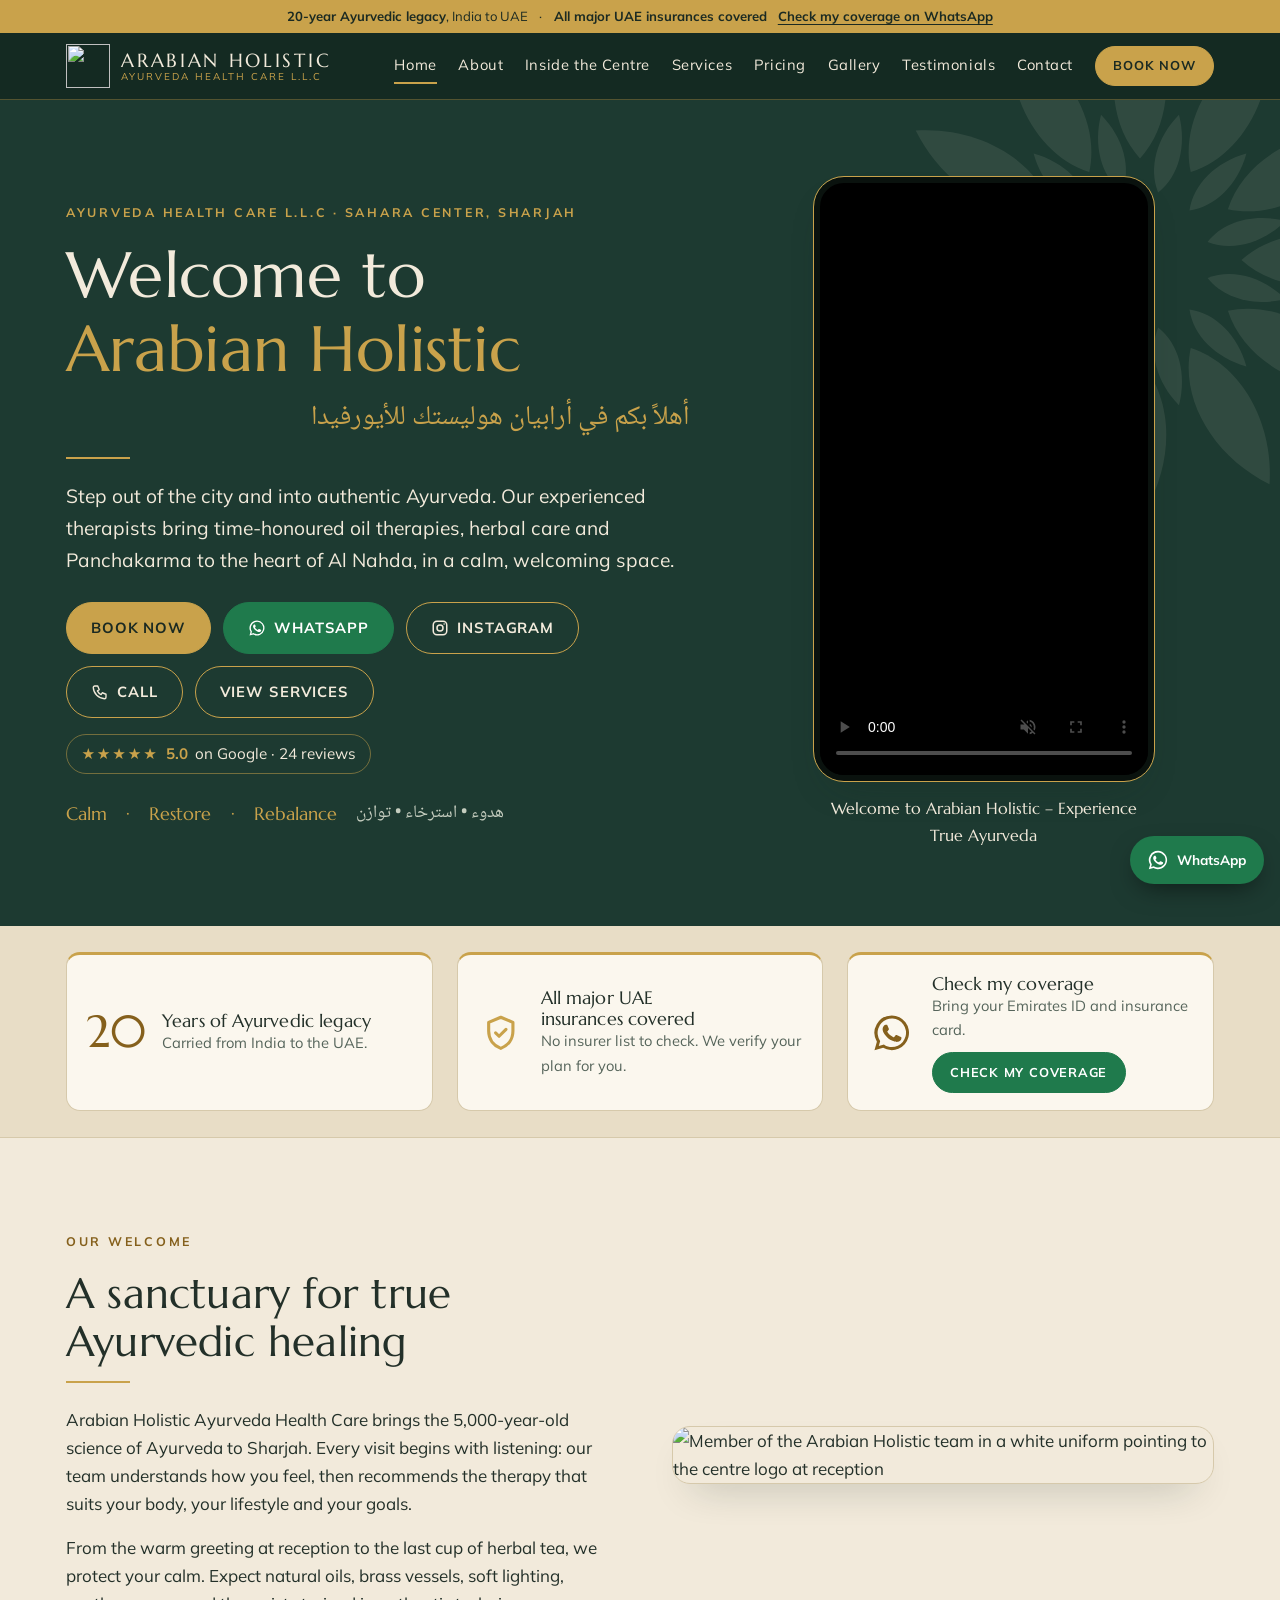
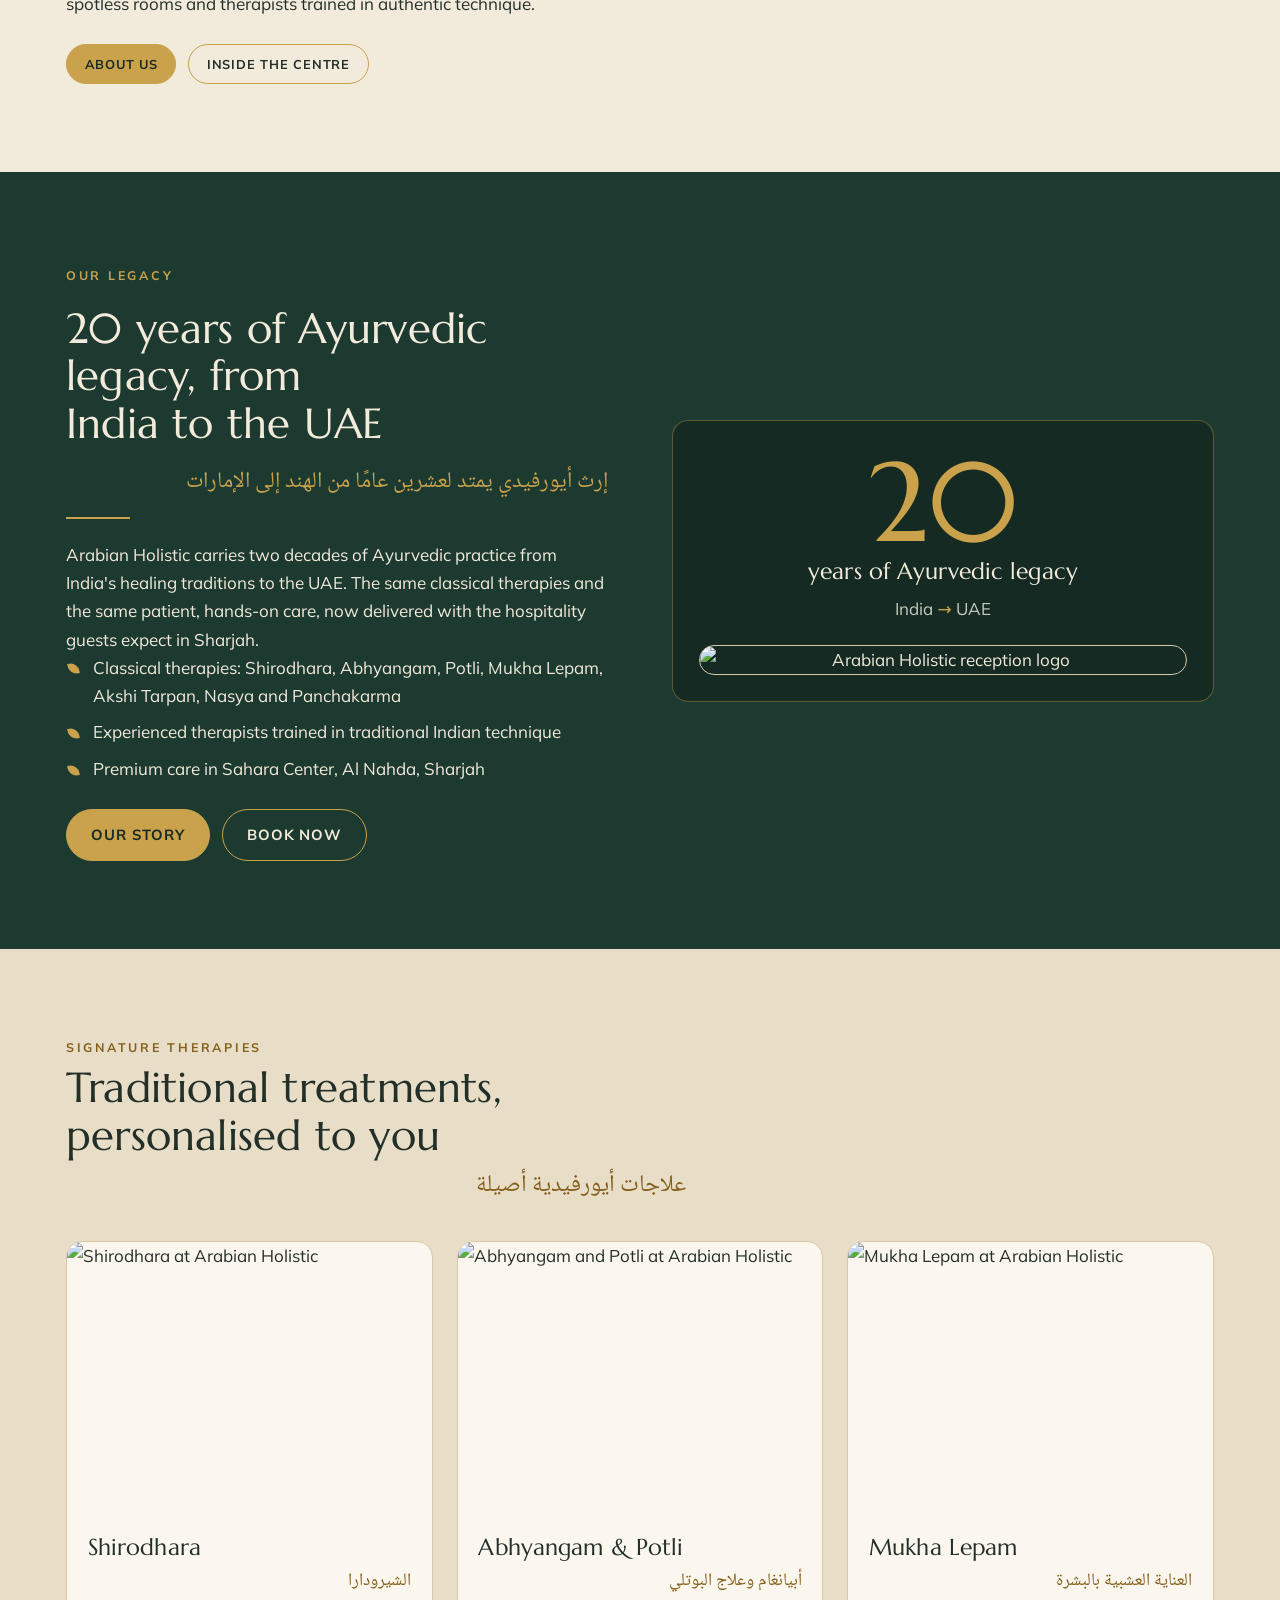
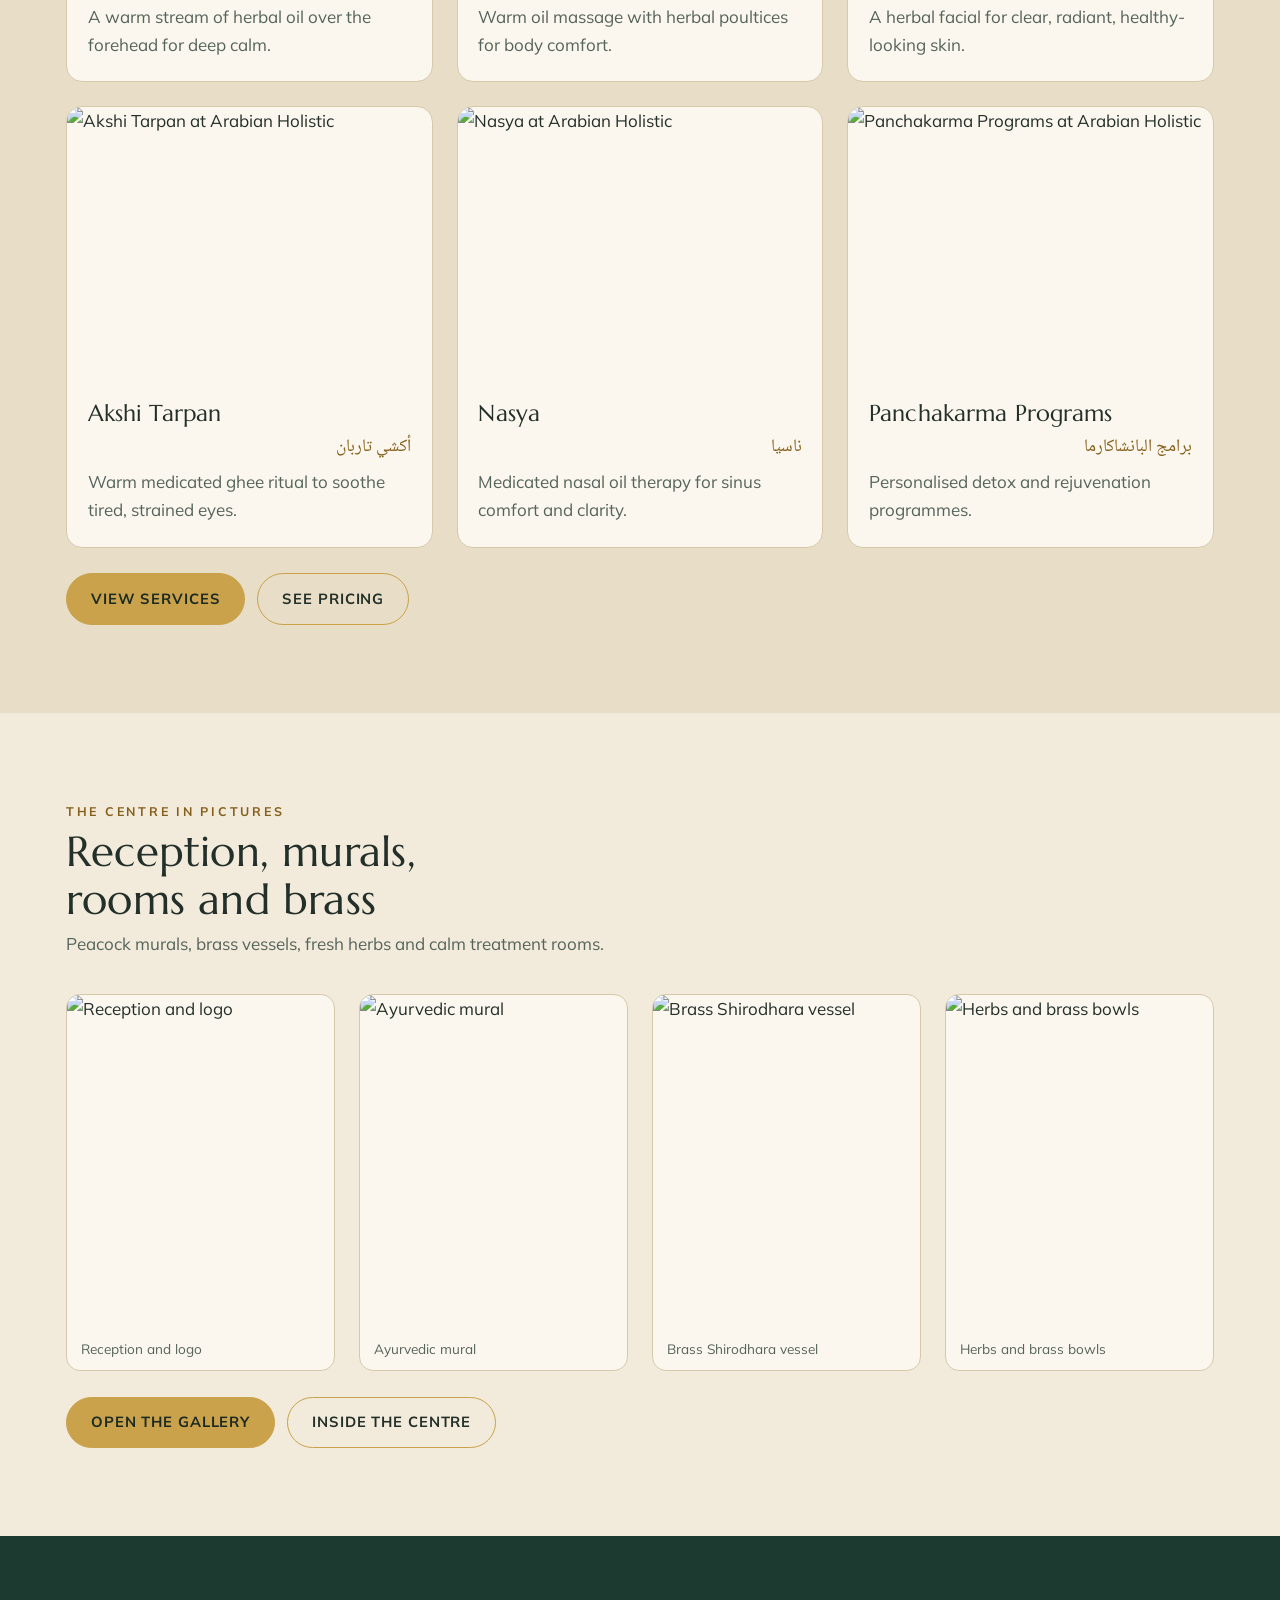
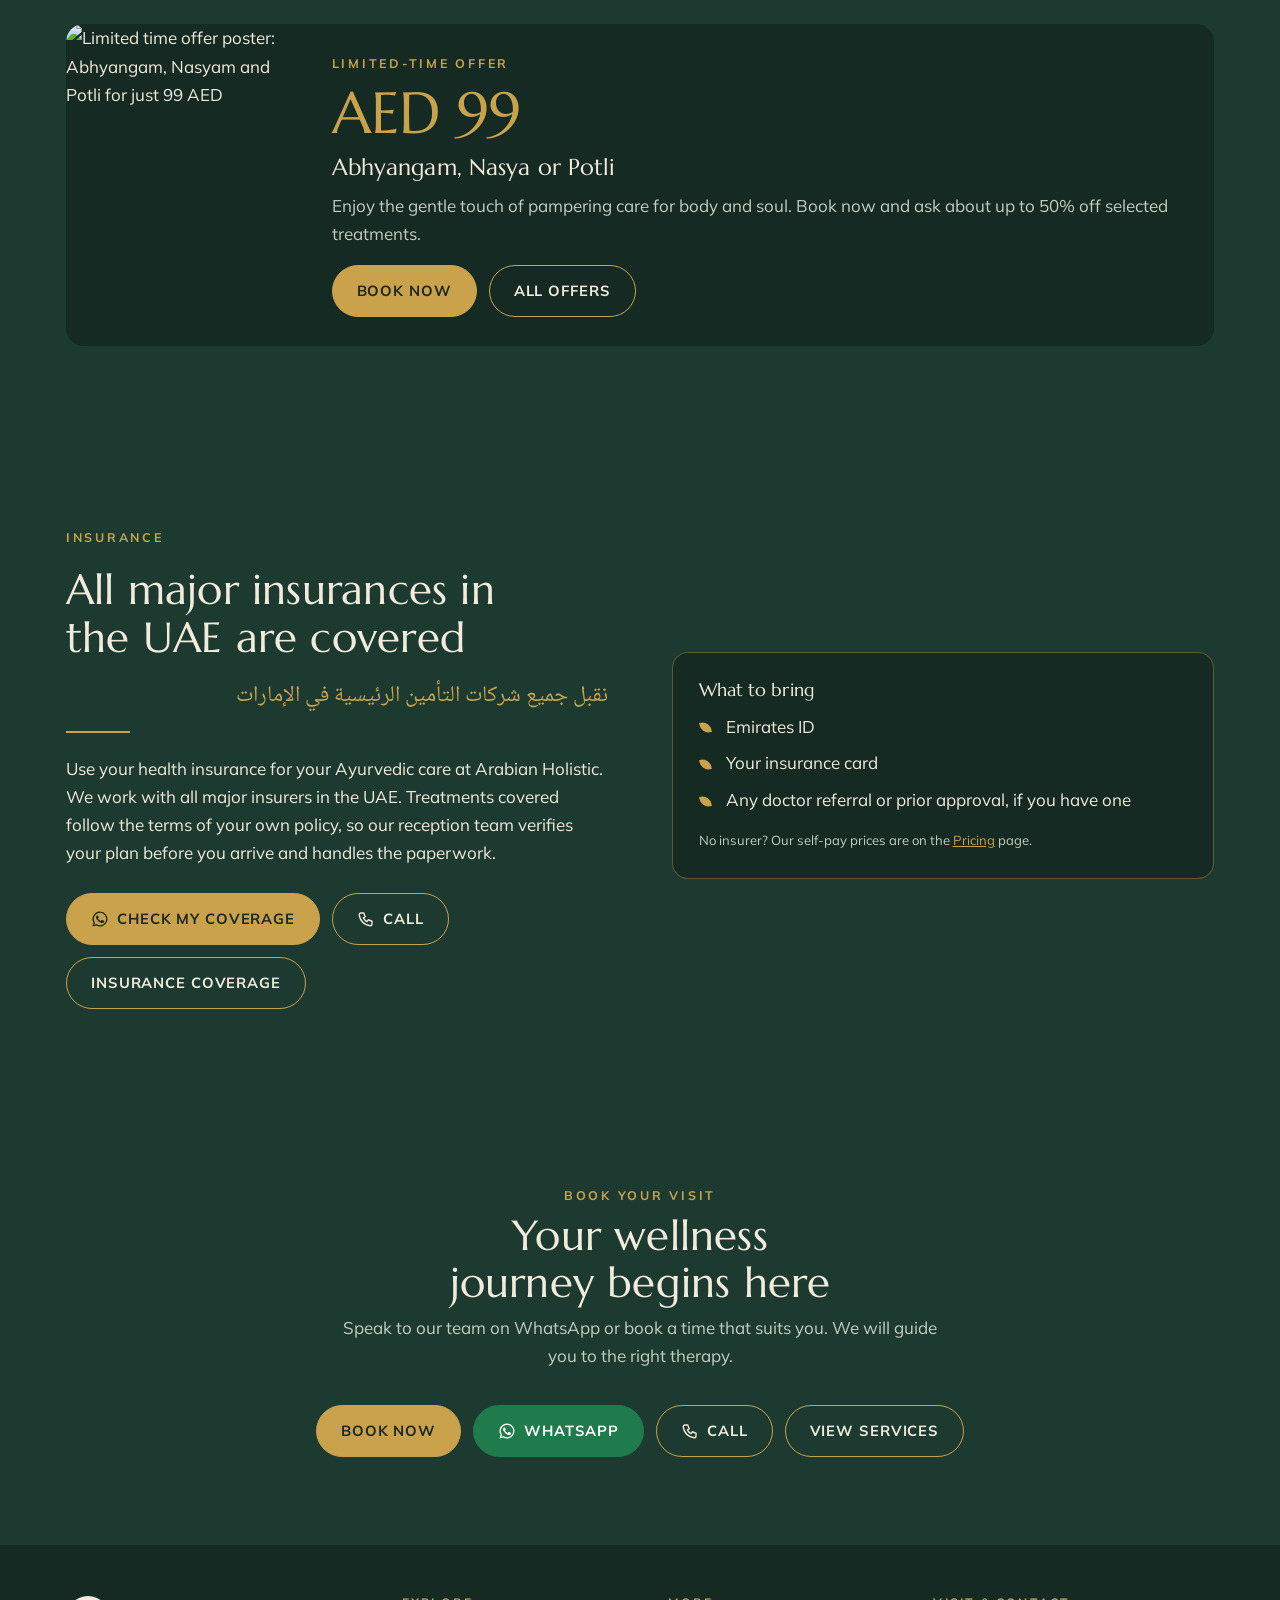
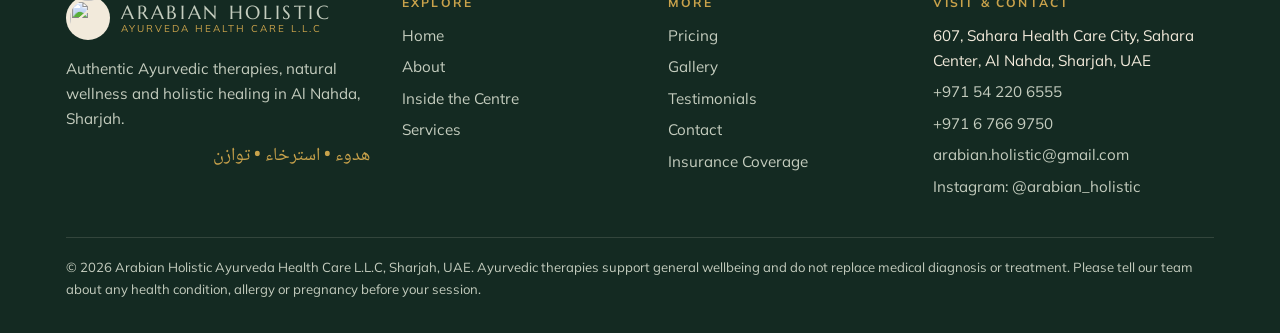
==== index.html @ 62263856 "Add Instagram link" ====
<!doctype html>
<html lang="en">
<head>
<meta charset="utf-8">
<meta name="viewport" content="width=device-width,initial-scale=1,viewport-fit=cover">
<title>Arabian Holistic Ayurveda Health Care | Authentic Ayurveda in Sharjah</title>
<meta name="description" content="Arabian Holistic Ayurveda Health Care L.L.C in Sahara Center, Al Nahda, Sharjah. Shirodhara, Abhyangam, Potli, Mukha Lepam, Akshi Tarpan, Nasya and Panchakarma by experienced Ayurvedic therapists.">
<meta name="claude:viewport-fit-sides" content="cover">
<meta name="theme-color" content="#142A22">
<link rel="preconnect" href="https://fonts.googleapis.com"><link rel="preconnect" href="https://fonts.gstatic.com" crossorigin>
<link rel="stylesheet" href="https://fonts.googleapis.com/css2?family=Marcellus&family=Mulish:wght@400;600;700&family=Noto+Naskh+Arabic:wght@400;600&display=swap">
<style>/* Layout concept: portrait-video-led spa site. Deep peacock-green bands carry the video and the booking calls; sand pages carry the reading. Gold is used for actions and fine rules only. */
:root{
  --bg:#F2EADB; --bg-alt:#E8DDC6; --surface:#FBF7EE; --fg:#233029; --muted:#55645A; --line:#D6C9AB;
  --deep:#1D3A31; --deep-2:#142A22; --on-deep:#F2EADB; --on-deep-muted:#C5CDBF;
  --gold:#C9A24B; --gold-text:#85601C; --on-gold:#1B2A22; --clay:#7A4E32;
  --font-display:'Marcellus',Georgia,'Times New Roman',serif;
  --font-body:'Mulish',system-ui,-apple-system,'Segoe UI',sans-serif;
  --font-ar:'Noto Naskh Arabic','Segoe UI',serif;
  --shadow:0 18px 40px -22px rgba(20,40,32,.45);
}
@media (prefers-color-scheme:dark){:root:not([data-theme="light"]){
  --bg:#111C17; --bg-alt:#17251F; --surface:#1B2C25; --fg:#ECE4D2; --muted:#A9B5AB; --line:#2E4237;
  --deep:#0C1612; --deep-2:#08100D; --on-deep:#F0E8D6; --on-deep-muted:#B4BEB4;
  --gold:#D6B160; --gold-text:#D9B65E; --on-gold:#17231C; --clay:#C79A76; --shadow:0 18px 40px -22px rgba(0,0,0,.8); color-scheme:dark}}
:root[data-theme="dark"]{
  --bg:#111C17; --bg-alt:#17251F; --surface:#1B2C25; --fg:#ECE4D2; --muted:#A9B5AB; --line:#2E4237;
  --deep:#0C1612; --deep-2:#08100D; --on-deep:#F0E8D6; --on-deep-muted:#B4BEB4;
  --gold:#D6B160; --gold-text:#D9B65E; --on-gold:#17231C; --clay:#C79A76; --shadow:0 18px 40px -22px rgba(0,0,0,.8); color-scheme:dark}

*,*::before,*::after{box-sizing:border-box}
html{scroll-behavior:smooth}
body{margin:0;background:var(--bg);color:var(--fg);font-family:var(--font-body);font-size:1.0625rem;line-height:1.65;-webkit-font-smoothing:antialiased}
img,video{max-width:100%;display:block}
a{color:inherit}
h1,h2,h3,h4{font-family:var(--font-display);font-weight:400;line-height:1.15;letter-spacing:.005em;margin:0;text-wrap:balance}
h1{font-size:clamp(2.3rem,6vw,4rem)}
h2{font-size:clamp(1.75rem,3.6vw,2.6rem)}
h3{font-size:1.45rem}
h4{font-size:1.15rem}
p{margin:0}
.ar{font-family:var(--font-ar);direction:rtl;unicode-bidi:isolate}
:focus-visible{outline:3px solid var(--gold);outline-offset:3px;border-radius:4px}
.wrap{max-width:1180px;margin-inline:auto;padding-left:max(16px,env(safe-area-inset-left,0px));padding-right:max(16px,env(safe-area-inset-right,0px))}
.band{padding-block:clamp(3rem,7vw,5.5rem)}
.band.alt{background:var(--bg-alt)}
.band.deep{background:var(--deep);color:var(--on-deep)}
.band.deep .muted{color:var(--on-deep-muted)}
.muted{color:var(--muted)}
.eyebrow{font-size:.78rem;letter-spacing:.22em;text-transform:uppercase;font-weight:700;color:var(--gold-text)}
.deep .eyebrow{color:var(--gold)}
.rule{width:64px;height:2px;background:var(--gold);border:0;margin:1rem 0 1.4rem}
.lead{font-size:1.2rem;max-width:62ch}
.stack>*+*{margin-top:1rem}
.sec-head{display:grid;gap:.4rem;margin-bottom:2.2rem;max-width:62ch}
.sec-head .ar{font-size:1.5rem;color:var(--gold-text)}
.deep .sec-head .ar{color:var(--gold)}

/* header */
body::before{content:"";position:fixed;inset:0 0 auto;height:env(safe-area-inset-top,0px);z-index:60;background:var(--deep-2)}
.site-header{position:sticky;top:env(safe-area-inset-top,0px);z-index:50;background:var(--deep-2);color:var(--on-deep);border-bottom:1px solid rgba(201,162,75,.35)}
.bar{display:flex;align-items:center;justify-content:space-between;gap:1rem;padding-block:.7rem}
.brand{display:flex;align-items:center;gap:.7rem;text-decoration:none;min-width:0}
.brand svg{width:44px;height:44px;flex:none}
.brand .brand-logo{width:44px;height:44px;flex:none;display:block}
.site-footer .brand-logo{background:#F2EADB;border-radius:50%;padding:4px;box-sizing:border-box}
.brand-text{display:grid;line-height:1.15;min-width:0}
.brand-text b{font-family:var(--font-display);font-weight:400;font-size:1.2rem;letter-spacing:.14em;text-transform:uppercase}
.brand-text small{font-size:.62rem;letter-spacing:.2em;text-transform:uppercase;color:var(--gold)}
.nav{display:flex;align-items:center;gap:1.35rem}
.nav a:not(.btn){text-decoration:none;font-size:.92rem;letter-spacing:.04em;padding:.3rem 0;border-bottom:2px solid transparent}
.nav a:not(.btn):hover,.nav a[aria-current="page"]{border-bottom-color:var(--gold)}
.nav-toggle{display:none;background:none;border:1px solid var(--gold);color:var(--on-deep);padding:.5rem .9rem;border-radius:999px;font:inherit;font-size:.85rem;letter-spacing:.08em;text-transform:uppercase;cursor:pointer}
@media (max-width:980px){
  .nav-toggle{display:inline-block}
  .nav{display:none;position:absolute;left:0;right:0;top:100%;background:var(--deep-2);flex-direction:column;align-items:stretch;gap:0;padding:.5rem max(16px,env(safe-area-inset-left,0px)) 1.2rem;border-bottom:1px solid rgba(201,162,75,.35)}
  .nav.open{display:flex}
  .nav a:not(.btn){padding:.85rem 0;border-bottom:1px solid rgba(242,234,219,.12)}
  .nav .btn{margin-top:1rem}
  .brand-text b{font-size:1rem}
}

/* buttons */
.btn{display:inline-flex;align-items:center;justify-content:center;gap:.5rem;padding:.8rem 1.5rem;border-radius:999px;border:1.5px solid var(--gold);font:inherit;font-weight:700;font-size:.92rem;letter-spacing:.06em;text-transform:uppercase;text-decoration:none;cursor:pointer;transition:transform .15s ease,background .15s ease,color .15s ease}
.btn:hover{transform:translateY(-2px)}
.btn svg{width:18px;height:18px;flex:none}
.btn-gold{background:var(--gold);color:var(--on-gold)}
.btn-gold:hover{background:#D9B65E}
.btn-ghost{background:transparent;color:inherit}
.btn-ghost:hover{background:rgba(201,162,75,.16)}
.btn-wa{background:#1F7A4C;border-color:#1F7A4C;color:#fff}
.btn.sm{padding:.55rem 1.1rem;font-size:.8rem}
.btn-row{display:flex;flex-wrap:wrap;gap:.75rem;margin-top:1.6rem}
.fab{position:fixed;right:max(16px,env(safe-area-inset-right,0px));bottom:calc(16px + env(safe-area-inset-bottom,0px));z-index:55;display:flex;align-items:center;gap:.5rem;background:#1F7A4C;color:#fff;text-decoration:none;font-weight:700;font-size:.85rem;padding:.8rem 1.1rem;border-radius:999px;box-shadow:0 10px 26px -8px rgba(0,0,0,.55)}
.fab svg{width:22px;height:22px}
@media (max-width:520px){.fab span{display:none}.fab{padding:.9rem}}

/* hero */
.hero{position:relative;overflow:hidden;padding-block:clamp(2.5rem,6vw,5rem)}
.hero .ring{position:absolute;right:-140px;top:-120px;width:560px;height:560px;opacity:.09;pointer-events:none}
.hero-grid{position:relative;display:grid;grid-template-columns:minmax(0,1.15fr) minmax(0,.85fr);gap:clamp(1.5rem,5vw,4rem);align-items:center}
.hero h1{margin:.9rem 0 0}
.hero h1 em{font-style:normal;color:var(--gold)}
.hero .tri{display:flex;flex-wrap:wrap;gap:.4rem 1.2rem;margin-top:1.6rem;font-family:var(--font-display);font-size:1.15rem;color:var(--gold)}
.hero .tri .ar{font-size:1.1rem;color:var(--on-deep-muted)}
.phone{justify-self:center;width:min(100%,340px)}
.phone-frame{aspect-ratio:9/16;border-radius:30px;overflow:hidden;border:6px solid #0A120E;outline:1.5px solid var(--gold);background:#000;box-shadow:var(--shadow)}
.phone-frame video{width:100%;height:100%;object-fit:cover}
.phone figcaption{margin-top:.9rem;text-align:center;font-family:var(--font-display);font-size:1.02rem;color:var(--on-deep)}
@media (max-width:860px){.hero-grid{grid-template-columns:minmax(0,1fr)}.phone{width:min(100%,300px)}}
.page-hero{background:var(--deep);color:var(--on-deep);padding-block:clamp(2.5rem,6vw,4.2rem);position:relative;overflow:hidden}
.page-hero .ring{position:absolute;right:-120px;top:-150px;width:460px;height:460px;opacity:.09}
.page-hero .wrap{position:relative}
.page-hero p.lead{margin-top:1rem;color:var(--on-deep-muted)}

/* generic grids and cards */
.grid{display:grid;gap:1.5rem}
.g2{grid-template-columns:repeat(2,minmax(0,1fr))}
.g3{grid-template-columns:repeat(3,minmax(0,1fr))}
.g4{grid-template-columns:repeat(4,minmax(0,1fr))}
@media (max-width:980px){.g4{grid-template-columns:repeat(2,minmax(0,1fr))}.g3{grid-template-columns:repeat(2,minmax(0,1fr))}}
@media (max-width:640px){.g2,.g3,.g4{grid-template-columns:minmax(0,1fr)}}
.split{display:grid;grid-template-columns:minmax(0,1fr) minmax(0,1fr);gap:clamp(1.5rem,5vw,4rem);align-items:center}
.split.rev>:first-child{order:2}
@media (max-width:820px){.split{grid-template-columns:minmax(0,1fr)}.split.rev>:first-child{order:0}}
.photo{border-radius:18px;overflow:hidden;box-shadow:var(--shadow);border:1px solid var(--line)}
.photo img{width:100%;height:auto}
.card{background:var(--surface);border:1px solid var(--line);border-radius:16px;padding:1.6rem;min-width:0}
.card h3,.card h4{margin-bottom:.6rem}
.card .ico{width:44px;height:44px;border-radius:50%;background:var(--deep);display:grid;place-items:center;margin-bottom:1rem}
.card .ico svg{width:24px;height:24px}
.svc-card{background:var(--surface);border:1px solid var(--line);border-radius:16px;overflow:hidden;display:flex;flex-direction:column;min-width:0;text-decoration:none}
.svc-card img{width:100%;aspect-ratio:4/3;object-fit:cover}
.svc-card div{padding:1.2rem 1.3rem 1.4rem;display:grid;gap:.4rem}
.svc-card .ar{font-size:1.1rem;color:var(--gold-text)}
.svc-card:hover{border-color:var(--gold)}
.ticks{list-style:none;margin:0;padding:0;display:grid;gap:.55rem}
.ticks li{position:relative;padding-left:1.7rem}
.ticks li::before{content:"";position:absolute;left:.1rem;top:.55em;width:.7rem;height:.7rem;border-radius:0 80% 0 80%;background:var(--gold);transform:rotate(-10deg)}
.pill{display:inline-block;padding:.2rem .8rem;border:1px solid var(--gold);border-radius:999px;font-size:.78rem;font-weight:700;letter-spacing:.06em;color:var(--gold-text)}
.deep .pill{color:var(--gold)}
.cap{font-size:.82rem;color:var(--muted)}

/* ordered journey / script */
.steps{list-style:none;margin:0;padding:0;display:grid;gap:1rem;counter-reset:s}
.steps li{counter-increment:s;display:grid;grid-template-columns:3.2rem minmax(0,1fr);gap:1rem;align-items:start;background:var(--surface);border:1px solid var(--line);border-radius:14px;padding:1.1rem 1.2rem}
.steps li::before{content:counter(s);width:2.6rem;height:2.6rem;border-radius:50%;background:var(--deep);color:var(--gold);display:grid;place-items:center;font-family:var(--font-display);font-size:1.2rem}
.steps h4{margin-bottom:.25rem}
.steps .t{font-size:.76rem;letter-spacing:.14em;text-transform:uppercase;color:var(--gold-text);font-weight:700;display:block;margin-bottom:.15rem}

/* service blocks */
.svc{display:grid;grid-template-columns:minmax(0,300px) minmax(0,1fr);gap:clamp(1.5rem,4vw,3.2rem);align-items:start;padding-block:2.6rem;border-top:1px solid var(--line)}
.svc:first-of-type{border-top:0}
.svc.land{grid-template-columns:minmax(0,420px) minmax(0,1fr)}
.svc-media{display:grid;gap:.8rem}
.vid{border-radius:16px;overflow:hidden;background:#000;border:1px solid var(--line);box-shadow:var(--shadow)}
.vid video,.vid img{width:100%;height:100%;object-fit:cover}
.vid.p{aspect-ratio:9/16}
.vid.l{aspect-ratio:16/9}
.svc-body h2{font-size:clamp(1.7rem,3.2vw,2.3rem)}
.svc-body .ar{font-size:1.35rem;color:var(--gold-text);margin-top:.2rem}
.facts{display:grid;grid-template-columns:repeat(2,minmax(0,1fr));gap:1.2rem 2rem;margin-top:1.4rem}
.facts h4{font-family:var(--font-body);font-size:.76rem;letter-spacing:.18em;text-transform:uppercase;color:var(--gold-text);margin-bottom:.4rem;font-weight:700}
.facts .full{grid-column:1/-1}
@media (max-width:820px){.svc,.svc.land{grid-template-columns:minmax(0,1fr)}.svc-media{max-width:320px}.svc.land .svc-media{max-width:100%}.facts{grid-template-columns:minmax(0,1fr)}}
.mini{display:grid;grid-template-columns:minmax(0,150px) minmax(0,1fr);gap:1.2rem;background:var(--surface);border:1px solid var(--line);border-radius:16px;padding:1rem;align-items:start;min-width:0}
.mini .vid{aspect-ratio:9/16}
.mini h3{font-size:1.3rem}
.mini dl{margin:.7rem 0 0;display:grid;gap:.35rem;font-size:.95rem}
.mini dt{font-weight:700;display:inline}
.mini dd{display:inline;margin:0}
@media (max-width:420px){.mini{grid-template-columns:minmax(0,1fr)}.mini .vid{max-width:200px}}

/* pricing */
.ptable{width:100%;border-collapse:collapse;background:var(--surface);border:1px solid var(--line);border-radius:14px;overflow:hidden}
.tw{overflow-x:auto;border-radius:14px}
.ptable th,.ptable td{padding:.9rem 1.1rem;text-align:left;border-bottom:1px solid var(--line);vertical-align:top}
.ptable th{font-size:.74rem;letter-spacing:.16em;text-transform:uppercase;background:var(--deep);color:var(--on-deep);font-weight:700}
.ptable tr:last-child td{border-bottom:0}
.ptable td.price{white-space:nowrap;font-family:var(--font-display);font-size:1.2rem;font-variant-numeric:tabular-nums}
.ptable td small{display:block;color:var(--muted)}
.offer{display:grid;grid-template-columns:minmax(0,240px) minmax(0,1fr);gap:1.6rem;background:var(--deep);color:var(--on-deep);border-radius:18px;overflow:hidden;align-items:stretch}
.offer img{width:100%;height:100%;object-fit:cover}
.offer .body{padding:1.8rem 1.8rem 1.8rem 0;display:grid;gap:.7rem;align-content:center}
.offer .big{font-family:var(--font-display);font-size:clamp(2.4rem,6vw,3.6rem);color:var(--gold);line-height:1}
@media (max-width:640px){.offer{grid-template-columns:minmax(0,1fr)}.offer .body{padding:0 1.4rem 1.6rem}.offer img{max-height:340px}}
.pkg{background:var(--surface);border:1px solid var(--line);border-radius:16px;padding:1.6rem;display:grid;gap:.8rem;align-content:start;min-width:0;border-top:4px solid var(--gold)}
.pkg .price{font-family:var(--font-display);font-size:1.8rem}
.note{font-size:.88rem;color:var(--muted);border-left:3px solid var(--gold);padding:.2rem 0 .2rem .9rem}
.sample{background:var(--surface);border:1px dashed var(--gold);border-radius:12px;padding:.8rem 1rem;font-size:.9rem;color:var(--muted);margin-bottom:2rem}

/* gallery */
.filters{display:flex;flex-wrap:wrap;gap:.5rem;margin-bottom:1.6rem}
.filters button{font:inherit;font-size:.85rem;padding:.5rem 1rem;border-radius:999px;border:1px solid var(--line);background:var(--surface);color:var(--fg);cursor:pointer}
.filters button[aria-pressed="true"]{background:var(--deep);color:var(--gold);border-color:var(--deep)}
.gal{columns:3 260px;column-gap:1rem}
.tile{break-inside:avoid;margin:0 0 1rem;border-radius:14px;overflow:hidden;background:var(--surface);border:1px solid var(--line);position:relative}
.tile img,.tile video{width:100%;height:auto;cursor:zoom-in}
.tile video{cursor:default}
.tile figcaption{padding:.65rem .9rem;font-size:.85rem;color:var(--muted)}
.tile.ph{border:1.5px dashed var(--gold);background:transparent;min-height:190px;display:grid;place-items:center;text-align:center;padding:1.2rem;color:var(--muted)}
.tile.ph b{display:block;font-family:var(--font-display);font-weight:400;font-size:1.15rem;color:var(--fg);margin-bottom:.25rem}
.tile[hidden]{display:none}
.lb{position:fixed;inset:0;z-index:100;background:rgba(8,16,13,.92);display:none;place-items:center;padding:1.2rem}
.lb.open{display:grid}
.lb img{max-height:88vh;width:auto;max-width:100%;border-radius:10px}
.lb button{position:absolute;top:calc(12px + env(safe-area-inset-top,0px));right:max(12px,env(safe-area-inset-right,0px));font:inherit;background:var(--gold);color:var(--on-gold);border:0;border-radius:999px;padding:.55rem 1.1rem;font-weight:700;cursor:pointer}

/* testimonials */
.stars{display:flex;gap:.15rem;color:var(--gold);margin-bottom:.8rem}
.stars svg{width:18px;height:18px}
.quote{background:var(--surface);border:1px solid var(--line);border-radius:16px;padding:1.5rem;display:grid;align-content:start;min-width:0}
.quote blockquote{margin:0;font-size:1.02rem}
.quote footer{margin-top:1rem;font-size:.9rem;color:var(--muted)}
.quote footer b{color:var(--fg);font-family:var(--font-display);font-weight:400;font-size:1.1rem}

/* contact */
.form{display:grid;gap:1rem}
.form label{display:grid;gap:.35rem;font-size:.85rem;font-weight:700;letter-spacing:.04em}
.form input,.form select,.form textarea{font:inherit;font-weight:400;padding:.8rem 1rem;border-radius:10px;border:1px solid var(--line);background:var(--surface);color:var(--fg);width:100%}
.form .two{display:grid;grid-template-columns:repeat(2,minmax(0,1fr));gap:1rem}
@media (max-width:560px){.form .two{grid-template-columns:minmax(0,1fr)}}
.cinfo{display:grid;grid-template-columns:minmax(0,1fr);gap:1.2rem;min-width:0}
.cinfo p,.cinfo a{overflow-wrap:anywhere}
.cinfo .row{display:grid;grid-template-columns:44px minmax(0,1fr);gap:1rem;align-items:start}
.cinfo .ico{width:44px;height:44px;border-radius:50%;background:var(--deep);display:grid;place-items:center}
.cinfo .ico svg{width:22px;height:22px}
.cinfo h4{font-family:var(--font-body);font-size:.76rem;letter-spacing:.18em;text-transform:uppercase;color:var(--gold-text);font-weight:700}
.cinfo a{text-decoration:none;border-bottom:1px solid var(--gold)}
.hours{width:100%;border-collapse:collapse}
.hours td{padding:.6rem 0;border-bottom:1px solid var(--line)}
.hours td:last-child{text-align:right;font-variant-numeric:tabular-nums}
.map{min-height:260px;border-radius:18px;border:1.5px dashed var(--gold);display:grid;place-items:center;text-align:center;padding:1.5rem;background:var(--surface)}
.map p{max-width:44ch}
.mapembed{aspect-ratio:16/9;border-radius:18px;overflow:hidden;border:1px solid var(--line);margin-bottom:1.2rem}
.mapembed iframe{width:100%;height:100%;border:0;display:block}
@media (max-width:640px){.mapembed{aspect-ratio:4/3}}

/* footer */
.site-footer{background:var(--deep-2);color:var(--on-deep);padding-top:3.2rem;padding-bottom:calc(2rem + env(safe-area-inset-bottom,0px))}
.site-footer .grid{grid-template-columns:1.3fr 1fr 1fr 1.2fr;gap:2rem}
@media (max-width:900px){.site-footer .grid{grid-template-columns:repeat(2,minmax(0,1fr))}}
@media (max-width:560px){.site-footer .grid{grid-template-columns:minmax(0,1fr)}}
.site-footer h4{font-family:var(--font-body);font-size:.76rem;letter-spacing:.18em;text-transform:uppercase;color:var(--gold);font-weight:700;margin-bottom:.8rem}
.site-footer ul{list-style:none;margin:0;padding:0;display:grid;gap:.4rem;font-size:.95rem}
.site-footer a{text-decoration:none;color:var(--on-deep-muted)}
.site-footer a:hover{color:var(--gold)}
.site-footer .legal{margin-top:2.4rem;padding-top:1.2rem;border-top:1px solid rgba(242,234,219,.14);font-size:.82rem;color:var(--on-deep-muted)}
.cta-band{text-align:center}
.cta-band .btn-row{justify-content:center}
.cta-band .sec-head{margin-inline:auto}
@media (prefers-reduced-motion:reduce){html{scroll-behavior:auto}.btn{transition:none}}

.pic{border-radius:14px;overflow:hidden;border:1px solid var(--line);background:var(--surface);min-width:0}
.pic img{width:100%;aspect-ratio:4/5;object-fit:cover}
.pic figcaption{padding:.6rem .85rem;font-size:.85rem;color:var(--muted)}

.topbar{background:var(--gold);color:var(--on-gold);font-size:.82rem;line-height:1.4}
.topbar .wrap{display:flex;flex-wrap:wrap;justify-content:center;align-items:center;gap:.15rem .7rem;padding-block:.45rem;text-align:center}
.topbar a{color:var(--on-gold);font-weight:700;text-decoration:underline;text-underline-offset:3px}
@media (max-width:640px){.topbar .sep{display:none}.topbar{font-size:.78rem}}
.hl{background:var(--bg-alt);border-bottom:1px solid var(--line);padding-block:1.6rem}
.hl-card{display:grid;grid-template-columns:auto minmax(0,1fr);gap:1rem;align-items:center;background:var(--surface);border:1px solid var(--line);border-top:3px solid var(--gold);border-radius:14px;padding:1.1rem 1.2rem;text-decoration:none;min-width:0}
.hl-card .num{font-family:var(--font-display);font-size:2.8rem;line-height:1;color:var(--gold-text);display:grid;place-items:center;min-width:3rem}
.hl-card .num svg{width:2.6rem;height:2.6rem;color:var(--gold-text)}
.hl-card h3{font-size:1.15rem}
.hl-card p{font-size:.92rem;color:var(--muted)}
/* contrast fixes: light cards and dark blocks nested in dark bands */
.page-hero .eyebrow,.offer .eyebrow{color:var(--gold)}
.offer .muted{color:var(--on-deep-muted)}
.band.deep .steps li{background:var(--deep-2);border-color:rgba(201,162,75,.4);color:var(--on-deep)}
.band.deep .steps li p{color:var(--on-deep-muted)}
.band.deep .steps h4{color:var(--on-deep)}
.band.deep .steps li::before{background:var(--gold);color:var(--on-gold)}

/* google rating + doctor */
.gr{margin-top:1rem}
.gr a{display:inline-flex;gap:.45rem;align-items:center;flex-wrap:wrap;color:var(--on-deep);text-decoration:none;border:1px solid rgba(201,162,75,.5);border-radius:999px;padding:.4rem .9rem;font-size:.95rem}
.gr a strong{color:var(--gold)}
.gs{color:var(--gold);letter-spacing:.12em}
.rating-card{display:grid;grid-template-columns:auto minmax(0,1fr);gap:1.2rem;align-items:center;background:var(--surface);border:1px solid var(--line);border-top:3px solid var(--gold);border-radius:14px;padding:1.2rem 1.4rem;text-decoration:none;margin-bottom:1.4rem;max-width:34rem}
.rating-card .rn{font-family:var(--font-display);font-size:3.2rem;line-height:1;color:var(--gold-text)}
.rating-card .gs{color:var(--gold-text)}
.rating-card p{color:var(--muted);font-size:.95rem}

.drcard .drphoto{width:100%;aspect-ratio:1/1;object-fit:cover;object-position:50% 62%;border-radius:12px;margin-bottom:1rem;display:block}
</style>
</head>
<body>
<div class="topbar"><div class="wrap"><span><b>20-year Ayurvedic legacy</b>, India to UAE</span><span class="sep">·</span><span><b>All major UAE insurances covered</b></span><a href="https://wa.me/971542206555?text=Hello%20Arabian%20Holistic%2C%20I%20would%20like%20to%20check%20my%20insurance%20coverage." target="_blank" rel="noopener">Check my coverage on WhatsApp</a></div></div>
<header class="site-header"><div class="bar wrap">
<a class="brand" href="index.html" aria-label="Arabian Holistic Ayurveda Health Care, home"><img class="brand-logo" src="assets/img/logo-light.svg" width="44" height="44" alt="" aria-hidden="true"><span class="brand-text"><b>Arabian Holistic</b><small>Ayurveda Health Care L.L.C</small></span></a>
<button class="nav-toggle" id="navToggle" aria-expanded="false" aria-controls="nav">Menu</button>
<nav class="nav" id="nav" aria-label="Main"><a href="index.html" aria-current="page">Home</a><a href="about.html">About</a><a href="inside.html">Inside the Centre</a><a href="services.html">Services</a><a href="pricing.html">Pricing</a><a href="gallery.html">Gallery</a><a href="testimonials.html">Testimonials</a><a href="contact.html">Contact</a><a class="btn btn-gold sm" href="contact.html#book">Book Now</a></nav>
</div></header>
<main id="top">
<section class="band deep hero"><svg class="ring" viewBox="-160 -160 320 320" fill="currentColor" aria-hidden="true"><path transform="rotate(0.0)" d="M0,-58 C20,-80 20,-118 0,-148 C-20,-118 -20,-80 0,-58Z"/><path transform="rotate(15.0)" d="M0,-40 C9,-52 9,-70 0,-86 C-9,-70 -9,-52 0,-40Z"/><path transform="rotate(30.0)" d="M0,-58 C20,-80 20,-118 0,-148 C-20,-118 -20,-80 0,-58Z"/><path transform="rotate(45.0)" d="M0,-40 C9,-52 9,-70 0,-86 C-9,-70 -9,-52 0,-40Z"/><path transform="rotate(60.0)" d="M0,-58 C20,-80 20,-118 0,-148 C-20,-118 -20,-80 0,-58Z"/><path transform="rotate(75.0)" d="M0,-40 C9,-52 9,-70 0,-86 C-9,-70 -9,-52 0,-40Z"/><path transform="rotate(90.0)" d="M0,-58 C20,-80 20,-118 0,-148 C-20,-118 -20,-80 0,-58Z"/><path transform="rotate(105.0)" d="M0,-40 C9,-52 9,-70 0,-86 C-9,-70 -9,-52 0,-40Z"/><path transform="rotate(120.0)" d="M0,-58 C20,-80 20,-118 0,-148 C-20,-118 -20,-80 0,-58Z"/><path transform="rotate(135.0)" d="M0,-40 C9,-52 9,-70 0,-86 C-9,-70 -9,-52 0,-40Z"/><path transform="rotate(150.0)" d="M0,-58 C20,-80 20,-118 0,-148 C-20,-118 -20,-80 0,-58Z"/><path transform="rotate(165.0)" d="M0,-40 C9,-52 9,-70 0,-86 C-9,-70 -9,-52 0,-40Z"/><path transform="rotate(180.0)" d="M0,-58 C20,-80 20,-118 0,-148 C-20,-118 -20,-80 0,-58Z"/><path transform="rotate(195.0)" d="M0,-40 C9,-52 9,-70 0,-86 C-9,-70 -9,-52 0,-40Z"/><path transform="rotate(210.0)" d="M0,-58 C20,-80 20,-118 0,-148 C-20,-118 -20,-80 0,-58Z"/><path transform="rotate(225.0)" d="M0,-40 C9,-52 9,-70 0,-86 C-9,-70 -9,-52 0,-40Z"/><path transform="rotate(240.0)" d="M0,-58 C20,-80 20,-118 0,-148 C-20,-118 -20,-80 0,-58Z"/><path transform="rotate(255.0)" d="M0,-40 C9,-52 9,-70 0,-86 C-9,-70 -9,-52 0,-40Z"/><path transform="rotate(270.0)" d="M0,-58 C20,-80 20,-118 0,-148 C-20,-118 -20,-80 0,-58Z"/><path transform="rotate(285.0)" d="M0,-40 C9,-52 9,-70 0,-86 C-9,-70 -9,-52 0,-40Z"/><path transform="rotate(300.0)" d="M0,-58 C20,-80 20,-118 0,-148 C-20,-118 -20,-80 0,-58Z"/><path transform="rotate(315.0)" d="M0,-40 C9,-52 9,-70 0,-86 C-9,-70 -9,-52 0,-40Z"/><path transform="rotate(330.0)" d="M0,-58 C20,-80 20,-118 0,-148 C-20,-118 -20,-80 0,-58Z"/><path transform="rotate(345.0)" d="M0,-40 C9,-52 9,-70 0,-86 C-9,-70 -9,-52 0,-40Z"/></svg><div class="wrap hero-grid">
<div><span class="eyebrow">Ayurveda Health Care L.L.C · Sahara Center, Sharjah</span>
<h1>Welcome to <em>Arabian Holistic</em></h1>
<p class="ar" style="font-size:1.7rem;color:var(--gold);margin-top:.6rem">أهلاً بكم في أرابيان هوليستك للأيورفيدا</p>
<hr class="rule"><p class="lead">Step out of the city and into authentic Ayurveda. Our experienced therapists bring time-honoured oil therapies, herbal care and Panchakarma to the heart of Al Nahda, in a calm, welcoming space.</p>
<div class="btn-row"><a class="btn btn-gold" href="contact.html#book">Book Now</a><a class="btn btn-wa" href="https://wa.me/971542206555?text=Hello%20Arabian%20Holistic%2C%20I%20would%20like%20to%20book%20an%20appointment." target="_blank" rel="noopener"><svg viewBox="0 0 24 24" fill="currentColor"><path d="M12 2a10 10 0 0 0-8.6 15.1L2 22l5-1.3A10 10 0 1 0 12 2zm0 18.2c-1.5 0-3-.4-4.2-1.2l-.3-.2-3 .8.8-2.9-.2-.3A8.2 8.2 0 1 1 12 20.200zm4.500-6.100c-.2-.1-1.500-.7-1.700-.8-.2-.1-.4-.1-.6.100l-.8 1c-.1.200-.3.200-.5.100-1.500-.7-2.500-1.300-3.400-2.900-.3-.5.300-.5.800-1.500.1-.2 0-.3 0-.5l-.8-1.800c-.2-.5-.4-.4-.6-.4h-.5c-.2 0-.5.100-.7.300-.7.700-1 1.500-1 2.400.1 1 .5 1.900 1.100 2.700 1.200 1.700 2.700 3 4.600 3.800 1.700.7 2.400.7 3.200.6.600-.1 1.600-.7 1.800-1.300.2-.6.200-1.200.1-1.300-.1-.1-.3-.2-.5-.3z"/></svg>WhatsApp</a><a class="btn btn-ghost" href="https://www.instagram.com/arabian_holistic/" target="_blank" rel="noopener" aria-label="Arabian Holistic on Instagram"><svg viewBox="0 0 24 24" fill="none" stroke="currentColor" stroke-width="2" stroke-linecap="round" stroke-linejoin="round" aria-hidden="true"><rect x="3" y="3" width="18" height="18" rx="5"/><circle cx="12" cy="12" r="4"/><circle cx="17.5" cy="6.5" r="1" fill="currentColor" stroke="none"/></svg>Instagram</a><a class="btn btn-ghost" href="tel:+971542206555"><svg viewBox="0 0 24 24" fill="none" stroke="currentColor" stroke-width="1.8" stroke-linecap="round" stroke-linejoin="round"><path d="M5 4h4l2 5-2.5 1.5a11 11 0 0 0 5 5L15 13l5 2v4a2 2 0 0 1-2 2A16 16 0 0 1 3 6a2 2 0 0 1 2-2z"/></svg>Call</a><a class="btn btn-ghost" href="services.html">View Services</a></div>
<p class="gr"><a href="https://maps.app.goo.gl/MRdnFBs6ooTpp5iZ6" target="_blank" rel="noopener"><span class="gs" aria-hidden="true">★★★★★</span> <strong>5.0</strong> on Google · 24 reviews</a></p>
<p class="tri"><span>Calm</span><span>·</span><span>Restore</span><span>·</span><span>Rebalance</span><span class="ar">هدوء • استرخاء • توازن</span></p></div>
<figure class="phone" style="margin:0"><div class="phone-frame"><video controls playsinline autoplay muted loop preload="metadata" poster="assets/img/poster-welcome.jpg"><source src="assets/video/welcome.mp4" type="video/mp4"></video></div>
<figcaption>Welcome to Arabian Holistic – Experience True Ayurveda</figcaption></figure>
</div></section>

<section class="hl"><div class="wrap grid g3">
<a class="hl-card" href="about.html#legacy"><span class="num">20</span><div><h3>Years of Ayurvedic legacy</h3><p>Carried from India to the UAE.</p></div></a>
<a class="hl-card" href="#insurance-covered"><span class="num"><svg viewBox="0 0 24 24" fill="none" stroke="#C9A24B" stroke-width="1.8" stroke-linecap="round" stroke-linejoin="round"><path d="M12 3 5 6v5c0 5 3 8.500 7 10 4-1.500 7-5 7-10V6z"/><path d="m9 12 2 2 4-4"/></svg></span><div><h3>All major UAE insurances covered</h3><p>No insurer list to check. We verify your plan for you.</p></div></a>
<div class="hl-card"><span class="num"><svg viewBox="0 0 24 24" fill="currentColor"><path d="M12 2a10 10 0 0 0-8.6 15.1L2 22l5-1.3A10 10 0 1 0 12 2zm0 18.2c-1.5 0-3-.4-4.2-1.2l-.3-.2-3 .8.8-2.9-.2-.3A8.2 8.2 0 1 1 12 20.200zm4.500-6.100c-.2-.1-1.500-.7-1.700-.8-.2-.1-.4-.1-.6.100l-.8 1c-.1.200-.3.200-.5.100-1.500-.7-2.500-1.300-3.400-2.900-.3-.5.300-.5.800-1.500.1-.2 0-.3 0-.5l-.8-1.800c-.2-.5-.4-.4-.6-.4h-.5c-.2 0-.5.100-.7.300-.7.700-1 1.500-1 2.400.1 1 .5 1.900 1.100 2.700 1.200 1.700 2.700 3 4.600 3.800 1.700.7 2.400.7 3.200.6.600-.1 1.600-.7 1.800-1.300.2-.6.200-1.200.1-1.300-.1-.1-.3-.2-.5-.3z"/></svg></span><div><h3>Check my coverage</h3><p>Bring your Emirates ID and insurance card.</p><a class="btn btn-wa sm" href="https://wa.me/971542206555?text=Hello%20Arabian%20Holistic%2C%20I%20would%20like%20to%20check%20my%20insurance%20coverage." target="_blank" rel="noopener" style="margin-top:.6rem">Check my coverage</a></div></div>
</div></section>

<section class="band"><div class="wrap split">
<div class="stack"><span class="eyebrow">Our welcome</span><h2>A sanctuary for true Ayurvedic healing</h2><hr class="rule">
<p>Arabian Holistic Ayurveda Health Care brings the 5,000-year-old science of Ayurveda to Sharjah. Every visit begins with listening: our team understands how you feel, then recommends the therapy that suits your body, your lifestyle and your goals.</p>
<p>From the warm greeting at reception to the last cup of herbal tea, we protect your calm. Expect natural oils, brass vessels, soft lighting, spotless rooms and therapists trained in authentic technique.</p>
<div class="btn-row"><a class="btn btn-gold sm" href="about.html">About Us</a><a class="btn btn-ghost sm" href="inside.html">Inside the Centre</a></div></div>
<div class="photo"><img src="assets/img/team-logo-wall.jpg" alt="Member of the Arabian Holistic team in a white uniform pointing to the centre logo at reception" loading="lazy"></div>
</div></section>

<section class="band deep" id="legacy"><div class="wrap split">
<div class="stack"><span class="eyebrow">Our legacy</span><h2>20 years of Ayurvedic legacy, from India to the UAE</h2>
<p class="ar" style="font-size:1.4rem;color:var(--gold)">إرث أيورفيدي يمتد لعشرين عامًا من الهند إلى الإمارات</p><hr class="rule">
<p>Arabian Holistic carries two decades of Ayurvedic practice from India's healing traditions to the UAE. The same classical therapies and the same patient, hands-on care, now delivered with the hospitality guests expect in Sharjah.</p>
<ul class="ticks"><li>Classical therapies: Shirodhara, Abhyangam, Potli, Mukha Lepam, Akshi Tarpan, Nasya and Panchakarma</li><li>Experienced therapists trained in traditional Indian technique</li><li>Premium care in Sahara Center, Al Nahda, Sharjah</li></ul>
<div class="btn-row"><a class="btn btn-gold" href="about.html#legacy">Our story</a><a class="btn btn-ghost" href="contact.html#book">Book Now</a></div></div>
<div class="card" style="background:var(--deep-2);border-color:rgba(201,162,75,.4);text-align:center"><div style="font-family:var(--font-display);font-size:clamp(4rem,12vw,7rem);line-height:1;color:var(--gold)">20</div><h3>years of Ayurvedic legacy</h3><p class="muted" style="margin-top:.5rem">India <span style="color:var(--gold)">→</span> UAE</p><div class="photo" style="margin-top:1.4rem"><img src="assets/img/crop-reception-logo.jpg" alt="Arabian Holistic reception logo" loading="lazy"></div></div>
</div></section>

<section class="band alt"><div class="wrap">
<div class="sec-head"><span class="eyebrow">Signature therapies</span><h2>Traditional treatments, personalised to you</h2><p class="ar">علاجات أيورفيدية أصيلة</p></div>
<div class="grid g3"><a class="svc-card" href="services.html#shirodhara"><img src="assets/img/poster-shirodhara.jpg" alt="Shirodhara at Arabian Holistic" loading="lazy"><div><h3>Shirodhara</h3><span class="ar">الشيرودارا</span><p class="muted">A warm stream of herbal oil over the forehead for deep calm.</p></div></a><a class="svc-card" href="services.html#abhyangam"><img src="assets/img/poster-abhyangam-potli.jpg" alt="Abhyangam and Potli at Arabian Holistic" loading="lazy"><div><h3>Abhyangam &amp; Potli</h3><span class="ar">أبيانغام وعلاج البوتلي</span><p class="muted">Warm oil massage with herbal poultices for body comfort.</p></div></a><a class="svc-card" href="services.html#mukha-lepam"><img src="assets/img/promo-mukha-lepam.jpg" alt="Mukha Lepam at Arabian Holistic" loading="lazy"><div><h3>Mukha Lepam</h3><span class="ar">العناية العشبية بالبشرة</span><p class="muted">A herbal facial for clear, radiant, healthy-looking skin.</p></div></a><a class="svc-card" href="services.html#akshi-tarpan"><img src="assets/img/promo-akshi-tarpan.jpg" alt="Akshi Tarpan at Arabian Holistic" loading="lazy"><div><h3>Akshi Tarpan</h3><span class="ar">أكشي تاربان</span><p class="muted">Warm medicated ghee ritual to soothe tired, strained eyes.</p></div></a><a class="svc-card" href="services.html#nasya"><img src="assets/img/poster-nasya.jpg" alt="Nasya at Arabian Holistic" loading="lazy"><div><h3>Nasya</h3><span class="ar">ناسيا</span><p class="muted">Medicated nasal oil therapy for sinus comfort and clarity.</p></div></a><a class="svc-card" href="services.html#panchakarma"><img src="assets/img/poster-swedanam.jpg" alt="Panchakarma Programs at Arabian Holistic" loading="lazy"><div><h3>Panchakarma Programs</h3><span class="ar">برامج البانشاكارما</span><p class="muted">Personalised detox and rejuvenation programmes.</p></div></a></div>
<div class="btn-row"><a class="btn btn-gold" href="services.html">View Services</a><a class="btn btn-ghost" href="pricing.html" style="color:var(--fg)">See Pricing</a></div>
</div></section>

<section class="band"><div class="wrap"><div class="sec-head"><span class="eyebrow">The centre in pictures</span><h2>Reception, murals, rooms and brass</h2><p class="muted">Peacock murals, brass vessels, fresh herbs and calm treatment rooms.</p></div>
<div class="grid g4"><figure class="pic" style="margin:0"><img src="assets/img/crop-reception-logo.jpg" alt="Reception and logo" loading="lazy"><figcaption>Reception and logo</figcaption></figure><figure class="pic" style="margin:0"><img src="assets/img/crop-mural.jpg" alt="Ayurvedic mural" loading="lazy"><figcaption>Ayurvedic mural</figcaption></figure><figure class="pic" style="margin:0"><img src="assets/img/crop-brass-vessel.jpg" alt="Brass Shirodhara vessel" loading="lazy"><figcaption>Brass Shirodhara vessel</figcaption></figure><figure class="pic" style="margin:0"><img src="assets/img/crop-herbal-bowls.jpg" alt="Herbs and brass bowls" loading="lazy"><figcaption>Herbs and brass bowls</figcaption></figure></div>
<div class="btn-row"><a class="btn btn-gold" href="gallery.html">Open the Gallery</a><a class="btn btn-ghost" href="inside.html" style="color:var(--fg)">Inside the Centre</a></div></div></section>

<section class="band deep"><div class="wrap"><div class="offer" style="background:var(--deep-2)">
<img src="assets/img/promo-99-offer.jpg" alt="Limited time offer poster: Abhyangam, Nasyam and Potli for just 99 AED" loading="lazy">
<div class="body"><span class="eyebrow">Limited-time offer</span><div class="big">AED 99</div><h3>Abhyangam, Nasya or Potli</h3><p class="muted">Enjoy the gentle touch of pampering care for body and soul. Book now and ask about up to 50% off selected treatments.</p>
<div class="btn-row" style="margin-top:.4rem"><a class="btn btn-gold" href="contact.html#book">Book Now</a><a class="btn btn-ghost" href="pricing.html">All offers</a></div></div></div></div></section>

<section class="band deep" id="insurance-covered"><div class="wrap split">
<div class="stack"><span class="eyebrow">Insurance</span><h2>All major insurances in the UAE are covered</h2>
<p class="ar" style="font-size:1.4rem;color:var(--gold)">نقبل جميع شركات التأمين الرئيسية في الإمارات</p><hr class="rule">
<p>Use your health insurance for your Ayurvedic care at Arabian Holistic. We work with all major insurers in the UAE. Treatments covered follow the terms of your own policy, so our reception team verifies your plan before you arrive and handles the paperwork.</p>
<div class="btn-row"><a class="btn btn-gold" href="https://wa.me/971542206555?text=Hello%20Arabian%20Holistic%2C%20I%20would%20like%20to%20check%20my%20insurance%20coverage." target="_blank" rel="noopener"><svg viewBox="0 0 24 24" fill="currentColor"><path d="M12 2a10 10 0 0 0-8.6 15.1L2 22l5-1.3A10 10 0 1 0 12 2zm0 18.2c-1.5 0-3-.4-4.2-1.2l-.3-.2-3 .8.8-2.9-.2-.3A8.2 8.2 0 1 1 12 20.200zm4.500-6.100c-.2-.1-1.500-.7-1.700-.8-.2-.1-.4-.1-.6.100l-.8 1c-.1.200-.3.200-.5.100-1.500-.7-2.500-1.300-3.400-2.900-.3-.5.300-.5.800-1.500.1-.2 0-.3 0-.5l-.8-1.800c-.2-.5-.4-.4-.6-.4h-.5c-.2 0-.5.100-.7.300-.7.700-1 1.500-1 2.400.1 1 .5 1.900 1.100 2.700 1.200 1.700 2.700 3 4.600 3.800 1.700.7 2.400.7 3.200.6.600-.1 1.600-.7 1.800-1.300.2-.6.200-1.200.1-1.300-.1-.1-.3-.2-.5-.3z"/></svg>Check my coverage</a><a class="btn btn-ghost" href="tel:+97167669750"><svg viewBox="0 0 24 24" fill="none" stroke="currentColor" stroke-width="1.8" stroke-linecap="round" stroke-linejoin="round"><path d="M5 4h4l2 5-2.5 1.5a11 11 0 0 0 5 5L15 13l5 2v4a2 2 0 0 1-2 2A16 16 0 0 1 3 6a2 2 0 0 1 2-2z"/></svg>Call</a><a class="btn btn-ghost" href="pricing.html#insurance">Insurance Coverage</a></div></div>
<div class="card" style="background:var(--deep-2);border-color:rgba(201,162,75,.4)"><h4>What to bring</h4><ul class="ticks" style="margin-top:.8rem"><li>Emirates ID</li><li>Your insurance card</li><li>Any doctor referral or prior approval, if you have one</li></ul><p class="cap" style="margin-top:1rem;color:var(--on-deep-muted)">No insurer? Our self-pay prices are on the <a href="pricing.html" style="color:var(--gold)">Pricing</a> page.</p></div>
</div></section>
<section class="band deep cta-band"><div class="wrap"><div class="sec-head"><span class="eyebrow">Book your visit</span><h2>Your wellness journey begins here</h2><p class="muted">Speak to our team on WhatsApp or book a time that suits you. We will guide you to the right therapy.</p></div>
<div class="btn-row"><a class="btn btn-gold" href="contact.html#book">Book Now</a><a class="btn btn-wa" href="https://wa.me/971542206555?text=Hello%20Arabian%20Holistic%2C%20I%20would%20like%20to%20book%20an%20appointment." target="_blank" rel="noopener"><svg viewBox="0 0 24 24" fill="currentColor"><path d="M12 2a10 10 0 0 0-8.6 15.1L2 22l5-1.3A10 10 0 1 0 12 2zm0 18.2c-1.5 0-3-.4-4.2-1.2l-.3-.2-3 .8.8-2.9-.2-.3A8.2 8.2 0 1 1 12 20.200zm4.500-6.100c-.2-.1-1.500-.7-1.700-.8-.2-.1-.4-.1-.6.100l-.8 1c-.1.200-.3.200-.5.100-1.500-.7-2.500-1.300-3.400-2.900-.3-.5.300-.5.800-1.500.1-.2 0-.3 0-.5l-.8-1.800c-.2-.5-.4-.4-.6-.4h-.5c-.2 0-.5.100-.7.300-.7.700-1 1.500-1 2.400.1 1 .5 1.900 1.100 2.700 1.200 1.700 2.700 3 4.600 3.800 1.700.7 2.400.7 3.200.6.600-.1 1.600-.7 1.800-1.300.2-.6.200-1.200.1-1.300-.1-.1-.3-.2-.5-.3z"/></svg>WhatsApp</a><a class="btn btn-ghost" href="tel:+971542206555"><svg viewBox="0 0 24 24" fill="none" stroke="currentColor" stroke-width="1.8" stroke-linecap="round" stroke-linejoin="round"><path d="M5 4h4l2 5-2.5 1.5a11 11 0 0 0 5 5L15 13l5 2v4a2 2 0 0 1-2 2A16 16 0 0 1 3 6a2 2 0 0 1 2-2z"/></svg>Call</a><a class="btn btn-ghost" href="services.html">View Services</a></div></div></section>
</main>
<footer class="site-footer"><div class="wrap">
<div class="grid">
<div><a class="brand" href="index.html"><img class="brand-logo" src="assets/img/logo.svg" width="44" height="44" alt="" aria-hidden="true"><span class="brand-text"><b>Arabian Holistic</b><small>Ayurveda Health Care L.L.C</small></span></a>
<p style="margin-top:1rem;color:var(--on-deep-muted);font-size:.95rem">Authentic Ayurvedic therapies, natural wellness and holistic healing in Al Nahda, Sharjah.</p>
<p class="ar" style="margin-top:.6rem;color:var(--gold);font-size:1.15rem">هدوء • استرخاء • توازن</p></div>
<div><h4>Explore</h4><ul><li><a href="index.html">Home</a></li><li><a href="about.html">About</a></li><li><a href="inside.html">Inside the Centre</a></li><li><a href="services.html">Services</a></li></ul></div>
<div><h4>More</h4><ul><li><a href="pricing.html">Pricing</a></li><li><a href="gallery.html">Gallery</a></li><li><a href="testimonials.html">Testimonials</a></li><li><a href="contact.html">Contact</a></li><li><a href="pricing.html#insurance">Insurance Coverage</a></li></ul></div>
<div><h4>Visit &amp; Contact</h4><ul>
<li>607, Sahara Health Care City, Sahara Center, Al Nahda, Sharjah, UAE</li>
<li><a href="tel:+971542206555">+971 54 220 6555</a></li>
<li><a href="tel:+97167669750">+971 6 766 9750</a></li>
<li><a href="mailto:arabian.holistic@gmail.com">arabian.holistic@gmail.com</a></li>
<li><a href="https://www.instagram.com/arabian_holistic/" target="_blank" rel="noopener">Instagram: @arabian_holistic</a></li></ul></div>
</div>
<p class="legal">&copy; <span id="yr">2026</span> Arabian Holistic Ayurveda Health Care L.L.C, Sharjah, UAE. Ayurvedic therapies support general wellbeing and do not replace medical diagnosis or treatment. Please tell our team about any health condition, allergy or pregnancy before your session.</p>
</div></footer>
<a class="fab" href="https://wa.me/971542206555?text=Hello%20Arabian%20Holistic%2C%20I%20would%20like%20to%20book%20an%20appointment." target="_blank" rel="noopener" aria-label="Book on WhatsApp"><svg viewBox="0 0 24 24" fill="currentColor"><path d="M12 2a10 10 0 0 0-8.6 15.1L2 22l5-1.3A10 10 0 1 0 12 2zm0 18.2c-1.5 0-3-.4-4.2-1.2l-.3-.2-3 .8.8-2.9-.2-.3A8.2 8.2 0 1 1 12 20.200zm4.500-6.100c-.2-.1-1.500-.7-1.700-.8-.2-.1-.4-.1-.6.100l-.8 1c-.1.200-.3.200-.5.100-1.500-.7-2.500-1.300-3.400-2.900-.3-.5.300-.5.800-1.500.1-.2 0-.3 0-.5l-.8-1.800c-.2-.5-.4-.4-.6-.4h-.5c-.2 0-.5.100-.7.300-.7.700-1 1.500-1 2.400.1 1 .5 1.900 1.100 2.700 1.200 1.700 2.700 3 4.600 3.800 1.700.7 2.400.7 3.200.6.600-.1 1.600-.7 1.800-1.300.2-.6.200-1.200.1-1.300-.1-.1-.3-.2-.5-.3z"/></svg><span>WhatsApp</span></a>
<script type="application/ld+json">{
 "@context": "https://schema.org",
 "@type": "HealthAndBeautyBusiness",
 "name": "Arabian Holistic Ayurveda Health Care L.L.C",
 "description": "Authentic Ayurvedic therapies in Sharjah: Shirodhara, Abhyangam, Potli, Mukha Lepam, Akshi Tarpan, Nasya and Panchakarma.",
 "telephone": [
  "+971542206555",
  "+97167669750"
 ],
 "email": "arabian.holistic@gmail.com",
 "address": {
  "@type": "PostalAddress",
  "streetAddress": "607, Sahara Health Care City, Sahara Center, Al Nahda",
  "addressLocality": "Sharjah",
  "addressCountry": "AE"
 },
 "areaServed": [
  "Sharjah",
  "Dubai",
  "Ajman",
  "UAE"
 ],
 "openingHoursSpecification": {
  "@type": "OpeningHoursSpecification",
  "dayOfWeek": [
   "Monday",
   "Tuesday",
   "Wednesday",
   "Thursday",
   "Friday",
   "Saturday",
   "Sunday"
  ],
  "opens": "09:00",
  "closes": "21:00"
 }
}</script>
<script>
(function(){
  var t=document.getElementById('navToggle'),n=document.getElementById('nav');
  if(t&&n){t.addEventListener('click',function(){var o=n.classList.toggle('open');t.setAttribute('aria-expanded',o);});}
  var y=document.getElementById('yr');if(y)y.textContent=new Date().getFullYear();
  /* gallery filters + lightbox */
  var fb=document.querySelectorAll('.filters button');
  fb.forEach(function(b){b.addEventListener('click',function(){
    fb.forEach(function(x){x.setAttribute('aria-pressed',x===b)});
    var c=b.dataset.cat;document.querySelectorAll('.tile').forEach(function(el){
      el.hidden=!(c==='all'||el.dataset.cat.split(' ').indexOf(c)>-1);});});});
  var lb=document.getElementById('lb');
  if(lb){var li=lb.querySelector('img');
    document.querySelectorAll('.tile img').forEach(function(im){im.addEventListener('click',function(){li.src=im.src;li.alt=im.alt;lb.classList.add('open');});});
    lb.addEventListener('click',function(){lb.classList.remove('open');});
    document.addEventListener('keydown',function(e){if(e.key==='Escape')lb.classList.remove('open');});}
  /* booking form -> WhatsApp message */
  var f=document.getElementById('bookForm');
  if(f){f.addEventListener('submit',function(e){e.preventDefault();
    var d=new FormData(f);
    var m='Hello Arabian Holistic, I would like to book an appointment.%0A'+
      'Name: '+encodeURIComponent(d.get('name')||'')+'%0A'+
      'Phone: '+encodeURIComponent(d.get('phone')||'')+'%0A'+
      'Treatment: '+encodeURIComponent(d.get('service')||'')+'%0A'+
      'Preferred date: '+encodeURIComponent(d.get('date')||'')+'%0A'+
      'Preferred time: '+encodeURIComponent(d.get('time')||'')+'%0A'+
      'Insurance: '+encodeURIComponent(d.get('ins')||'')+'%0A'+
      'Notes: '+encodeURIComponent(d.get('notes')||'');
    var a=document.getElementById('waSend');a.href='https://wa.me/971542206555?text='+m;
    document.getElementById('formDone').hidden=false;a.focus();});}
})();
</script>
</body>
</html>
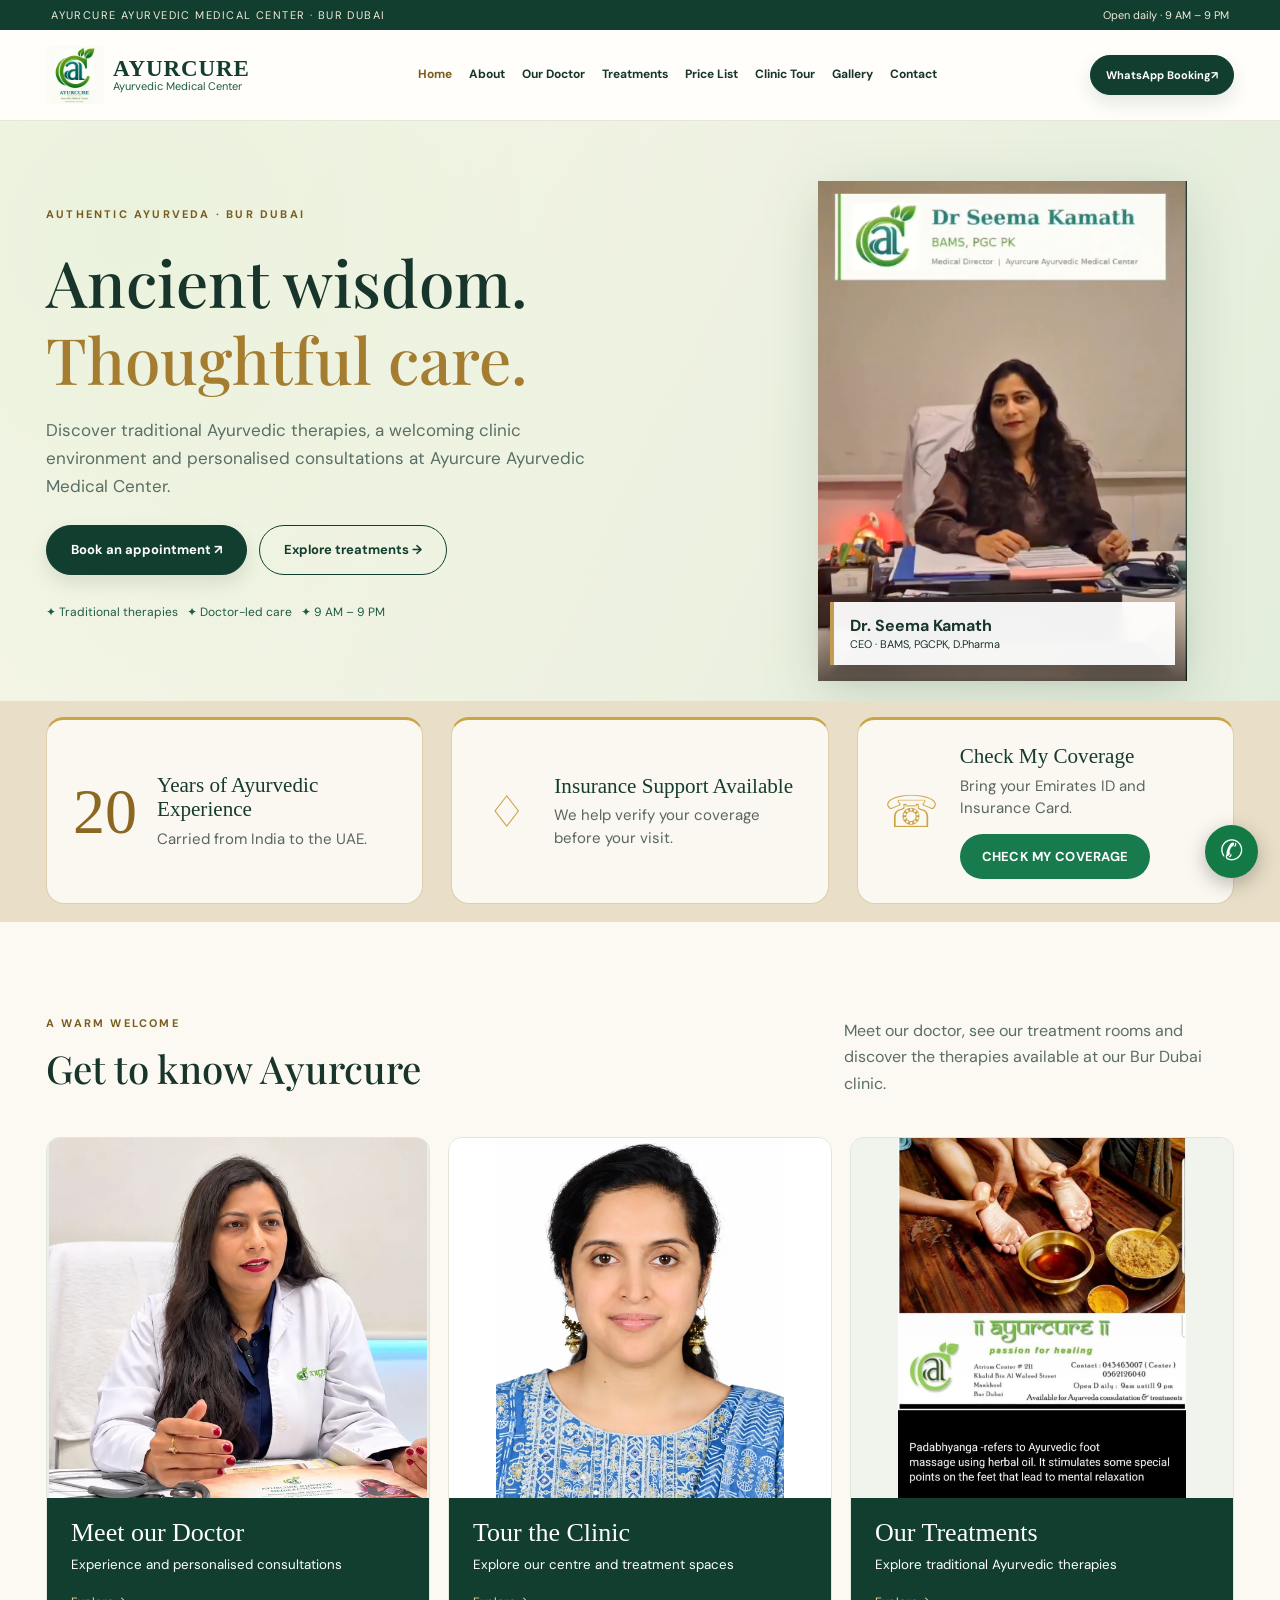
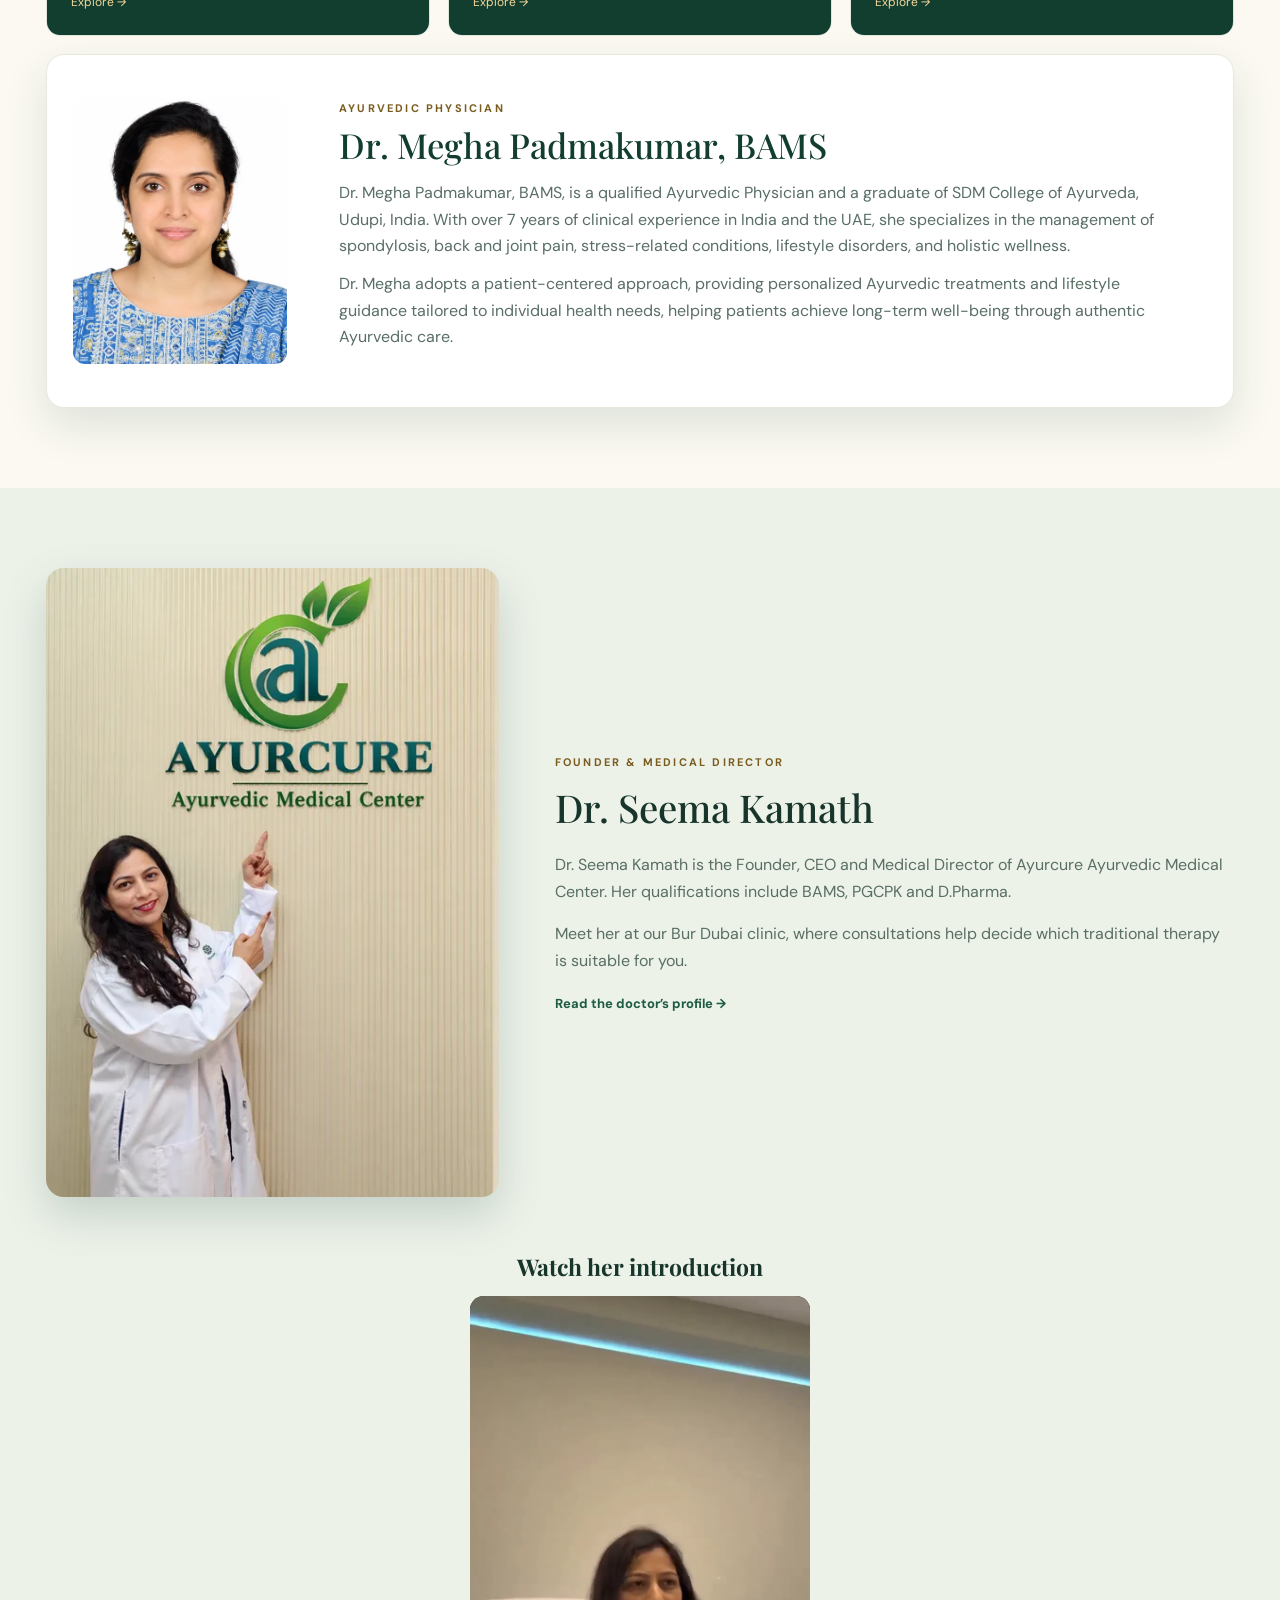
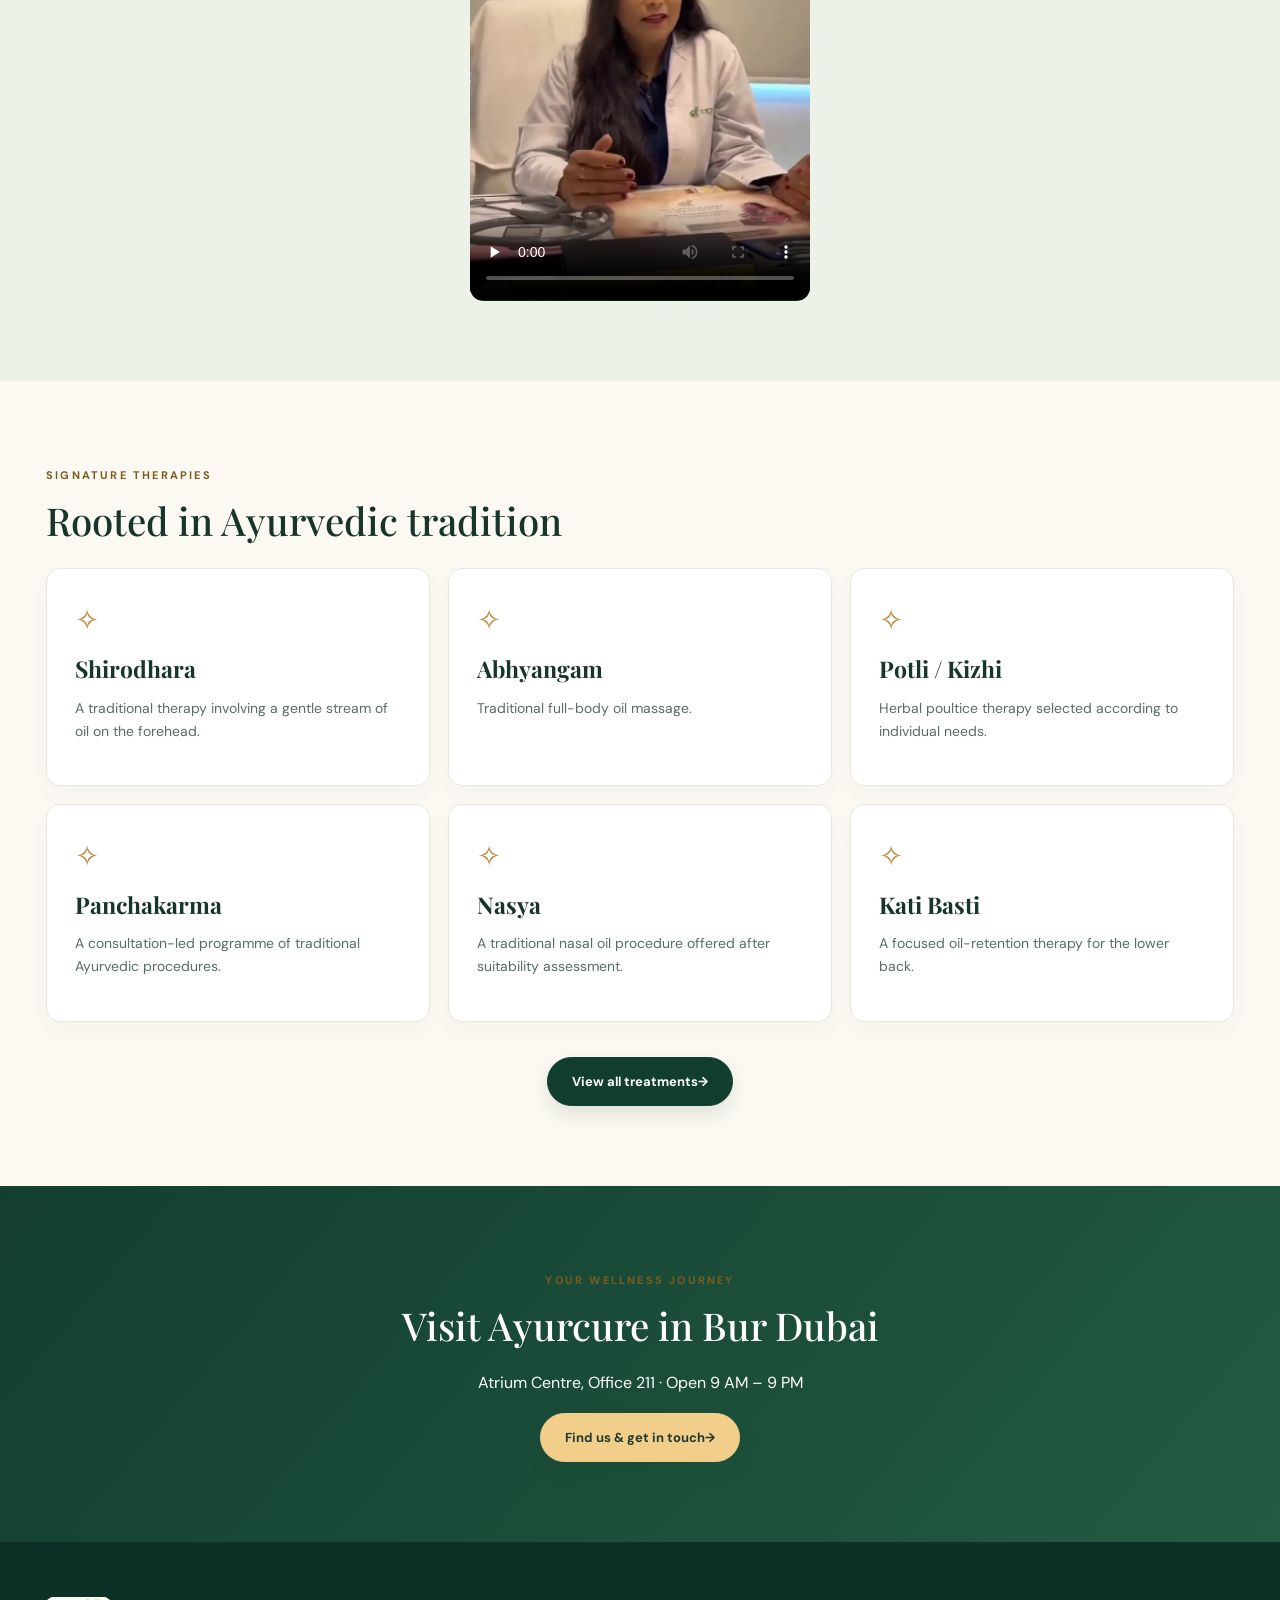
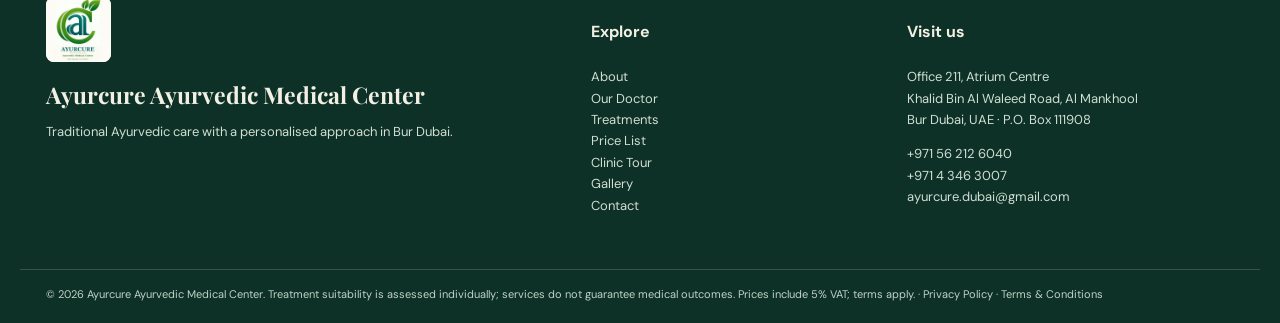
==== commit da83a0c6: "Restore original AyurCure pages" ====
--- a/index.html
+++ b/index.html
@@ -1,444 +1,2 @@
-<!doctype html>
-<html lang="en">
-<head>
-<meta charset="utf-8">
-<meta name="viewport" content="width=device-width,initial-scale=1,viewport-fit=cover">
-<title>Arabian Holistic Ayurveda Health Care | Authentic Ayurveda in Sharjah</title>
-<meta name="description" content="Arabian Holistic Ayurveda Health Care L.L.C in Sahara Center, Al Nahda, Sharjah. Shirodhara, Abhyangam, Potli, Mukha Lepam, Akshi Tarpan, Nasya and Panchakarma by experienced Ayurvedic therapists.">
-<meta name="claude:viewport-fit-sides" content="cover">
-<meta name="theme-color" content="#142A22">
-<link rel="preconnect" href="https://fonts.googleapis.com"><link rel="preconnect" href="https://fonts.gstatic.com" crossorigin>
-<link rel="stylesheet" href="https://fonts.googleapis.com/css2?family=Marcellus&family=Mulish:wght@400;600;700&family=Noto+Naskh+Arabic:wght@400;600&display=swap">
-<style>/* Layout concept: portrait-video-led spa site. Deep peacock-green bands carry the video and the booking calls; sand pages carry the reading. Gold is used for actions and fine rules only. */
-:root{
-  --bg:#F2EADB; --bg-alt:#E8DDC6; --surface:#FBF7EE; --fg:#233029; --muted:#55645A; --line:#D6C9AB;
-  --deep:#1D3A31; --deep-2:#142A22; --on-deep:#F2EADB; --on-deep-muted:#C5CDBF;
-  --gold:#C9A24B; --gold-text:#85601C; --on-gold:#1B2A22; --clay:#7A4E32;
-  --font-display:'Marcellus',Georgia,'Times New Roman',serif;
-  --font-body:'Mulish',system-ui,-apple-system,'Segoe UI',sans-serif;
-  --font-ar:'Noto Naskh Arabic','Segoe UI',serif;
-  --shadow:0 18px 40px -22px rgba(20,40,32,.45);
-}
-@media (prefers-color-scheme:dark){:root:not([data-theme="light"]){
-  --bg:#111C17; --bg-alt:#17251F; --surface:#1B2C25; --fg:#ECE4D2; --muted:#A9B5AB; --line:#2E4237;
-  --deep:#0C1612; --deep-2:#08100D; --on-deep:#F0E8D6; --on-deep-muted:#B4BEB4;
-  --gold:#D6B160; --gold-text:#D9B65E; --on-gold:#17231C; --clay:#C79A76; --shadow:0 18px 40px -22px rgba(0,0,0,.8); color-scheme:dark}}
-:root[data-theme="dark"]{
-  --bg:#111C17; --bg-alt:#17251F; --surface:#1B2C25; --fg:#ECE4D2; --muted:#A9B5AB; --line:#2E4237;
-  --deep:#0C1612; --deep-2:#08100D; --on-deep:#F0E8D6; --on-deep-muted:#B4BEB4;
-  --gold:#D6B160; --gold-text:#D9B65E; --on-gold:#17231C; --clay:#C79A76; --shadow:0 18px 40px -22px rgba(0,0,0,.8); color-scheme:dark}
-
-*,*::before,*::after{box-sizing:border-box}
-html{scroll-behavior:smooth}
-body{margin:0;background:var(--bg);color:var(--fg);font-family:var(--font-body);font-size:1.0625rem;line-height:1.65;-webkit-font-smoothing:antialiased}
-img,video{max-width:100%;display:block}
-a{color:inherit}
-h1,h2,h3,h4{font-family:var(--font-display);font-weight:400;line-height:1.15;letter-spacing:.005em;margin:0;text-wrap:balance}
-h1{font-size:clamp(2.3rem,6vw,4rem)}
-h2{font-size:clamp(1.75rem,3.6vw,2.6rem)}
-h3{font-size:1.45rem}
-h4{font-size:1.15rem}
-p{margin:0}
-.ar{font-family:var(--font-ar);direction:rtl;unicode-bidi:isolate}
-:focus-visible{outline:3px solid var(--gold);outline-offset:3px;border-radius:4px}
-.wrap{max-width:1180px;margin-inline:auto;padding-left:max(16px,env(safe-area-inset-left,0px));padding-right:max(16px,env(safe-area-inset-right,0px))}
-.band{padding-block:clamp(3rem,7vw,5.5rem)}
-.band.alt{background:var(--bg-alt)}
-.band.deep{background:var(--deep);color:var(--on-deep)}
-.band.deep .muted{color:var(--on-deep-muted)}
-.muted{color:var(--muted)}
-.eyebrow{font-size:.78rem;letter-spacing:.22em;text-transform:uppercase;font-weight:700;color:var(--gold-text)}
-.deep .eyebrow{color:var(--gold)}
-.rule{width:64px;height:2px;background:var(--gold);border:0;margin:1rem 0 1.4rem}
-.lead{font-size:1.2rem;max-width:62ch}
-.stack>*+*{margin-top:1rem}
-.sec-head{display:grid;gap:.4rem;margin-bottom:2.2rem;max-width:62ch}
-.sec-head .ar{font-size:1.5rem;color:var(--gold-text)}
-.deep .sec-head .ar{color:var(--gold)}
-
-/* header */
-body::before{content:"";position:fixed;inset:0 0 auto;height:env(safe-area-inset-top,0px);z-index:60;background:var(--deep-2)}
-.site-header{position:sticky;top:env(safe-area-inset-top,0px);z-index:50;background:var(--deep-2);color:var(--on-deep);border-bottom:1px solid rgba(201,162,75,.35)}
-.bar{display:flex;align-items:center;justify-content:space-between;gap:1rem;padding-block:.7rem}
-.brand{display:flex;align-items:center;gap:.7rem;text-decoration:none;min-width:0}
-.brand svg{width:44px;height:44px;flex:none}
-.brand .brand-logo{width:44px;height:44px;flex:none;display:block}
-.site-footer .brand-logo{background:#F2EADB;border-radius:50%;padding:4px;box-sizing:border-box}
-.brand-text{display:grid;line-height:1.15;min-width:0}
-.brand-text b{font-family:var(--font-display);font-weight:400;font-size:1.2rem;letter-spacing:.14em;text-transform:uppercase}
-.brand-text small{font-size:.62rem;letter-spacing:.2em;text-transform:uppercase;color:var(--gold)}
-.nav{display:flex;align-items:center;gap:1.35rem}
-.nav a:not(.btn){text-decoration:none;font-size:.92rem;letter-spacing:.04em;padding:.3rem 0;border-bottom:2px solid transparent}
-.nav a:not(.btn):hover,.nav a[aria-current="page"]{border-bottom-color:var(--gold)}
-.nav-toggle{display:none;background:none;border:1px solid var(--gold);color:var(--on-deep);padding:.5rem .9rem;border-radius:999px;font:inherit;font-size:.85rem;letter-spacing:.08em;text-transform:uppercase;cursor:pointer}
-@media (max-width:980px){
-  .nav-toggle{display:inline-block}
-  .nav{display:none;position:absolute;left:0;right:0;top:100%;background:var(--deep-2);flex-direction:column;align-items:stretch;gap:0;padding:.5rem max(16px,env(safe-area-inset-left,0px)) 1.2rem;border-bottom:1px solid rgba(201,162,75,.35)}
-  .nav.open{display:flex}
-  .nav a:not(.btn){padding:.85rem 0;border-bottom:1px solid rgba(242,234,219,.12)}
-  .nav .btn{margin-top:1rem}
-  .brand-text b{font-size:1rem}
-}
-
-/* buttons */
-.btn{display:inline-flex;align-items:center;justify-content:center;gap:.5rem;padding:.8rem 1.5rem;border-radius:999px;border:1.5px solid var(--gold);font:inherit;font-weight:700;font-size:.92rem;letter-spacing:.06em;text-transform:uppercase;text-decoration:none;cursor:pointer;transition:transform .15s ease,background .15s ease,color .15s ease}
-.btn:hover{transform:translateY(-2px)}
-.btn svg{width:18px;height:18px;flex:none}
-.btn-gold{background:var(--gold);color:var(--on-gold)}
-.btn-gold:hover{background:#D9B65E}
-.btn-ghost{background:transparent;color:inherit}
-.btn-ghost:hover{background:rgba(201,162,75,.16)}
-.btn-wa{background:#1F7A4C;border-color:#1F7A4C;color:#fff}
-.btn.sm{padding:.55rem 1.1rem;font-size:.8rem}
-.btn-row{display:flex;flex-wrap:wrap;gap:.75rem;margin-top:1.6rem}
-.fab{position:fixed;right:max(16px,env(safe-area-inset-right,0px));bottom:calc(16px + env(safe-area-inset-bottom,0px));z-index:55;display:flex;align-items:center;gap:.5rem;background:#1F7A4C;color:#fff;text-decoration:none;font-weight:700;font-size:.85rem;padding:.8rem 1.1rem;border-radius:999px;box-shadow:0 10px 26px -8px rgba(0,0,0,.55)}
-.fab svg{width:22px;height:22px}
-@media (max-width:520px){.fab span{display:none}.fab{padding:.9rem}}
-
-/* hero */
-.hero{position:relative;overflow:hidden;padding-block:clamp(2.5rem,6vw,5rem)}
-.hero .ring{position:absolute;right:-140px;top:-120px;width:560px;height:560px;opacity:.09;pointer-events:none}
-.hero-grid{position:relative;display:grid;grid-template-columns:minmax(0,1.15fr) minmax(0,.85fr);gap:clamp(1.5rem,5vw,4rem);align-items:center}
-.hero h1{margin:.9rem 0 0}
-.hero h1 em{font-style:normal;color:var(--gold)}
-.hero .tri{display:flex;flex-wrap:wrap;gap:.4rem 1.2rem;margin-top:1.6rem;font-family:var(--font-display);font-size:1.15rem;color:var(--gold)}
-.hero .tri .ar{font-size:1.1rem;color:var(--on-deep-muted)}
-.phone{justify-self:center;width:min(100%,340px)}
-.phone-frame{aspect-ratio:9/16;border-radius:30px;overflow:hidden;border:6px solid #0A120E;outline:1.5px solid var(--gold);background:#000;box-shadow:var(--shadow)}
-.phone-frame video{width:100%;height:100%;object-fit:cover}
-.phone figcaption{margin-top:.9rem;text-align:center;font-family:var(--font-display);font-size:1.02rem;color:var(--on-deep)}
-@media (max-width:860px){.hero-grid{grid-template-columns:minmax(0,1fr)}.phone{width:min(100%,300px)}}
-.page-hero{background:var(--deep);color:var(--on-deep);padding-block:clamp(2.5rem,6vw,4.2rem);position:relative;overflow:hidden}
-.page-hero .ring{position:absolute;right:-120px;top:-150px;width:460px;height:460px;opacity:.09}
-.page-hero .wrap{position:relative}
-.page-hero p.lead{margin-top:1rem;color:var(--on-deep-muted)}
-
-/* generic grids and cards */
-.grid{display:grid;gap:1.5rem}
-.g2{grid-template-columns:repeat(2,minmax(0,1fr))}
-.g3{grid-template-columns:repeat(3,minmax(0,1fr))}
-.g4{grid-template-columns:repeat(4,minmax(0,1fr))}
-@media (max-width:980px){.g4{grid-template-columns:repeat(2,minmax(0,1fr))}.g3{grid-template-columns:repeat(2,minmax(0,1fr))}}
-@media (max-width:640px){.g2,.g3,.g4{grid-template-columns:minmax(0,1fr)}}
-.split{display:grid;grid-template-columns:minmax(0,1fr) minmax(0,1fr);gap:clamp(1.5rem,5vw,4rem);align-items:center}
-.split.rev>:first-child{order:2}
-@media (max-width:820px){.split{grid-template-columns:minmax(0,1fr)}.split.rev>:first-child{order:0}}
-.photo{border-radius:18px;overflow:hidden;box-shadow:var(--shadow);border:1px solid var(--line)}
-.photo img{width:100%;height:auto}
-.card{background:var(--surface);border:1px solid var(--line);border-radius:16px;padding:1.6rem;min-width:0}
-.card h3,.card h4{margin-bottom:.6rem}
-.card .ico{width:44px;height:44px;border-radius:50%;background:var(--deep);display:grid;place-items:center;margin-bottom:1rem}
-.card .ico svg{width:24px;height:24px}
-.svc-card{background:var(--surface);border:1px solid var(--line);border-radius:16px;overflow:hidden;display:flex;flex-direction:column;min-width:0;text-decoration:none}
-.svc-card img{width:100%;aspect-ratio:4/3;object-fit:cover}
-.svc-card div{padding:1.2rem 1.3rem 1.4rem;display:grid;gap:.4rem}
-.svc-card .ar{font-size:1.1rem;color:var(--gold-text)}
-.svc-card:hover{border-color:var(--gold)}
-.ticks{list-style:none;margin:0;padding:0;display:grid;gap:.55rem}
-.ticks li{position:relative;padding-left:1.7rem}
-.ticks li::before{content:"";position:absolute;left:.1rem;top:.55em;width:.7rem;height:.7rem;border-radius:0 80% 0 80%;background:var(--gold);transform:rotate(-10deg)}
-.pill{display:inline-block;padding:.2rem .8rem;border:1px solid var(--gold);border-radius:999px;font-size:.78rem;font-weight:700;letter-spacing:.06em;color:var(--gold-text)}
-.deep .pill{color:var(--gold)}
-.cap{font-size:.82rem;color:var(--muted)}
-
-/* ordered journey / script */
-.steps{list-style:none;margin:0;padding:0;display:grid;gap:1rem;counter-reset:s}
-.steps li{counter-increment:s;display:grid;grid-template-columns:3.2rem minmax(0,1fr);gap:1rem;align-items:start;background:var(--surface);border:1px solid var(--line);border-radius:14px;padding:1.1rem 1.2rem}
-.steps li::before{content:counter(s);width:2.6rem;height:2.6rem;border-radius:50%;background:var(--deep);color:var(--gold);display:grid;place-items:center;font-family:var(--font-display);font-size:1.2rem}
-.steps h4{margin-bottom:.25rem}
-.steps .t{font-size:.76rem;letter-spacing:.14em;text-transform:uppercase;color:var(--gold-text);font-weight:700;display:block;margin-bottom:.15rem}
-
-/* service blocks */
-.svc{display:grid;grid-template-columns:minmax(0,300px) minmax(0,1fr);gap:clamp(1.5rem,4vw,3.2rem);align-items:start;padding-block:2.6rem;border-top:1px solid var(--line)}
-.svc:first-of-type{border-top:0}
-.svc.land{grid-template-columns:minmax(0,420px) minmax(0,1fr)}
-.svc-media{display:grid;gap:.8rem}
-.vid{border-radius:16px;overflow:hidden;background:#000;border:1px solid var(--line);box-shadow:var(--shadow)}
-.vid video,.vid img{width:100%;height:100%;object-fit:cover}
-.vid.p{aspect-ratio:9/16}
-.vid.l{aspect-ratio:16/9}
-.svc-body h2{font-size:clamp(1.7rem,3.2vw,2.3rem)}
-.svc-body .ar{font-size:1.35rem;color:var(--gold-text);margin-top:.2rem}
-.facts{display:grid;grid-template-columns:repeat(2,minmax(0,1fr));gap:1.2rem 2rem;margin-top:1.4rem}
-.facts h4{font-family:var(--font-body);font-size:.76rem;letter-spacing:.18em;text-transform:uppercase;color:var(--gold-text);margin-bottom:.4rem;font-weight:700}
-.facts .full{grid-column:1/-1}
-@media (max-width:820px){.svc,.svc.land{grid-template-columns:minmax(0,1fr)}.svc-media{max-width:320px}.svc.land .svc-media{max-width:100%}.facts{grid-template-columns:minmax(0,1fr)}}
-.mini{display:grid;grid-template-columns:minmax(0,150px) minmax(0,1fr);gap:1.2rem;background:var(--surface);border:1px solid var(--line);border-radius:16px;padding:1rem;align-items:start;min-width:0}
-.mini .vid{aspect-ratio:9/16}
-.mini h3{font-size:1.3rem}
-.mini dl{margin:.7rem 0 0;display:grid;gap:.35rem;font-size:.95rem}
-.mini dt{font-weight:700;display:inline}
-.mini dd{display:inline;margin:0}
-@media (max-width:420px){.mini{grid-template-columns:minmax(0,1fr)}.mini .vid{max-width:200px}}
-
-/* pricing */
-.ptable{width:100%;border-collapse:collapse;background:var(--surface);border:1px solid var(--line);border-radius:14px;overflow:hidden}
-.tw{overflow-x:auto;border-radius:14px}
-.ptable th,.ptable td{padding:.9rem 1.1rem;text-align:left;border-bottom:1px solid var(--line);vertical-align:top}
-.ptable th{font-size:.74rem;letter-spacing:.16em;text-transform:uppercase;background:var(--deep);color:var(--on-deep);font-weight:700}
-.ptable tr:last-child td{border-bottom:0}
-.ptable td.price{white-space:nowrap;font-family:var(--font-display);font-size:1.2rem;font-variant-numeric:tabular-nums}
-.ptable td small{display:block;color:var(--muted)}
-.offer{display:grid;grid-template-columns:minmax(0,240px) minmax(0,1fr);gap:1.6rem;background:var(--deep);color:var(--on-deep);border-radius:18px;overflow:hidden;align-items:stretch}
-.offer img{width:100%;height:100%;object-fit:cover}
-.offer .body{padding:1.8rem 1.8rem 1.8rem 0;display:grid;gap:.7rem;align-content:center}
-.offer .big{font-family:var(--font-display);font-size:clamp(2.4rem,6vw,3.6rem);color:var(--gold);line-height:1}
-@media (max-width:640px){.offer{grid-template-columns:minmax(0,1fr)}.offer .body{padding:0 1.4rem 1.6rem}.offer img{max-height:340px}}
-.pkg{background:var(--surface);border:1px solid var(--line);border-radius:16px;padding:1.6rem;display:grid;gap:.8rem;align-content:start;min-width:0;border-top:4px solid var(--gold)}
-.pkg .price{font-family:var(--font-display);font-size:1.8rem}
-.note{font-size:.88rem;color:var(--muted);border-left:3px solid var(--gold);padding:.2rem 0 .2rem .9rem}
-.sample{background:var(--surface);border:1px dashed var(--gold);border-radius:12px;padding:.8rem 1rem;font-size:.9rem;color:var(--muted);margin-bottom:2rem}
-
-/* gallery */
-.filters{display:flex;flex-wrap:wrap;gap:.5rem;margin-bottom:1.6rem}
-.filters button{font:inherit;font-size:.85rem;padding:.5rem 1rem;border-radius:999px;border:1px solid var(--line);background:var(--surface);color:var(--fg);cursor:pointer}
-.filters button[aria-pressed="true"]{background:var(--deep);color:var(--gold);border-color:var(--deep)}
-.gal{columns:3 260px;column-gap:1rem}
-.tile{break-inside:avoid;margin:0 0 1rem;border-radius:14px;overflow:hidden;background:var(--surface);border:1px solid var(--line);position:relative}
-.tile img,.tile video{width:100%;height:auto;cursor:zoom-in}
-.tile video{cursor:default}
-.tile figcaption{padding:.65rem .9rem;font-size:.85rem;color:var(--muted)}
-.tile.ph{border:1.5px dashed var(--gold);background:transparent;min-height:190px;display:grid;place-items:center;text-align:center;padding:1.2rem;color:var(--muted)}
-.tile.ph b{display:block;font-family:var(--font-display);font-weight:400;font-size:1.15rem;color:var(--fg);margin-bottom:.25rem}
-.tile[hidden]{display:none}
-.lb{position:fixed;inset:0;z-index:100;background:rgba(8,16,13,.92);display:none;place-items:center;padding:1.2rem}
-.lb.open{display:grid}
-.lb img{max-height:88vh;width:auto;max-width:100%;border-radius:10px}
-.lb button{position:absolute;top:calc(12px + env(safe-area-inset-top,0px));right:max(12px,env(safe-area-inset-right,0px));font:inherit;background:var(--gold);color:var(--on-gold);border:0;border-radius:999px;padding:.55rem 1.1rem;font-weight:700;cursor:pointer}
-
-/* testimonials */
-.stars{display:flex;gap:.15rem;color:var(--gold);margin-bottom:.8rem}
-.stars svg{width:18px;height:18px}
-.quote{background:var(--surface);border:1px solid var(--line);border-radius:16px;padding:1.5rem;display:grid;align-content:start;min-width:0}
-.quote blockquote{margin:0;font-size:1.02rem}
-.quote footer{margin-top:1rem;font-size:.9rem;color:var(--muted)}
-.quote footer b{color:var(--fg);font-family:var(--font-display);font-weight:400;font-size:1.1rem}
-
-/* contact */
-.form{display:grid;gap:1rem}
-.form label{display:grid;gap:.35rem;font-size:.85rem;font-weight:700;letter-spacing:.04em}
-.form input,.form select,.form textarea{font:inherit;font-weight:400;padding:.8rem 1rem;border-radius:10px;border:1px solid var(--line);background:var(--surface);color:var(--fg);width:100%}
-.form .two{display:grid;grid-template-columns:repeat(2,minmax(0,1fr));gap:1rem}
-@media (max-width:560px){.form .two{grid-template-columns:minmax(0,1fr)}}
-.cinfo{display:grid;grid-template-columns:minmax(0,1fr);gap:1.2rem;min-width:0}
-.cinfo p,.cinfo a{overflow-wrap:anywhere}
-.cinfo .row{display:grid;grid-template-columns:44px minmax(0,1fr);gap:1rem;align-items:start}
-.cinfo .ico{width:44px;height:44px;border-radius:50%;background:var(--deep);display:grid;place-items:center}
-.cinfo .ico svg{width:22px;height:22px}
-.cinfo h4{font-family:var(--font-body);font-size:.76rem;letter-spacing:.18em;text-transform:uppercase;color:var(--gold-text);font-weight:700}
-.cinfo a{text-decoration:none;border-bottom:1px solid var(--gold)}
-.hours{width:100%;border-collapse:collapse}
-.hours td{padding:.6rem 0;border-bottom:1px solid var(--line)}
-.hours td:last-child{text-align:right;font-variant-numeric:tabular-nums}
-.map{min-height:260px;border-radius:18px;border:1.5px dashed var(--gold);display:grid;place-items:center;text-align:center;padding:1.5rem;background:var(--surface)}
-.map p{max-width:44ch}
-.mapembed{aspect-ratio:16/9;border-radius:18px;overflow:hidden;border:1px solid var(--line);margin-bottom:1.2rem}
-.mapembed iframe{width:100%;height:100%;border:0;display:block}
-@media (max-width:640px){.mapembed{aspect-ratio:4/3}}
-
-/* footer */
-.site-footer{background:var(--deep-2);color:var(--on-deep);padding-top:3.2rem;padding-bottom:calc(2rem + env(safe-area-inset-bottom,0px))}
-.site-footer .grid{grid-template-columns:1.3fr 1fr 1fr 1.2fr;gap:2rem}
-@media (max-width:900px){.site-footer .grid{grid-template-columns:repeat(2,minmax(0,1fr))}}
-@media (max-width:560px){.site-footer .grid{grid-template-columns:minmax(0,1fr)}}
-.site-footer h4{font-family:var(--font-body);font-size:.76rem;letter-spacing:.18em;text-transform:uppercase;color:var(--gold);font-weight:700;margin-bottom:.8rem}
-.site-footer ul{list-style:none;margin:0;padding:0;display:grid;gap:.4rem;font-size:.95rem}
-.site-footer a{text-decoration:none;color:var(--on-deep-muted)}
-.site-footer a:hover{color:var(--gold)}
-.site-footer .legal{margin-top:2.4rem;padding-top:1.2rem;border-top:1px solid rgba(242,234,219,.14);font-size:.82rem;color:var(--on-deep-muted)}
-.cta-band{text-align:center}
-.cta-band .btn-row{justify-content:center}
-.cta-band .sec-head{margin-inline:auto}
-@media (prefers-reduced-motion:reduce){html{scroll-behavior:auto}.btn{transition:none}}
-
-.pic{border-radius:14px;overflow:hidden;border:1px solid var(--line);background:var(--surface);min-width:0}
-.pic img{width:100%;aspect-ratio:4/5;object-fit:cover}
-.pic figcaption{padding:.6rem .85rem;font-size:.85rem;color:var(--muted)}
-
-.topbar{background:var(--gold);color:var(--on-gold);font-size:.82rem;line-height:1.4}
-.topbar .wrap{display:flex;flex-wrap:wrap;justify-content:center;align-items:center;gap:.15rem .7rem;padding-block:.45rem;text-align:center}
-.topbar a{color:var(--on-gold);font-weight:700;text-decoration:underline;text-underline-offset:3px}
-@media (max-width:640px){.topbar .sep{display:none}.topbar{font-size:.78rem}}
-.hl{background:var(--bg-alt);border-bottom:1px solid var(--line);padding-block:1.6rem}
-.hl-card{display:grid;grid-template-columns:auto minmax(0,1fr);gap:1rem;align-items:center;background:var(--surface);border:1px solid var(--line);border-top:3px solid var(--gold);border-radius:14px;padding:1.1rem 1.2rem;text-decoration:none;min-width:0}
-.hl-card .num{font-family:var(--font-display);font-size:2.8rem;line-height:1;color:var(--gold-text);display:grid;place-items:center;min-width:3rem}
-.hl-card .num svg{width:2.6rem;height:2.6rem;color:var(--gold-text)}
-.hl-card h3{font-size:1.15rem}
-.hl-card p{font-size:.92rem;color:var(--muted)}
-/* contrast fixes: light cards and dark blocks nested in dark bands */
-.page-hero .eyebrow,.offer .eyebrow{color:var(--gold)}
-.offer .muted{color:var(--on-deep-muted)}
-.band.deep .steps li{background:var(--deep-2);border-color:rgba(201,162,75,.4);color:var(--on-deep)}
-.band.deep .steps li p{color:var(--on-deep-muted)}
-.band.deep .steps h4{color:var(--on-deep)}
-.band.deep .steps li::before{background:var(--gold);color:var(--on-gold)}
-
-/* google rating + doctor */
-.gr{margin-top:1rem}
-.gr a{display:inline-flex;gap:.45rem;align-items:center;flex-wrap:wrap;color:var(--on-deep);text-decoration:none;border:1px solid rgba(201,162,75,.5);border-radius:999px;padding:.4rem .9rem;font-size:.95rem}
-.gr a strong{color:var(--gold)}
-.gs{color:var(--gold);letter-spacing:.12em}
-.rating-card{display:grid;grid-template-columns:auto minmax(0,1fr);gap:1.2rem;align-items:center;background:var(--surface);border:1px solid var(--line);border-top:3px solid var(--gold);border-radius:14px;padding:1.2rem 1.4rem;text-decoration:none;margin-bottom:1.4rem;max-width:34rem}
-.rating-card .rn{font-family:var(--font-display);font-size:3.2rem;line-height:1;color:var(--gold-text)}
-.rating-card .gs{color:var(--gold-text)}
-.rating-card p{color:var(--muted);font-size:.95rem}
-
-.drcard .drphoto{width:100%;aspect-ratio:1/1;object-fit:cover;object-position:50% 62%;border-radius:12px;margin-bottom:1rem;display:block}
-</style>
-</head>
-<body>
-<div class="topbar"><div class="wrap"><span><b>20-year Ayurvedic legacy</b>, India to UAE</span><span class="sep">·</span><span><b>All major UAE insurances covered</b></span><a href="https://wa.me/971542206555?text=Hello%20Arabian%20Holistic%2C%20I%20would%20like%20to%20check%20my%20insurance%20coverage." target="_blank" rel="noopener">Check my coverage on WhatsApp</a></div></div>
-<header class="site-header"><div class="bar wrap">
-<a class="brand" href="index.html" aria-label="Arabian Holistic Ayurveda Health Care, home"><img class="brand-logo" src="assets/img/logo-light.svg" width="44" height="44" alt="" aria-hidden="true"><span class="brand-text"><b>Arabian Holistic</b><small>Ayurveda Health Care L.L.C</small></span></a>
-<button class="nav-toggle" id="navToggle" aria-expanded="false" aria-controls="nav">Menu</button>
-<nav class="nav" id="nav" aria-label="Main"><a href="index.html" aria-current="page">Home</a><a href="about.html">About</a><a href="inside.html">Inside the Centre</a><a href="services.html">Services</a><a href="pricing.html">Pricing</a><a href="gallery.html">Gallery</a><a href="testimonials.html">Testimonials</a><a href="contact.html">Contact</a><a class="btn btn-gold sm" href="contact.html#book">Book Now</a></nav>
-</div></header>
-<main id="top">
-<section class="band deep hero"><svg class="ring" viewBox="-160 -160 320 320" fill="currentColor" aria-hidden="true"><path transform="rotate(0.0)" d="M0,-58 C20,-80 20,-118 0,-148 C-20,-118 -20,-80 0,-58Z"/><path transform="rotate(15.0)" d="M0,-40 C9,-52 9,-70 0,-86 C-9,-70 -9,-52 0,-40Z"/><path transform="rotate(30.0)" d="M0,-58 C20,-80 20,-118 0,-148 C-20,-118 -20,-80 0,-58Z"/><path transform="rotate(45.0)" d="M0,-40 C9,-52 9,-70 0,-86 C-9,-70 -9,-52 0,-40Z"/><path transform="rotate(60.0)" d="M0,-58 C20,-80 20,-118 0,-148 C-20,-118 -20,-80 0,-58Z"/><path transform="rotate(75.0)" d="M0,-40 C9,-52 9,-70 0,-86 C-9,-70 -9,-52 0,-40Z"/><path transform="rotate(90.0)" d="M0,-58 C20,-80 20,-118 0,-148 C-20,-118 -20,-80 0,-58Z"/><path transform="rotate(105.0)" d="M0,-40 C9,-52 9,-70 0,-86 C-9,-70 -9,-52 0,-40Z"/><path transform="rotate(120.0)" d="M0,-58 C20,-80 20,-118 0,-148 C-20,-118 -20,-80 0,-58Z"/><path transform="rotate(135.0)" d="M0,-40 C9,-52 9,-70 0,-86 C-9,-70 -9,-52 0,-40Z"/><path transform="rotate(150.0)" d="M0,-58 C20,-80 20,-118 0,-148 C-20,-118 -20,-80 0,-58Z"/><path transform="rotate(165.0)" d="M0,-40 C9,-52 9,-70 0,-86 C-9,-70 -9,-52 0,-40Z"/><path transform="rotate(180.0)" d="M0,-58 C20,-80 20,-118 0,-148 C-20,-118 -20,-80 0,-58Z"/><path transform="rotate(195.0)" d="M0,-40 C9,-52 9,-70 0,-86 C-9,-70 -9,-52 0,-40Z"/><path transform="rotate(210.0)" d="M0,-58 C20,-80 20,-118 0,-148 C-20,-118 -20,-80 0,-58Z"/><path transform="rotate(225.0)" d="M0,-40 C9,-52 9,-70 0,-86 C-9,-70 -9,-52 0,-40Z"/><path transform="rotate(240.0)" d="M0,-58 C20,-80 20,-118 0,-148 C-20,-118 -20,-80 0,-58Z"/><path transform="rotate(255.0)" d="M0,-40 C9,-52 9,-70 0,-86 C-9,-70 -9,-52 0,-40Z"/><path transform="rotate(270.0)" d="M0,-58 C20,-80 20,-118 0,-148 C-20,-118 -20,-80 0,-58Z"/><path transform="rotate(285.0)" d="M0,-40 C9,-52 9,-70 0,-86 C-9,-70 -9,-52 0,-40Z"/><path transform="rotate(300.0)" d="M0,-58 C20,-80 20,-118 0,-148 C-20,-118 -20,-80 0,-58Z"/><path transform="rotate(315.0)" d="M0,-40 C9,-52 9,-70 0,-86 C-9,-70 -9,-52 0,-40Z"/><path transform="rotate(330.0)" d="M0,-58 C20,-80 20,-118 0,-148 C-20,-118 -20,-80 0,-58Z"/><path transform="rotate(345.0)" d="M0,-40 C9,-52 9,-70 0,-86 C-9,-70 -9,-52 0,-40Z"/></svg><div class="wrap hero-grid">
-<div><span class="eyebrow">Ayurveda Health Care L.L.C · Sahara Center, Sharjah</span>
-<h1>Welcome to <em>Arabian Holistic</em></h1>
-<p class="ar" style="font-size:1.7rem;color:var(--gold);margin-top:.6rem">أهلاً بكم في أرابيان هوليستك للأيورفيدا</p>
-<hr class="rule"><p class="lead">Step out of the city and into authentic Ayurveda. Our experienced therapists bring time-honoured oil therapies, herbal care and Panchakarma to the heart of Al Nahda, in a calm, welcoming space.</p>
-<div class="btn-row"><a class="btn btn-gold" href="contact.html#book">Book Now</a><a class="btn btn-wa" href="https://wa.me/971542206555?text=Hello%20Arabian%20Holistic%2C%20I%20would%20like%20to%20book%20an%20appointment." target="_blank" rel="noopener"><svg viewBox="0 0 24 24" fill="currentColor"><path d="M12 2a10 10 0 0 0-8.6 15.1L2 22l5-1.3A10 10 0 1 0 12 2zm0 18.2c-1.5 0-3-.4-4.2-1.2l-.3-.2-3 .8.8-2.9-.2-.3A8.2 8.2 0 1 1 12 20.200zm4.500-6.100c-.2-.1-1.500-.7-1.700-.8-.2-.1-.4-.1-.6.100l-.8 1c-.1.200-.3.200-.5.100-1.500-.7-2.500-1.300-3.400-2.900-.3-.5.300-.5.800-1.500.1-.2 0-.3 0-.5l-.8-1.800c-.2-.5-.4-.4-.6-.4h-.5c-.2 0-.5.100-.7.300-.7.700-1 1.500-1 2.400.1 1 .5 1.900 1.100 2.700 1.200 1.700 2.700 3 4.600 3.800 1.700.7 2.400.7 3.200.6.600-.1 1.600-.7 1.800-1.300.2-.6.200-1.200.1-1.300-.1-.1-.3-.2-.5-.3z"/></svg>WhatsApp</a><a class="btn btn-ghost" href="https://www.instagram.com/arabian_holistic/" target="_blank" rel="noopener" aria-label="Arabian Holistic on Instagram"><svg viewBox="0 0 24 24" fill="none" stroke="currentColor" stroke-width="2" stroke-linecap="round" stroke-linejoin="round" aria-hidden="true"><rect x="3" y="3" width="18" height="18" rx="5"/><circle cx="12" cy="12" r="4"/><circle cx="17.5" cy="6.5" r="1" fill="currentColor" stroke="none"/></svg>Instagram</a><a class="btn btn-ghost" href="tel:+971542206555"><svg viewBox="0 0 24 24" fill="none" stroke="currentColor" stroke-width="1.8" stroke-linecap="round" stroke-linejoin="round"><path d="M5 4h4l2 5-2.5 1.5a11 11 0 0 0 5 5L15 13l5 2v4a2 2 0 0 1-2 2A16 16 0 0 1 3 6a2 2 0 0 1 2-2z"/></svg>Call</a><a class="btn btn-ghost" href="services.html">View Services</a></div>
-<p class="gr"><a href="https://maps.app.goo.gl/MRdnFBs6ooTpp5iZ6" target="_blank" rel="noopener"><span class="gs" aria-hidden="true">★★★★★</span> <strong>5.0</strong> on Google · 24 reviews</a></p>
-<p class="tri"><span>Calm</span><span>·</span><span>Restore</span><span>·</span><span>Rebalance</span><span class="ar">هدوء • استرخاء • توازن</span></p></div>
-<figure class="phone" style="margin:0"><div class="phone-frame"><video controls playsinline autoplay muted loop preload="metadata" poster="assets/img/poster-welcome.jpg"><source src="assets/video/welcome.mp4" type="video/mp4"></video></div>
-<figcaption>Welcome to Arabian Holistic – Experience True Ayurveda</figcaption></figure>
-</div></section>
-
-<section class="hl"><div class="wrap grid g3">
-<a class="hl-card" href="about.html#legacy"><span class="num">20</span><div><h3>Years of Ayurvedic legacy</h3><p>Carried from India to the UAE.</p></div></a>
-<a class="hl-card" href="#insurance-covered"><span class="num"><svg viewBox="0 0 24 24" fill="none" stroke="#C9A24B" stroke-width="1.8" stroke-linecap="round" stroke-linejoin="round"><path d="M12 3 5 6v5c0 5 3 8.500 7 10 4-1.500 7-5 7-10V6z"/><path d="m9 12 2 2 4-4"/></svg></span><div><h3>All major UAE insurances covered</h3><p>No insurer list to check. We verify your plan for you.</p></div></a>
-<div class="hl-card"><span class="num"><svg viewBox="0 0 24 24" fill="currentColor"><path d="M12 2a10 10 0 0 0-8.6 15.1L2 22l5-1.3A10 10 0 1 0 12 2zm0 18.2c-1.5 0-3-.4-4.2-1.2l-.3-.2-3 .8.8-2.9-.2-.3A8.2 8.2 0 1 1 12 20.200zm4.500-6.100c-.2-.1-1.500-.7-1.700-.8-.2-.1-.4-.1-.6.100l-.8 1c-.1.200-.3.200-.5.100-1.500-.7-2.500-1.300-3.400-2.900-.3-.5.300-.5.800-1.500.1-.2 0-.3 0-.5l-.8-1.800c-.2-.5-.4-.4-.6-.4h-.5c-.2 0-.5.100-.7.300-.7.700-1 1.500-1 2.400.1 1 .5 1.900 1.100 2.700 1.200 1.700 2.700 3 4.600 3.800 1.700.7 2.400.7 3.200.6.600-.1 1.600-.7 1.800-1.300.2-.6.200-1.200.1-1.300-.1-.1-.3-.2-.5-.3z"/></svg></span><div><h3>Check my coverage</h3><p>Bring your Emirates ID and insurance card.</p><a class="btn btn-wa sm" href="https://wa.me/971542206555?text=Hello%20Arabian%20Holistic%2C%20I%20would%20like%20to%20check%20my%20insurance%20coverage." target="_blank" rel="noopener" style="margin-top:.6rem">Check my coverage</a></div></div>
-</div></section>
-
-<section class="band"><div class="wrap split">
-<div class="stack"><span class="eyebrow">Our welcome</span><h2>A sanctuary for true Ayurvedic healing</h2><hr class="rule">
-<p>Arabian Holistic Ayurveda Health Care brings the 5,000-year-old science of Ayurveda to Sharjah. Every visit begins with listening: our team understands how you feel, then recommends the therapy that suits your body, your lifestyle and your goals.</p>
-<p>From the warm greeting at reception to the last cup of herbal tea, we protect your calm. Expect natural oils, brass vessels, soft lighting, spotless rooms and therapists trained in authentic technique.</p>
-<div class="btn-row"><a class="btn btn-gold sm" href="about.html">About Us</a><a class="btn btn-ghost sm" href="inside.html">Inside the Centre</a></div></div>
-<div class="photo"><img src="assets/img/team-logo-wall.jpg" alt="Member of the Arabian Holistic team in a white uniform pointing to the centre logo at reception" loading="lazy"></div>
-</div></section>
-
-<section class="band deep" id="legacy"><div class="wrap split">
-<div class="stack"><span class="eyebrow">Our legacy</span><h2>20 years of Ayurvedic legacy, from India to the UAE</h2>
-<p class="ar" style="font-size:1.4rem;color:var(--gold)">إرث أيورفيدي يمتد لعشرين عامًا من الهند إلى الإمارات</p><hr class="rule">
-<p>Arabian Holistic carries two decades of Ayurvedic practice from India's healing traditions to the UAE. The same classical therapies and the same patient, hands-on care, now delivered with the hospitality guests expect in Sharjah.</p>
-<ul class="ticks"><li>Classical therapies: Shirodhara, Abhyangam, Potli, Mukha Lepam, Akshi Tarpan, Nasya and Panchakarma</li><li>Experienced therapists trained in traditional Indian technique</li><li>Premium care in Sahara Center, Al Nahda, Sharjah</li></ul>
-<div class="btn-row"><a class="btn btn-gold" href="about.html#legacy">Our story</a><a class="btn btn-ghost" href="contact.html#book">Book Now</a></div></div>
-<div class="card" style="background:var(--deep-2);border-color:rgba(201,162,75,.4);text-align:center"><div style="font-family:var(--font-display);font-size:clamp(4rem,12vw,7rem);line-height:1;color:var(--gold)">20</div><h3>years of Ayurvedic legacy</h3><p class="muted" style="margin-top:.5rem">India <span style="color:var(--gold)">→</span> UAE</p><div class="photo" style="margin-top:1.4rem"><img src="assets/img/crop-reception-logo.jpg" alt="Arabian Holistic reception logo" loading="lazy"></div></div>
-</div></section>
-
-<section class="band alt"><div class="wrap">
-<div class="sec-head"><span class="eyebrow">Signature therapies</span><h2>Traditional treatments, personalised to you</h2><p class="ar">علاجات أيورفيدية أصيلة</p></div>
-<div class="grid g3"><a class="svc-card" href="services.html#shirodhara"><img src="assets/img/poster-shirodhara.jpg" alt="Shirodhara at Arabian Holistic" loading="lazy"><div><h3>Shirodhara</h3><span class="ar">الشيرودارا</span><p class="muted">A warm stream of herbal oil over the forehead for deep calm.</p></div></a><a class="svc-card" href="services.html#abhyangam"><img src="assets/img/poster-abhyangam-potli.jpg" alt="Abhyangam and Potli at Arabian Holistic" loading="lazy"><div><h3>Abhyangam &amp; Potli</h3><span class="ar">أبيانغام وعلاج البوتلي</span><p class="muted">Warm oil massage with herbal poultices for body comfort.</p></div></a><a class="svc-card" href="services.html#mukha-lepam"><img src="assets/img/promo-mukha-lepam.jpg" alt="Mukha Lepam at Arabian Holistic" loading="lazy"><div><h3>Mukha Lepam</h3><span class="ar">العناية العشبية بالبشرة</span><p class="muted">A herbal facial for clear, radiant, healthy-looking skin.</p></div></a><a class="svc-card" href="services.html#akshi-tarpan"><img src="assets/img/promo-akshi-tarpan.jpg" alt="Akshi Tarpan at Arabian Holistic" loading="lazy"><div><h3>Akshi Tarpan</h3><span class="ar">أكشي تاربان</span><p class="muted">Warm medicated ghee ritual to soothe tired, strained eyes.</p></div></a><a class="svc-card" href="services.html#nasya"><img src="assets/img/poster-nasya.jpg" alt="Nasya at Arabian Holistic" loading="lazy"><div><h3>Nasya</h3><span class="ar">ناسيا</span><p class="muted">Medicated nasal oil therapy for sinus comfort and clarity.</p></div></a><a class="svc-card" href="services.html#panchakarma"><img src="assets/img/poster-swedanam.jpg" alt="Panchakarma Programs at Arabian Holistic" loading="lazy"><div><h3>Panchakarma Programs</h3><span class="ar">برامج البانشاكارما</span><p class="muted">Personalised detox and rejuvenation programmes.</p></div></a></div>
-<div class="btn-row"><a class="btn btn-gold" href="services.html">View Services</a><a class="btn btn-ghost" href="pricing.html" style="color:var(--fg)">See Pricing</a></div>
-</div></section>
-
-<section class="band"><div class="wrap"><div class="sec-head"><span class="eyebrow">The centre in pictures</span><h2>Reception, murals, rooms and brass</h2><p class="muted">Peacock murals, brass vessels, fresh herbs and calm treatment rooms.</p></div>
-<div class="grid g4"><figure class="pic" style="margin:0"><img src="assets/img/crop-reception-logo.jpg" alt="Reception and logo" loading="lazy"><figcaption>Reception and logo</figcaption></figure><figure class="pic" style="margin:0"><img src="assets/img/crop-mural.jpg" alt="Ayurvedic mural" loading="lazy"><figcaption>Ayurvedic mural</figcaption></figure><figure class="pic" style="margin:0"><img src="assets/img/crop-brass-vessel.jpg" alt="Brass Shirodhara vessel" loading="lazy"><figcaption>Brass Shirodhara vessel</figcaption></figure><figure class="pic" style="margin:0"><img src="assets/img/crop-herbal-bowls.jpg" alt="Herbs and brass bowls" loading="lazy"><figcaption>Herbs and brass bowls</figcaption></figure></div>
-<div class="btn-row"><a class="btn btn-gold" href="gallery.html">Open the Gallery</a><a class="btn btn-ghost" href="inside.html" style="color:var(--fg)">Inside the Centre</a></div></div></section>
-
-<section class="band deep"><div class="wrap"><div class="offer" style="background:var(--deep-2)">
-<img src="assets/img/promo-99-offer.jpg" alt="Limited time offer poster: Abhyangam, Nasyam and Potli for just 99 AED" loading="lazy">
-<div class="body"><span class="eyebrow">Limited-time offer</span><div class="big">AED 99</div><h3>Abhyangam, Nasya or Potli</h3><p class="muted">Enjoy the gentle touch of pampering care for body and soul. Book now and ask about up to 50% off selected treatments.</p>
-<div class="btn-row" style="margin-top:.4rem"><a class="btn btn-gold" href="contact.html#book">Book Now</a><a class="btn btn-ghost" href="pricing.html">All offers</a></div></div></div></div></section>
-
-<section class="band deep" id="insurance-covered"><div class="wrap split">
-<div class="stack"><span class="eyebrow">Insurance</span><h2>All major insurances in the UAE are covered</h2>
-<p class="ar" style="font-size:1.4rem;color:var(--gold)">نقبل جميع شركات التأمين الرئيسية في الإمارات</p><hr class="rule">
-<p>Use your health insurance for your Ayurvedic care at Arabian Holistic. We work with all major insurers in the UAE. Treatments covered follow the terms of your own policy, so our reception team verifies your plan before you arrive and handles the paperwork.</p>
-<div class="btn-row"><a class="btn btn-gold" href="https://wa.me/971542206555?text=Hello%20Arabian%20Holistic%2C%20I%20would%20like%20to%20check%20my%20insurance%20coverage." target="_blank" rel="noopener"><svg viewBox="0 0 24 24" fill="currentColor"><path d="M12 2a10 10 0 0 0-8.6 15.1L2 22l5-1.3A10 10 0 1 0 12 2zm0 18.2c-1.5 0-3-.4-4.2-1.2l-.3-.2-3 .8.8-2.9-.2-.3A8.2 8.2 0 1 1 12 20.200zm4.500-6.100c-.2-.1-1.500-.7-1.700-.8-.2-.1-.4-.1-.6.100l-.8 1c-.1.200-.3.200-.5.100-1.500-.7-2.500-1.300-3.400-2.900-.3-.5.300-.5.800-1.500.1-.2 0-.3 0-.5l-.8-1.800c-.2-.5-.4-.4-.6-.4h-.5c-.2 0-.5.100-.7.300-.7.700-1 1.500-1 2.400.1 1 .5 1.900 1.100 2.700 1.200 1.700 2.700 3 4.600 3.800 1.700.7 2.400.7 3.200.6.600-.1 1.600-.7 1.800-1.300.2-.6.200-1.200.1-1.300-.1-.1-.3-.2-.5-.3z"/></svg>Check my coverage</a><a class="btn btn-ghost" href="tel:+97167669750"><svg viewBox="0 0 24 24" fill="none" stroke="currentColor" stroke-width="1.8" stroke-linecap="round" stroke-linejoin="round"><path d="M5 4h4l2 5-2.5 1.5a11 11 0 0 0 5 5L15 13l5 2v4a2 2 0 0 1-2 2A16 16 0 0 1 3 6a2 2 0 0 1 2-2z"/></svg>Call</a><a class="btn btn-ghost" href="pricing.html#insurance">Insurance Coverage</a></div></div>
-<div class="card" style="background:var(--deep-2);border-color:rgba(201,162,75,.4)"><h4>What to bring</h4><ul class="ticks" style="margin-top:.8rem"><li>Emirates ID</li><li>Your insurance card</li><li>Any doctor referral or prior approval, if you have one</li></ul><p class="cap" style="margin-top:1rem;color:var(--on-deep-muted)">No insurer? Our self-pay prices are on the <a href="pricing.html" style="color:var(--gold)">Pricing</a> page.</p></div>
-</div></section>
-<section class="band deep cta-band"><div class="wrap"><div class="sec-head"><span class="eyebrow">Book your visit</span><h2>Your wellness journey begins here</h2><p class="muted">Speak to our team on WhatsApp or book a time that suits you. We will guide you to the right therapy.</p></div>
-<div class="btn-row"><a class="btn btn-gold" href="contact.html#book">Book Now</a><a class="btn btn-wa" href="https://wa.me/971542206555?text=Hello%20Arabian%20Holistic%2C%20I%20would%20like%20to%20book%20an%20appointment." target="_blank" rel="noopener"><svg viewBox="0 0 24 24" fill="currentColor"><path d="M12 2a10 10 0 0 0-8.6 15.1L2 22l5-1.3A10 10 0 1 0 12 2zm0 18.2c-1.5 0-3-.4-4.2-1.2l-.3-.2-3 .8.8-2.9-.2-.3A8.2 8.2 0 1 1 12 20.200zm4.500-6.100c-.2-.1-1.500-.7-1.700-.8-.2-.1-.4-.1-.6.100l-.8 1c-.1.200-.3.200-.5.100-1.500-.7-2.500-1.300-3.400-2.900-.3-.5.300-.5.800-1.500.1-.2 0-.3 0-.5l-.8-1.800c-.2-.5-.4-.4-.6-.4h-.5c-.2 0-.5.100-.7.300-.7.700-1 1.500-1 2.400.1 1 .5 1.900 1.100 2.700 1.200 1.700 2.700 3 4.600 3.800 1.700.7 2.400.7 3.200.6.600-.1 1.600-.7 1.800-1.300.2-.6.200-1.200.1-1.300-.1-.1-.3-.2-.5-.3z"/></svg>WhatsApp</a><a class="btn btn-ghost" href="tel:+971542206555"><svg viewBox="0 0 24 24" fill="none" stroke="currentColor" stroke-width="1.8" stroke-linecap="round" stroke-linejoin="round"><path d="M5 4h4l2 5-2.5 1.5a11 11 0 0 0 5 5L15 13l5 2v4a2 2 0 0 1-2 2A16 16 0 0 1 3 6a2 2 0 0 1 2-2z"/></svg>Call</a><a class="btn btn-ghost" href="services.html">View Services</a></div></div></section>
-</main>
-<footer class="site-footer"><div class="wrap">
-<div class="grid">
-<div><a class="brand" href="index.html"><img class="brand-logo" src="assets/img/logo.svg" width="44" height="44" alt="" aria-hidden="true"><span class="brand-text"><b>Arabian Holistic</b><small>Ayurveda Health Care L.L.C</small></span></a>
-<p style="margin-top:1rem;color:var(--on-deep-muted);font-size:.95rem">Authentic Ayurvedic therapies, natural wellness and holistic healing in Al Nahda, Sharjah.</p>
-<p class="ar" style="margin-top:.6rem;color:var(--gold);font-size:1.15rem">هدوء • استرخاء • توازن</p></div>
-<div><h4>Explore</h4><ul><li><a href="index.html">Home</a></li><li><a href="about.html">About</a></li><li><a href="inside.html">Inside the Centre</a></li><li><a href="services.html">Services</a></li></ul></div>
-<div><h4>More</h4><ul><li><a href="pricing.html">Pricing</a></li><li><a href="gallery.html">Gallery</a></li><li><a href="testimonials.html">Testimonials</a></li><li><a href="contact.html">Contact</a></li><li><a href="pricing.html#insurance">Insurance Coverage</a></li></ul></div>
-<div><h4>Visit &amp; Contact</h4><ul>
-<li>607, Sahara Health Care City, Sahara Center, Al Nahda, Sharjah, UAE</li>
-<li><a href="tel:+971542206555">+971 54 220 6555</a></li>
-<li><a href="tel:+97167669750">+971 6 766 9750</a></li>
-<li><a href="mailto:arabian.holistic@gmail.com">arabian.holistic@gmail.com</a></li>
-<li><a href="https://www.instagram.com/arabian_holistic/" target="_blank" rel="noopener">Instagram: @arabian_holistic</a></li></ul></div>
-</div>
-<p class="legal">&copy; <span id="yr">2026</span> Arabian Holistic Ayurveda Health Care L.L.C, Sharjah, UAE. Ayurvedic therapies support general wellbeing and do not replace medical diagnosis or treatment. Please tell our team about any health condition, allergy or pregnancy before your session.</p>
-</div></footer>
-<a class="fab" href="https://wa.me/971542206555?text=Hello%20Arabian%20Holistic%2C%20I%20would%20like%20to%20book%20an%20appointment." target="_blank" rel="noopener" aria-label="Book on WhatsApp"><svg viewBox="0 0 24 24" fill="currentColor"><path d="M12 2a10 10 0 0 0-8.6 15.1L2 22l5-1.3A10 10 0 1 0 12 2zm0 18.2c-1.5 0-3-.4-4.2-1.2l-.3-.2-3 .8.8-2.9-.2-.3A8.2 8.2 0 1 1 12 20.200zm4.500-6.100c-.2-.1-1.500-.7-1.700-.8-.2-.1-.4-.1-.6.100l-.8 1c-.1.200-.3.200-.5.100-1.500-.7-2.500-1.300-3.400-2.900-.3-.5.300-.5.800-1.500.1-.2 0-.3 0-.5l-.8-1.800c-.2-.5-.4-.4-.6-.4h-.5c-.2 0-.5.100-.7.300-.7.700-1 1.500-1 2.400.1 1 .5 1.900 1.100 2.700 1.200 1.700 2.700 3 4.600 3.800 1.700.7 2.400.7 3.200.6.600-.1 1.600-.7 1.800-1.300.2-.6.200-1.200.1-1.300-.1-.1-.3-.2-.5-.3z"/></svg><span>WhatsApp</span></a>
-<script type="application/ld+json">{
- "@context": "https://schema.org",
- "@type": "HealthAndBeautyBusiness",
- "name": "Arabian Holistic Ayurveda Health Care L.L.C",
- "description": "Authentic Ayurvedic therapies in Sharjah: Shirodhara, Abhyangam, Potli, Mukha Lepam, Akshi Tarpan, Nasya and Panchakarma.",
- "telephone": [
-  "+971542206555",
-  "+97167669750"
- ],
- "email": "arabian.holistic@gmail.com",
- "address": {
-  "@type": "PostalAddress",
-  "streetAddress": "607, Sahara Health Care City, Sahara Center, Al Nahda",
-  "addressLocality": "Sharjah",
-  "addressCountry": "AE"
- },
- "areaServed": [
-  "Sharjah",
-  "Dubai",
-  "Ajman",
-  "UAE"
- ],
- "openingHoursSpecification": {
-  "@type": "OpeningHoursSpecification",
-  "dayOfWeek": [
-   "Monday",
-   "Tuesday",
-   "Wednesday",
-   "Thursday",
-   "Friday",
-   "Saturday",
-   "Sunday"
-  ],
-  "opens": "09:00",
-  "closes": "21:00"
- }
-}</script>
-<script>
-(function(){
-  var t=document.getElementById('navToggle'),n=document.getElementById('nav');
-  if(t&&n){t.addEventListener('click',function(){var o=n.classList.toggle('open');t.setAttribute('aria-expanded',o);});}
-  var y=document.getElementById('yr');if(y)y.textContent=new Date().getFullYear();
-  /* gallery filters + lightbox */
-  var fb=document.querySelectorAll('.filters button');
-  fb.forEach(function(b){b.addEventListener('click',function(){
-    fb.forEach(function(x){x.setAttribute('aria-pressed',x===b)});
-    var c=b.dataset.cat;document.querySelectorAll('.tile').forEach(function(el){
-      el.hidden=!(c==='all'||el.dataset.cat.split(' ').indexOf(c)>-1);});});});
-  var lb=document.getElementById('lb');
-  if(lb){var li=lb.querySelector('img');
-    document.querySelectorAll('.tile img').forEach(function(im){im.addEventListener('click',function(){li.src=im.src;li.alt=im.alt;lb.classList.add('open');});});
-    lb.addEventListener('click',function(){lb.classList.remove('open');});
-    document.addEventListener('keydown',function(e){if(e.key==='Escape')lb.classList.remove('open');});}
-  /* booking form -> WhatsApp message */
-  var f=document.getElementById('bookForm');
-  if(f){f.addEventListener('submit',function(e){e.preventDefault();
-    var d=new FormData(f);
-    var m='Hello Arabian Holistic, I would like to book an appointment.%0A'+
-      'Name: '+encodeURIComponent(d.get('name')||'')+'%0A'+
-      'Phone: '+encodeURIComponent(d.get('phone')||'')+'%0A'+
-      'Treatment: '+encodeURIComponent(d.get('service')||'')+'%0A'+
-      'Preferred date: '+encodeURIComponent(d.get('date')||'')+'%0A'+
-      'Preferred time: '+encodeURIComponent(d.get('time')||'')+'%0A'+
-      'Insurance: '+encodeURIComponent(d.get('ins')||'')+'%0A'+
-      'Notes: '+encodeURIComponent(d.get('notes')||'');
-    var a=document.getElementById('waSend');a.href='https://wa.me/971542206555?text='+m;
-    document.getElementById('formDone').hidden=false;a.focus();});}
-})();
-</script>
-</body>
-</html>
+<!DOCTYPE html>
+<html lang="en"><head><meta charset="utf-8"><meta name="viewport" content="width=device-width,initial-scale=1"><title>Ayurvedic Clinic in Bur Dubai | Ayurcure</title><meta name="description" content="Doctor-led Ayurvedic treatments in Bur Dubai: Shirodhara, Abhyangam, Panchakarma and more. Open daily 9 AM–9 PM. Book on WhatsApp."><link rel="canonical" href="https://www.myayurcure.net/"><meta name="robots" content="index,follow,max-image-preview:large"><meta name="theme-color" content="#123e30"><meta property="og:type" content="website"><meta property="og:site_name" content="Ayurcure Ayurvedic Medical Center"><meta property="og:title" content="Ayurvedic Clinic in Bur Dubai | Ayurcure"><meta property="og:description" content="Doctor-led Ayurvedic treatments in Bur Dubai: Shirodhara, Abhyangam, Panchakarma and more. Open daily 9 AM–9 PM. Book on WhatsApp."><meta property="og:url" content="https://www.myayurcure.net/"><meta property="og:image" content="https://www.myayurcure.net/branding/og-image.jpg"><meta property="og:image:width" content="1200"><meta property="og:image:height" content="630"><meta property="og:locale" content="en_AE"><meta name="twitter:card" content="summary_large_image"><meta name="twitter:title" content="Ayurvedic Clinic in Bur Dubai | Ayurcure"><meta name="twitter:description" content="Doctor-led Ayurvedic treatments in Bur Dubai: Shirodhara, Abhyangam, Panchakarma and more. Open daily 9 AM–9 PM. Book on WhatsApp."><meta name="twitter:image" content="https://www.myayurcure.net/branding/og-image.jpg"><link rel="icon" href="/favicon.ico" sizes="any"><link rel="icon" href="/favicon-32.png" type="image/png" sizes="32x32"><link rel="apple-touch-icon" href="/apple-touch-icon.png"><link rel="preconnect" href="https://fonts.googleapis.com"><link rel="preconnect" href="https://fonts.gstatic.com" crossorigin><link rel="stylesheet" href="https://fonts.googleapis.com/css2?family=DM+Sans:wght@400;600;700&family=Playfair+Display:wght@500;600;700&display=swap"><link rel="preload" as="image" href="branding/dr-seema-ceo.png" fetchpriority="high"><script type="application/ld+json">{"@context": "https://schema.org", "@type": "MedicalClinic", "name": "Ayurcure Ayurvedic Medical Center", "url": "https://www.myayurcure.net/", "image": "https://www.myayurcure.net/branding/og-image.jpg", "telephone": "+971562126040", "email": "ayurcure.dubai@gmail.com", "medicalSpecialty": "Ayurveda", "priceRange": "AED 99 - AED 2,800+", "address": {"@type": "PostalAddress", "streetAddress": "Office 211, Atrium Centre, Khalid Bin Al Waleed Road, Al Mankhool", "addressLocality": "Bur Dubai", "addressRegion": "Dubai", "addressCountry": "AE"}, "hasMap": "https://www.google.com/maps/search/?api=1&query=Atrium+Centre+Khalid+Bin+Al+Waleed+Road+Mankhool+Dubai", "openingHoursSpecification": [{"@type": "OpeningHoursSpecification", "dayOfWeek": ["Monday", "Tuesday", "Wednesday", "Thursday", "Friday", "Saturday", "Sunday"], "opens": "09:00", "closes": "21:00"}], "founder": {"@type": "Person", "name": "Dr. Seema Kamath"}}</script><link rel="stylesheet" href="style.css"></head><body><a class="skip" href="#main">Skip to content</a><div class="topline">AYURCURE AYURVEDIC MEDICAL CENTER · BUR DUBAI <span>Open daily · 9 AM – 9 PM</span></div><header><div class="shell header"><a class="identity" href="index.html"><img alt="Ayurcure emblem" src="branding/logo.jpg" width="58" height="63"/><span><strong>AYURCURE</strong><small>Ayurvedic Medical Center</small></span></a><button class="hamburger" id="menu" type="button" aria-label="Toggle menu" aria-expanded="false" aria-controls="nav">☰</button><nav id="nav" aria-label="Main"><a class="active" aria-current="page" href="index.html">Home</a><a href="about.html">About</a><a href="doctors.html">Our Doctor</a><a href="treatments.html">Treatments</a><a href="pricing.html">Price List</a><a href="clinic-tour.html">Clinic Tour</a><a href="gallery.html">Gallery</a><a href="contact.html">Contact</a></nav><a class="btn small desktop" href="https://wa.me/971562126040?text=Hello%20Ayurcure%2C%20I%20would%20like%20to%20enquire%20about%20an%20appointment." rel="noopener" target="_blank">WhatsApp Booking <span aria-hidden="true">↗</span></a></div></header><main id="main"><section class="hero"><div class="shell hero-grid"><div class="herotext"><span class="eyebrow">AUTHENTIC AYURVEDA · BUR DUBAI</span><h1>Ancient wisdom.<br/><i>Thoughtful care.</i></h1><p>Discover traditional Ayurvedic therapies, a welcoming clinic environment and personalised consultations at Ayurcure Ayurvedic Medical Center.</p><div class="actions"><a class="btn" href="https://wa.me/971562126040?text=Hello%20Ayurcure%2C%20I%20would%20like%20to%20enquire%20about%20an%20appointment." rel="noopener" target="_blank">Book an appointment ↗</a><a class="btn ghost" href="treatments.html">Explore treatments →</a></div><div class="minifeatures">✦ Traditional therapies   ✦ Doctor-led care   ✦ 9 AM – 9 PM</div></div><div class="heroimage"><div class="doctor-photo-frame"><img alt="Dr. Seema Kamath" src="branding/dr-seema-ceo.png"/><div class="doctorlabel"><strong>Dr. Seema Kamath</strong><span>CEO · BAMS, PGCPK, D.Pharma</span></div></div></div></div></section><section class="legacy-insurance-banner" aria-label="Experience and insurance information"><div class="shell legacy-insurance-grid"><div class="legacy-info-card"><span class="legacy-number">20</span><div><p class="legacy-title">Years of Ayurvedic Experience</p><p>Carried from India to the UAE.</p></div></div><div class="legacy-info-card"><span class="legacy-symbol" aria-hidden="true">♢</span><div><p class="legacy-title">Insurance Support Available</p><p>We help verify your coverage before your visit.</p></div></div><div class="legacy-info-card"><span class="legacy-symbol" aria-hidden="true">☏</span><div><p class="legacy-title">Check My Coverage</p><p>Bring your Emirates ID and Insurance Card.</p><a class="legacy-coverage-btn" href="https://wa.me/971562126040?text=Hello%20Ayurcure%2C%20I%20would%20like%20to%20check%20my%20insurance%20coverage%20for%20Ayurvedic%20treatments.%20Please%20advise%20what%20information%20is%20required." target="_blank" rel="noopener noreferrer">CHECK MY COVERAGE</a></div></div></div></section><section class="shell section"><div class="sectiontop"><div><span class="eyebrow">A WARM WELCOME</span><h2>Get to know Ayurcure</h2></div><p>Meet our doctor, see our treatment rooms and discover the therapies available at our Bur Dubai clinic.</p></div><div class="cards"><a class="tile" href="doctors.html"><img class="seemaimg" alt="Dr. Seema Kamath, Founder and Medical Director of Ayurcure, speaking with patients" loading="lazy" decoding="async" width="640" height="608" src="photos/dr-seema-tile-640.webp" srcset="photos/dr-seema-tile-640.webp 640w, photos/dr-seema-tile-960.webp 960w" sizes="(max-width:540px) 92vw, (max-width:850px) 46vw, 400px"/><span class="tilecontent"><strong>Meet our Doctor</strong><small>Experience and personalised consultations</small><em>Explore <span aria-hidden="true">→</span></em></span></a><a class="tile" href="clinic-tour.html"><img class="faceimg" alt="Tour the Clinic: Dr. Megha Padmakumar, Ayurvedic Physician at Ayurcure" loading="lazy" decoding="async" width="480" height="600" src="photos/dr-megha-480.webp" srcset="photos/dr-megha-480.webp 480w, photos/dr-megha-768.webp 768w" sizes="(max-width:540px) 92vw, (max-width:850px) 46vw, 400px"/><span class="tilecontent"><strong>Tour the Clinic</strong><small>Explore our centre and treatment spaces</small><em>Explore <span aria-hidden="true">→</span></em></span></a><a class="tile" href="treatments.html"><img alt="Ayurvedic herbal treatment at Ayurcure" loading="lazy" src="photos/photo-12.webp"/><span class="tilecontent"><strong>Our Treatments</strong><small>Explore traditional Ayurvedic therapies</small><em>Explore <span aria-hidden="true">→</span></em></span></a></div><article class="profile" aria-labelledby="megha-name"><figure class="profilephoto"><img src="photos/dr-megha-768.webp" srcset="photos/dr-megha-480.webp 480w, photos/dr-megha-768.webp 768w" sizes="(max-width:850px) 92vw, 380px" width="768" height="960" loading="lazy" decoding="async" alt="Portrait of Dr. Megha Padmakumar, Ayurvedic Physician at Ayurcure"></figure><div class="profiletext"><span class="eyebrow">AYURVEDIC PHYSICIAN</span><h3 id="megha-name">Dr. Megha Padmakumar, BAMS</h3><p>Dr. Megha Padmakumar, BAMS, is a qualified Ayurvedic Physician and a graduate of SDM College of Ayurveda, Udupi, India. With over 7 years of clinical experience in India and the UAE, she specializes in the management of spondylosis, back and joint pain, stress-related conditions, lifestyle disorders, and holistic wellness.</p><p>Dr. Megha adopts a patient-centered approach, providing personalized Ayurvedic treatments and lifestyle guidance tailored to individual health needs, helping patients achieve long-term well-being through authentic Ayurvedic care.</p></div></article></section><section class="section soft"><div class="shell meet"><figure class="meetphoto"><img src="photos/dr-seema-clinic-1024.webp" srcset="photos/dr-seema-clinic-480.webp 480w, photos/dr-seema-clinic-768.webp 768w, photos/dr-seema-clinic-1024.webp 1024w" sizes="(max-width:850px) 92vw, 450px" width="1024" height="1422" loading="lazy" decoding="async" alt="Dr. Seema at Ayurcure Ayurvedic Medical Center beneath the Ayurcure clinic logo"></figure><div class="meettext"><span class="eyebrow">FOUNDER &amp; MEDICAL DIRECTOR</span><h2>Dr. Seema Kamath</h2><p>Dr. Seema Kamath is the Founder, CEO and Medical Director of Ayurcure Ayurvedic Medical Center. Her qualifications include BAMS, PGCPK and D.Pharma.</p><p>Meet her at our Bur Dubai clinic, where consultations help decide which traditional therapy is suitable for you.</p><a class="textlink" href="doctors.html">Read the doctor’s profile <span aria-hidden="true">→</span></a></div><div class="meetvideo"><h3>Watch her introduction</h3><div class="vwrap"><video controls playsinline preload="none" poster="posters/doctor-intro.webp" width="720" height="1280" aria-label="Introduction by Dr. Seema Kamath"><source src="doctor-intro.mp4" type="video/mp4">Your browser does not support video playback.</video></div></div></div></section><section class="shell section"><span class="eyebrow">SIGNATURE THERAPIES</span><h2>Rooted in Ayurvedic tradition</h2><div class="treatmentgrid"><a class="treatcard" href="treatments.html"><span aria-hidden="true">✧</span><h3>Shirodhara</h3><p>A traditional therapy involving a gentle stream of oil on the forehead.</p></a><a class="treatcard" href="treatments.html"><span aria-hidden="true">✧</span><h3>Abhyangam</h3><p>Traditional full-body oil massage.</p></a><a class="treatcard" href="treatments.html"><span aria-hidden="true">✧</span><h3>Potli / Kizhi</h3><p>Herbal poultice therapy selected according to individual needs.</p></a><a class="treatcard" href="treatments.html"><span aria-hidden="true">✧</span><h3>Panchakarma</h3><p>A consultation-led programme of traditional Ayurvedic procedures.</p></a><a class="treatcard" href="treatments.html"><span aria-hidden="true">✧</span><h3>Nasya</h3><p>A traditional nasal oil procedure offered after suitability assessment.</p></a><a class="treatcard" href="treatments.html"><span aria-hidden="true">✧</span><h3>Kati Basti</h3><p>A focused oil-retention therapy for the lower back.</p></a></div><div class="center"><a class="btn" href="treatments.html">View all treatments <span aria-hidden="true">→</span></a></div></section><section class="section cta"><div class="shell"><span class="eyebrow">YOUR WELLNESS JOURNEY</span><h2>Visit Ayurcure in Bur Dubai</h2><p>Atrium Centre, Office 211 · Open 9 AM – 9 PM</p><a class="btn gold" href="contact.html">Find us &amp; get in touch <span aria-hidden="true">→</span></a></div></section></main><footer><div class="shell footergrid"><div><img class="footlogo" src="branding/logo.jpg" alt="Ayurcure emblem" width="65" height="65" loading="lazy"><h3>Ayurcure Ayurvedic Medical Center</h3><p>Traditional Ayurvedic care with a personalised approach in Bur Dubai.</p></div><div><h4>Explore</h4><p><a href="about.html">About</a><br><a href="doctors.html">Our Doctor</a><br><a href="treatments.html">Treatments</a><br><a href="pricing.html">Price List</a><br><a href="clinic-tour.html">Clinic Tour</a><br><a href="gallery.html">Gallery</a><br><a href="contact.html">Contact</a></p></div><div><h4>Visit us</h4><p>Office 211, Atrium Centre<br>Khalid Bin Al Waleed Road, Al Mankhool<br>Bur Dubai, UAE · P.O. Box 111908</p><p><a href="tel:+971562126040">+971 56 212 6040</a><br><a href="tel:+97143463007">+971 4 346 3007</a><br><a href="mailto:ayurcure.dubai@gmail.com">ayurcure.dubai@gmail.com</a></p></div></div><div class="shell fine">© 2026 Ayurcure Ayurvedic Medical Center. Treatment suitability is assessed individually; services do not guarantee medical outcomes. Prices include 5% VAT; terms apply. · <a href="privacy.html">Privacy Policy</a> · <a href="terms.html">Terms &amp; Conditions</a></div></footer><a aria-label="Enquire on WhatsApp" class="floatwa" href="https://wa.me/971562126040?text=Hello%20Ayurcure%2C%20I%20would%20like%20to%20enquire%20about%20an%20appointment." rel="noopener" target="_blank"><span aria-hidden="true">✆</span></a><div class="mbar" role="group" aria-label="Quick contact"><a href="tel:+971562126040">Call</a><a href="https://wa.me/971562126040?text=Hello%20Ayurcure%2C%20I%20would%20like%20to%20enquire%20about%20an%20appointment." target="_blank" rel="noopener">WhatsApp</a><a href="https://www.google.com/maps/search/?api=1&amp;query=Atrium+Centre+Khalid+Bin+Al+Waleed+Road+Mankhool+Dubai" target="_blank" rel="noopener">Directions</a></div><script src="site.js" defer></script></body></html>
--- a/style.css
+++ b/style.css
@@ -0,0 +1,116 @@
+:root{--deep:#123e30;--green:#1d5b43;--sage:#e8efe6;--cream:#fbf9f2;--gold:#c39b54;--ink:#18352c;--muted:#596e64}*{box-sizing:border-box}body{margin:0;background:var(--cream);color:var(--ink);font-family:'DM Sans',Arial,sans-serif;line-height:1.65}a{color:inherit;text-decoration:none}img{max-width:100%}.shell{max-width:1240px;margin:auto;padding-left:26px;padding-right:26px}.topline{background:var(--deep);color:#f1ebd8;padding:6px 4%;font-size:11px;letter-spacing:.13em;display:flex;justify-content:space-between}.topline span{letter-spacing:0}header{position:sticky;top:0;z-index:20;background:#fffefaf5;border-bottom:1px solid #e8e6d9;backdrop-filter:blur(10px)}.header{display:flex;align-items:center;gap:20px;min-height:90px}.identity{display:flex;align-items:center;gap:9px;min-width:218px;line-height:1.05}.identity img{width:58px;height:63px;object-fit:contain}.identity strong{font-family:Georgia,serif;font-size:23px;color:var(--deep);letter-spacing:.04em}.identity small{display:block;font-size:11px;color:var(--green)}nav{display:flex;align-items:center;gap:17px;margin:auto}nav a{font-size:12px;font-weight:700;white-space:nowrap}nav a:hover,nav a.active{color:#7a5c1e}.btn{display:inline-flex;align-items:center;justify-content:center;padding:13px 24px;border-radius:40px;background:var(--deep);color:white;font-weight:700;font-size:13px;box-shadow:0 8px 18px #163f2c1f;border:1px solid var(--deep);transition:transform .2s,background .2s}.btn:hover{transform:translateY(-2px);background:#226048}.btn.small{padding:10px 15px;font-size:11px;white-space:nowrap}.btn.ghost{background:transparent;color:var(--deep);box-shadow:none}.btn.gold{background:#f1cf8b;border-color:#f1cf8b;color:#203b2c}.hamburger{display:none;background:transparent;border:0;font-size:28px;color:var(--deep)}h1,h2,h3{font-family:'Playfair Display',Georgia,serif;line-height:1.2}h1{font-size:clamp(43px,5vw,74px);font-weight:500;margin:18px 0}h2{font-size:clamp(30px,3vw,44px);font-weight:500;margin:10px 0 22px}h3{font-size:23px;margin:10px 0}p{color:var(--muted)}.eyebrow{font-size:11px;font-weight:700;letter-spacing:.2em;color:#7a5c1e}.hero{background:radial-gradient(circle at 10% 20%,#eaf2dd 0%,transparent 48%),linear-gradient(115deg,#faf7e9,#e3eddb);overflow:hidden}.hero-grid{display:grid;grid-template-columns:1.2fr .8fr;gap:30px;align-items:center;min-height:580px}.herotext{padding:70px 0}.herotext h1 i{font-style:normal;color:#a47d31}.herotext>p{max-width:560px;font-size:17px}.actions{display:flex;gap:12px;flex-wrap:wrap;margin:25px 0}.minifeatures{font-size:12px;color:var(--green);margin-top:28px}.heroimage{height:540px;position:relative;display:flex;align-items:flex-end;justify-content:center}.heroimage>img{max-height:500px;width:100%;object-fit:contain;object-position:bottom;filter:drop-shadow(0 14px 28px #123e3026)}.doctorlabel{position:absolute;bottom:22px;left:4%;background:#fffffff0;border-left:4px solid var(--gold);padding:13px 20px;box-shadow:0 6px 25px #0002}.doctorlabel strong,.doctorlabel span{display:block}.doctorlabel span{font-size:11px}.section{padding-top:80px;padding-bottom:80px}.sectiontop{display:flex;justify-content:space-between;align-items:end;gap:30px;margin-bottom:24px}.sectiontop p{max-width:390px}.cards{display:grid;grid-template-columns:repeat(3,1fr);gap:18px}.tile{height:340px;position:relative;overflow:hidden;border-radius:14px;background:var(--deep)}.tile img{width:100%;height:100%;object-fit:cover;transition:transform .3s}.tile:hover img{transform:scale(1.04)}.tile:after{content:'';position:absolute;inset:0;background:linear-gradient(transparent 25%,#06271df2)}.tilecontent{position:absolute;z-index:1;bottom:22px;left:24px;right:24px;color:white}.tilecontent strong{font:26px Georgia,serif;display:block}.tilecontent small{display:block;margin:6px 0 12px}.tilecontent em{color:#f4d899;font-size:12px;font-style:normal}.soft{background:#edf2e9}.split{display:grid;grid-template-columns:1fr 1fr;gap:65px;align-items:center}.rounded{border-radius:18px;width:100%;max-height:480px;object-fit:cover}.videoframe video,.widevideo video{display:block;width:100%;max-height:560px;background:#0b221c;border-radius:14px}.widevideo{max-width:900px;margin:28px auto}.treatmentgrid{display:grid;grid-template-columns:repeat(3,1fr);gap:18px;margin-top:25px}.treatcard{background:#fff;border:1px solid #e6e8dc;border-radius:14px;padding:28px;box-shadow:0 8px 22px #173f2a08}.treatcard>span:not(.eyebrow){font-size:29px;color:#ba8c3b}.treatcard p{font-size:14px}.center{text-align:center;margin-top:35px}.textlink{font-weight:700;color:var(--green);font-size:13px}.cta{text-align:center;background:linear-gradient(130deg,#133e30,#235b42);color:white}.cta h2,.cta p{color:white}.pagehero{background:linear-gradient(110deg,#e9f0e4,#fcf8eb);padding:70px 0}.pagehero h1{font-size:clamp(38px,4vw,58px);margin:8px 0}.pagehero p{max-width:650px}.doctorportrait{width:100%;max-height:600px;object-fit:contain;object-position:center;background:#f1efe7;border-radius:18px}.doctorsection{grid-template-columns:.8fr 1.2fr}.notice{padding:20px 24px;background:#fff8e6;border-left:4px solid var(--gold);margin:25px 0;color:#665632}.pricebox{background:white;border:1px solid #e8e8dc;border-radius:12px;overflow:hidden;margin:20px 0 50px}.pricerow{display:flex;justify-content:space-between;gap:18px;padding:14px 24px;border-bottom:1px solid #edf0e8}.pricerow:last-child{border:0}.pricerow strong{white-space:nowrap;color:var(--green)}.gallerygrid{display:grid;grid-template-columns:repeat(3,1fr);gap:16px}.gallerygrid img,.gallerygrid video{width:100%;height:250px;object-fit:cover;border-radius:10px;background:#0b261e}.gallerygrid figure{margin:0}.gallerygrid figcaption{font-size:12px;color:var(--muted)}.tabs{display:flex;gap:8px;margin-bottom:25px}.tab{border:1px solid #b4c4b8;background:white;border-radius:30px;padding:10px 23px;cursor:pointer}.tab.active{background:var(--deep);color:white}.mediaitem[hidden]{display:none}footer{background:#0d3126;color:#f2f0e5;padding:55px 0 20px}.footergrid{display:grid;grid-template-columns:1.5fr .8fr 1fr;gap:55px}.footergrid p,.footergrid a{color:#d1ded4;font-size:13px}.footlogo{height:65px;width:65px;object-fit:contain;background:white;border-radius:8px}.fine{font-size:11px;border-top:1px solid #ffffff2a;margin-top:40px;padding-top:15px;color:#c1d2c8}.floatwa{position:fixed;right:22px;bottom:22px;background:#137a45;color:white;border-radius:50%;width:53px;height:53px;display:grid;place-items:center;font-size:28px;box-shadow:0 6px 20px #0004;z-index:21}@media(max-width:1120px){nav{gap:9px}nav a{font-size:11px}.desktop{display:none}}@media(max-width:850px){.topline span{display:none}.header{min-height:75px;justify-content:space-between}.hamburger{display:block}nav{display:none;position:absolute;top:75px;left:0;right:0;background:white;flex-direction:column;padding:15px;box-shadow:0 14px 20px #0002}nav.open{display:flex}nav a{font-size:15px;padding:7px}.hero-grid,.split,.doctorsection{grid-template-columns:1fr}.hero-grid{gap:0}.herotext{padding:50px 0 0}.heroimage{height:430px}.heroimage>img{max-height:410px}.section{padding-top:55px;padding-bottom:55px}.cards,.treatmentgrid,.gallerygrid{grid-template-columns:repeat(2,1fr)}.sectiontop{display:block}.footergrid{grid-template-columns:1fr 1fr}}@media(max-width:540px){.shell{padding-left:18px;padding-right:18px}.topline{font-size:9px}.identity strong{font-size:19px}.identity img{width:48px;height:55px}.heroimage{height:380px}.heroimage>img{max-height:360px}.cards,.treatmentgrid,.gallerygrid,.footergrid{grid-template-columns:1fr}.gallerygrid img,.gallerygrid video{height:auto;max-height:390px}.tile{height:300px}.actions .btn{width:100%}.doctorlabel{left:0;right:0}.pricerow{padding:12px}.pricerow span{font-size:13px}.pricerow strong{font-size:13px}}
+/* Full-media visibility update — preserve entire original photo/video frame. */
+.gallerygrid{align-items:start}
+.gallerygrid figure{background:#f1f3ed;border:1px solid #e1e6da;border-radius:12px;overflow:hidden;padding:10px}
+.gallerygrid img,.gallerygrid video{display:block;width:100%;height:auto;max-height:none;aspect-ratio:auto;object-fit:contain;object-position:center;border-radius:7px;background:#13271f}
+.gallerygrid video{max-height:75vh}
+.tile{height:auto;min-height:340px;display:flex;flex-direction:column;background:#f1f3ed;border:1px solid #e1e6da}
+.tile img{height:auto;max-height:360px;object-fit:contain;transform:none!important;display:block;background:#f1f3ed}
+.tile:after{display:none}
+.tilecontent{position:static;background:#123e30;padding:20px 24px;flex:1;left:auto;right:auto;bottom:auto}
+.rounded{max-height:none;object-fit:contain}
+.videoframe video,.widevideo video{width:100%;height:auto;max-height:none;object-fit:contain;background:#0b221c}
+.doctorportrait,.heroimage>img{object-fit:contain}
+@media(max-width:540px){.gallerygrid img,.gallerygrid video{height:auto;max-height:none}.tile{min-height:0}.tile img{max-height:none}}
+
+/* Full-frame homepage clinic video, no cropping or quality reduction */
+.featured-tour-video{max-width:880px;margin:25px auto 0;text-align:center}
+.featured-tour-video video{display:block;width:100%;max-height:680px;object-fit:contain;background:#102b21;border-radius:18px;box-shadow:0 14px 40px rgba(0,0,0,.12)}
+.tour-caption{font-size:.9rem;color:#466454;margin-top:12px}
+
+/* Correction 1: keep doctor identification fully inside the image */
+.heroimage{position:relative}
+.heroimage .doctorlabel{left:clamp(12px,3%,28px);right:auto;bottom:clamp(12px,3%,28px);max-width:calc(100% - 24px);box-sizing:border-box;z-index:2}
+.heroimage .doctorlabel strong,.heroimage .doctorlabel span{overflow-wrap:anywhere}
+@media(max-width:540px){.heroimage .doctorlabel{left:12px;right:12px;width:auto;padding:10px 13px}}
+/* Correction 3: Sharjah-inspired contact and booking layout */
+.bookinghero{background:#1b3b30;color:#f6ecdc;padding:60px 0 70px;position:relative;overflow:hidden}
+.bookinghero:after{content:'❧';position:absolute;right:4%;top:-60px;font-size:280px;color:#ffffff0c;pointer-events:none}
+.bookinghero h1{font-size:clamp(46px,6vw,82px);margin:14px 0 20px;font-weight:500;color:#f6ecdc}
+.bookinghero p{color:#e9e0c9;font-size:19px}.bookinghero .eyebrow{color:#d9aa49;letter-spacing:.2em}
+.bookinghero .arabic{color:#d9aa49;font-size:24px;text-align:right}
+.bookingarea{background:#f3eada;padding:90px 0}.bookingcolumns{display:grid;grid-template-columns:1fr 1fr;gap:68px;align-items:start}
+.bookingdetails{display:grid;gap:32px}.detailrow{display:grid;grid-template-columns:48px 1fr;gap:16px;align-items:start}
+.detailicon{display:grid;place-items:center;width:43px;height:43px;border-radius:50%;background:#1b3b30;color:#d9aa49;font-size:21px}
+.detailrow .eyebrow{color:#7a5200;letter-spacing:.16em;font-weight:700}.detailrow p{margin:5px 0;line-height:1.75}.detailrow a{color:#173a30;text-decoration:underline;text-underline-offset:4px}
+.bookingbuttons{display:flex;flex-wrap:wrap;gap:15px;margin-top:30px}.bookingbuttons .btn{border-radius:50px}.bookingform{background:#fffaf1;border:1px solid #d9c7a3;border-radius:20px;padding:32px}
+.bookingform h2{font-size:clamp(27px,3vw,39px);margin:0 0 10px}.bookingform p{margin:0 0 26px;color:#55706b}.bookingform label{display:block;font-weight:600;margin:17px 0 9px}
+.bookingform input,.bookingform select,.bookingform textarea{display:block;width:100%;box-sizing:border-box;padding:16px 17px;background:#fffaf1;border:1px solid #dac9a8;border-radius:13px;color:#17352d;font:inherit;min-height:55px}
+.bookingform textarea{min-height:130px;resize:vertical}.bookingform .formpair{display:grid;grid-template-columns:1fr 1fr;gap:18px}.bookingform button{width:100%;border:0;border-radius:50px;background:#cda647;color:#152e26;font:inherit;font-weight:700;letter-spacing:.04em;padding:18px;cursor:pointer;margin-top:23px}.bookingform button:hover{background:#b99538}
+@media(max-width:820px){.bookingcolumns{grid-template-columns:1fr;gap:40px}.bookingarea{padding:45px 0}.bookinghero{padding:45px 0}}
+@media(max-width:480px){.bookingform{padding:20px}.bookingform .formpair{grid-template-columns:1fr}.bookinghero .arabic{text-align:left}}
+
+/* Doctor caption is anchored to the visible photograph, not the wider hero grid cell. */
+.heroimage .doctor-photo-frame{position:relative;display:inline-block;width:max-content;max-width:100%;max-height:100%;line-height:0;flex:0 1 auto}
+.heroimage .doctor-photo-frame>img{display:block;width:auto;height:auto;max-width:100%;max-height:500px;object-fit:contain;filter:drop-shadow(0 14px 28px #123e3026)}
+.heroimage .doctor-photo-frame .doctorlabel{position:absolute;left:12px;right:12px;bottom:16px;width:auto;max-width:none;box-sizing:border-box;line-height:1.45;padding:12px 16px;z-index:2}
+@media(max-width:850px){.heroimage .doctor-photo-frame>img{max-height:410px}}
+@media(max-width:540px){.heroimage .doctor-photo-frame>img{max-height:360px}.heroimage .doctor-photo-frame .doctorlabel{left:10px;right:10px;bottom:12px;padding:9px 12px}}
+
+/* Ayurcure three-card legacy and insurance banner */
+.legacy-insurance-banner{background:#e9dfc8;padding:16px 0 18px}
+.legacy-insurance-grid{display:grid;grid-template-columns:repeat(3,minmax(0,1fr));gap:28px}
+.legacy-info-card{display:flex;align-items:center;gap:20px;min-width:0;min-height:160px;padding:24px 26px;background:#fbf8f1;border:1px solid #dfcfae;border-top:3px solid #cba448;border-radius:18px;box-sizing:border-box}
+.legacy-info-card h2{font-family:Georgia,serif;font-size:clamp(19px,1.65vw,25px);line-height:1.16;font-weight:400;margin:0 0 6px;color:#163c30}
+.legacy-info-card p{font-size:15px;line-height:1.5;margin:0;color:#58665e}
+.legacy-number{font-family:Georgia,serif;font-size:64px;line-height:1;color:#8b6722;flex-shrink:0}
+.legacy-symbol{font-size:44px;line-height:1;color:#cba448;flex-shrink:0;min-width:56px;text-align:center}
+.legacy-coverage-btn{display:inline-flex;margin-top:14px;padding:12px 22px;border-radius:32px;background:#187b4d;color:#fff;font-size:13px;font-weight:700;letter-spacing:.02em;align-items:center;justify-content:center;text-align:center}
+.legacy-coverage-btn:hover{background:#105b39}
+@media(max-width:1050px){.legacy-insurance-grid{gap:12px}.legacy-info-card{padding:20px 15px;gap:12px}.legacy-number{font-size:48px}.legacy-symbol{font-size:34px;min-width:38px}}
+@media(max-width:760px){.legacy-insurance-grid{grid-template-columns:1fr;gap:12px}.legacy-info-card{min-height:125px;padding:22px}.legacy-info-card h2{font-size:23px}.legacy-number{font-size:60px}.legacy-symbol{font-size:42px;min-width:60px}}
+
+.tile img.faceimg{object-position:50% 14%;background:#fff}
+.tile img.seemaimg{object-position:50% 30%;background:#e9efe7}
+.profile{display:grid;grid-template-columns:240px minmax(0,1fr);align-items:center;background:#fff;border:1px solid #e6e8dc;border-radius:18px;overflow:hidden;box-shadow:0 18px 44px #123e301f;margin-top:18px}
+.profilephoto{margin:0;background:#fff;padding:26px 0 26px 26px}
+.profilephoto img{display:block;width:100%;height:auto;aspect-ratio:4/5;object-fit:cover;object-position:50% 18%;border-radius:12px}
+.profiletext{padding:44px 52px;display:flex;flex-direction:column;justify-content:center;min-width:0}
+.profiletext h3{font-size:clamp(26px,2.7vw,36px);font-weight:500;margin:8px 0 14px;color:var(--deep)}
+.profiletext p{margin:0 0 12px;font-size:16px}
+@media(max-width:850px){.profile{grid-template-columns:1fr}.profilephoto{max-width:240px;width:100%;margin:0 auto;padding:26px 0 0}.profiletext{padding:20px 26px 30px}}
+@media(max-width:540px){.profile{border-radius:16px}.profilephoto{max-width:210px}.profiletext{padding:18px 20px 26px}}
+
+/* ===== Launch update: accessibility, video, mobile bar, gallery, legal ===== */
+.skip{position:absolute;left:-9999px;top:0;background:#123e30;color:#fff;padding:12px 18px;z-index:60;border-radius:0 0 8px 0;font-weight:700}
+.skip:focus{left:0}
+:focus-visible{outline:3px solid #c39b54;outline-offset:3px}
+.btn:focus-visible,.tab:focus-visible,.bookingform button:focus-visible{outline-color:#123e30;box-shadow:0 0 0 5px #fff}
+.legacy-info-card .legacy-title{font-family:Georgia,serif;font-size:clamp(19px,1.65vw,25px);line-height:1.16;font-weight:400;margin:0 0 6px;color:#163c30}
+@media(max-width:760px){.legacy-info-card .legacy-title{font-size:23px}}
+/* vertical (9:16) and square videos */
+.vwrap{max-width:340px;width:100%;margin:0 auto}
+.vwrap.sq{max-width:480px}
+.aboutfeature .textlink{display:inline-block;margin-top:6px}
+.vwrap video,.videoframe .vwrap video,.widevideo .vwrap video{display:block;width:100%;height:auto;aspect-ratio:9/16;max-height:80vh;max-height:80svh;object-fit:contain;background:#0b221c;border-radius:14px}
+.vwrap.sq video{aspect-ratio:1/1;max-height:none}
+.vnote,.offerterms{font-size:13px;color:var(--muted);max-width:640px;margin:14px auto 0}
+.offerterms{margin:6px 0 40px;max-width:none}
+.vwrap+.vnote{text-align:center}
+.gallerygrid video{object-fit:contain}
+.gallerygrid video.ar-9-16{aspect-ratio:9/16}.gallerygrid video.ar-4-5{aspect-ratio:4/5}.gallerygrid video.ar-1-1{aspect-ratio:1/1}.gallerygrid video.ar-16-9{aspect-ratio:16/9}
+.gsection{margin-bottom:46px}
+@media(max-width:540px){.gsection[data-type="videos"] .gallerygrid{grid-template-columns:repeat(2,1fr);gap:10px}.gsection[data-type="videos"] .gallerygrid figure{padding:6px}.gsection[data-type="videos"] .gallerygrid figcaption{font-size:12px;line-height:1.35;margin-top:6px}}.gsection[hidden]{display:none}
+.gsection h2{font-size:clamp(24px,2.4vw,32px);margin:0 0 16px}
+.tab[aria-pressed="true"]{background:var(--deep);color:#fff}
+#loadmore{margin-top:6px;scroll-margin-bottom:90px;scroll-margin-top:100px}
+/* meet the doctor (home) */
+.meet{display:grid;grid-template-columns:minmax(0,.8fr) minmax(0,1.2fr);gap:56px;align-items:center}
+.meetphoto{margin:0}.meetphoto img{display:block;width:100%;height:auto;border-radius:18px;box-shadow:0 18px 44px #123e302e;background:#e8efe6}
+.meettext{min-width:0}.meetvideo{grid-column:1/-1;text-align:center}.meetvideo h3{margin:0 0 16px}
+@media(max-width:850px){.meet{grid-template-columns:1fr;gap:28px}.meetphoto{max-width:440px;margin:0 auto}}
+/* legal pages */
+.legal{max-width:820px}.legal h2{font-size:24px;margin:34px 0 10px}.legal p,.legal li{font-size:16px}.legal ul{padding-left:22px;color:var(--muted)}.legal a,.notice a,.offerterms a{text-decoration:underline;text-underline-offset:3px}
+/* booking form helpers */
+.consent{font-size:13px;margin:18px 0 0;color:#55706b}.consent a{text-decoration:underline}
+.formstatus{margin:12px 0 0;font-size:14px;color:var(--deep)}.formstatus a{text-decoration:underline;font-weight:700}
+/* mobile quick-contact bar */
+.mbar{display:none}
+@media(max-width:850px){
+ .mbar{display:grid;grid-template-columns:repeat(3,1fr);position:fixed;left:0;right:0;bottom:0;z-index:22;background:#123e30;padding-bottom:env(safe-area-inset-bottom);box-shadow:0 -4px 16px #0003}
+ .mbar a{color:#fff;text-align:center;padding:15px 4px;font-weight:700;font-size:14px;border-right:1px solid #ffffff2b}
+ .mbar a:last-child{border-right:0}.mbar a:nth-child(2){background:#137a45}
+ .floatwa{display:none}
+ body{padding-bottom:calc(52px + env(safe-area-inset-bottom))}
+}
+@media(prefers-reduced-motion:reduce){*{transition:none!important;animation:none!important;scroll-behavior:auto!important}.btn:hover{transform:none}}
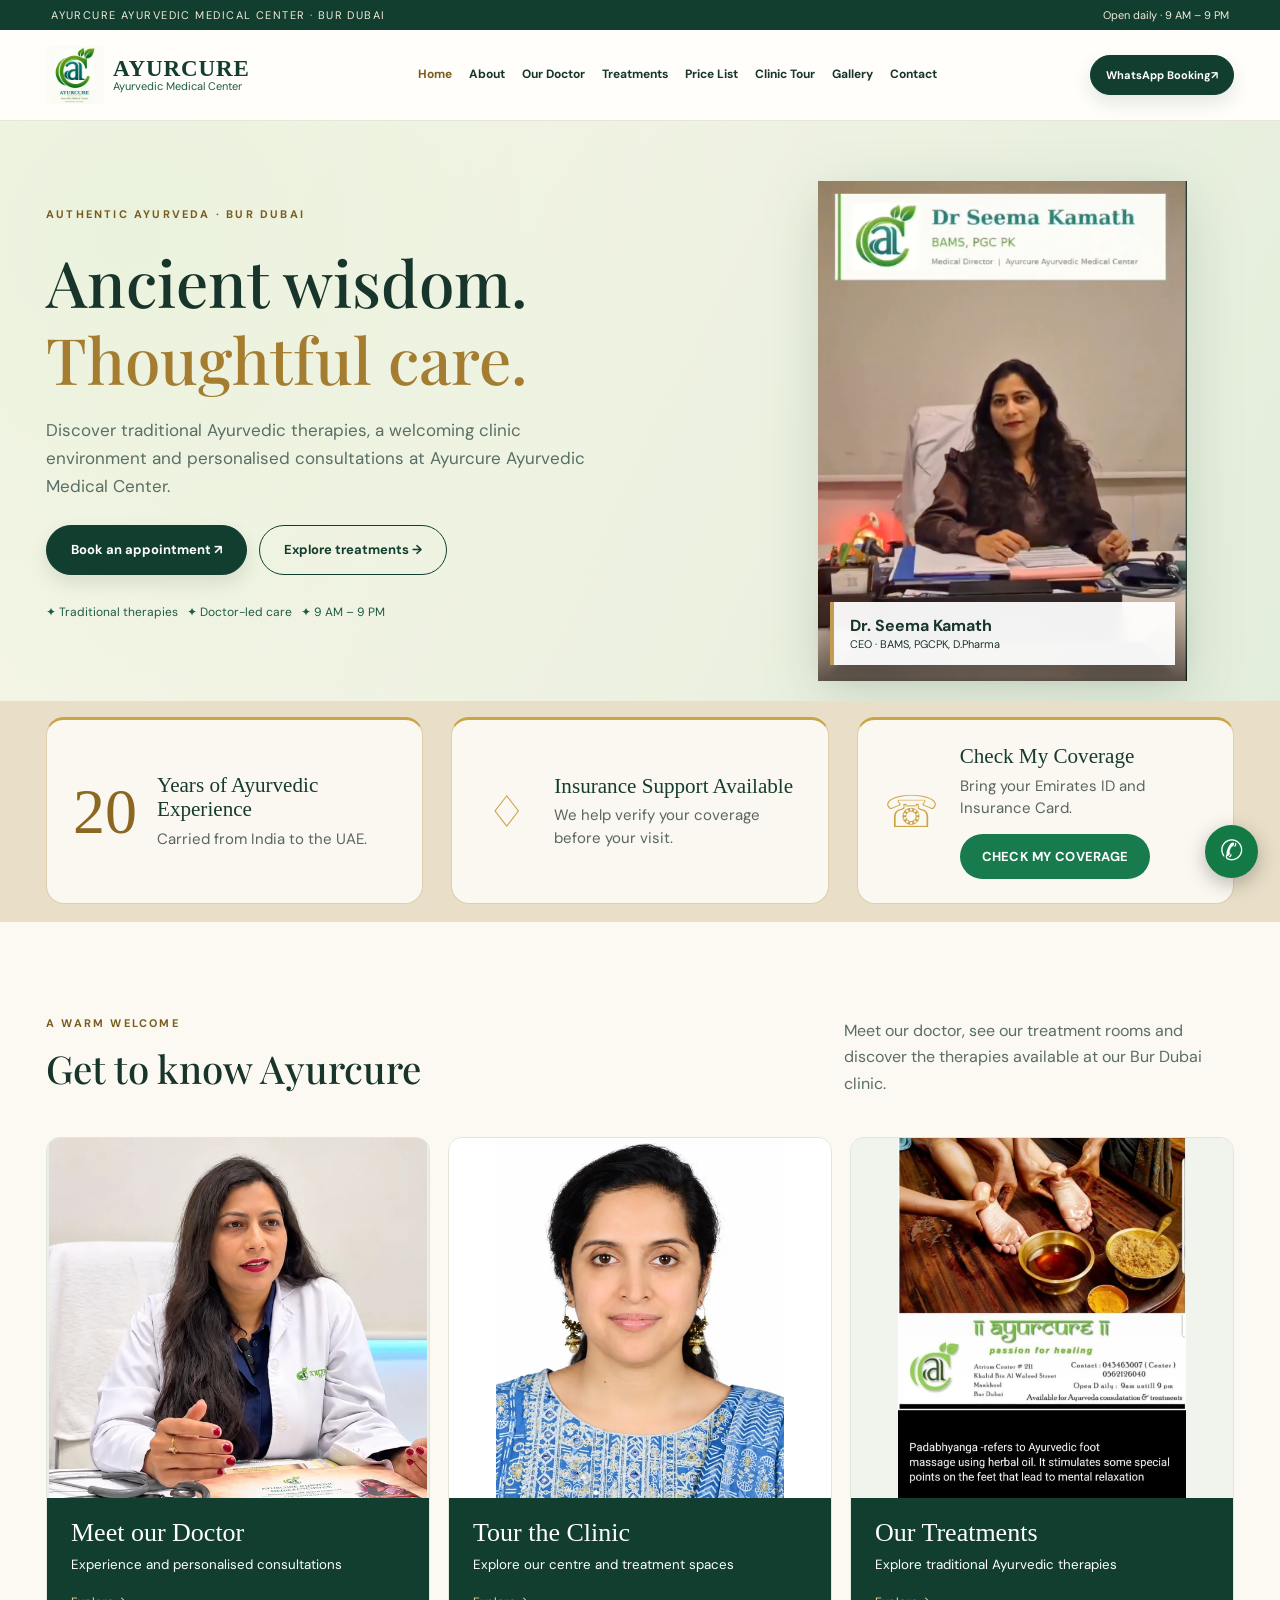
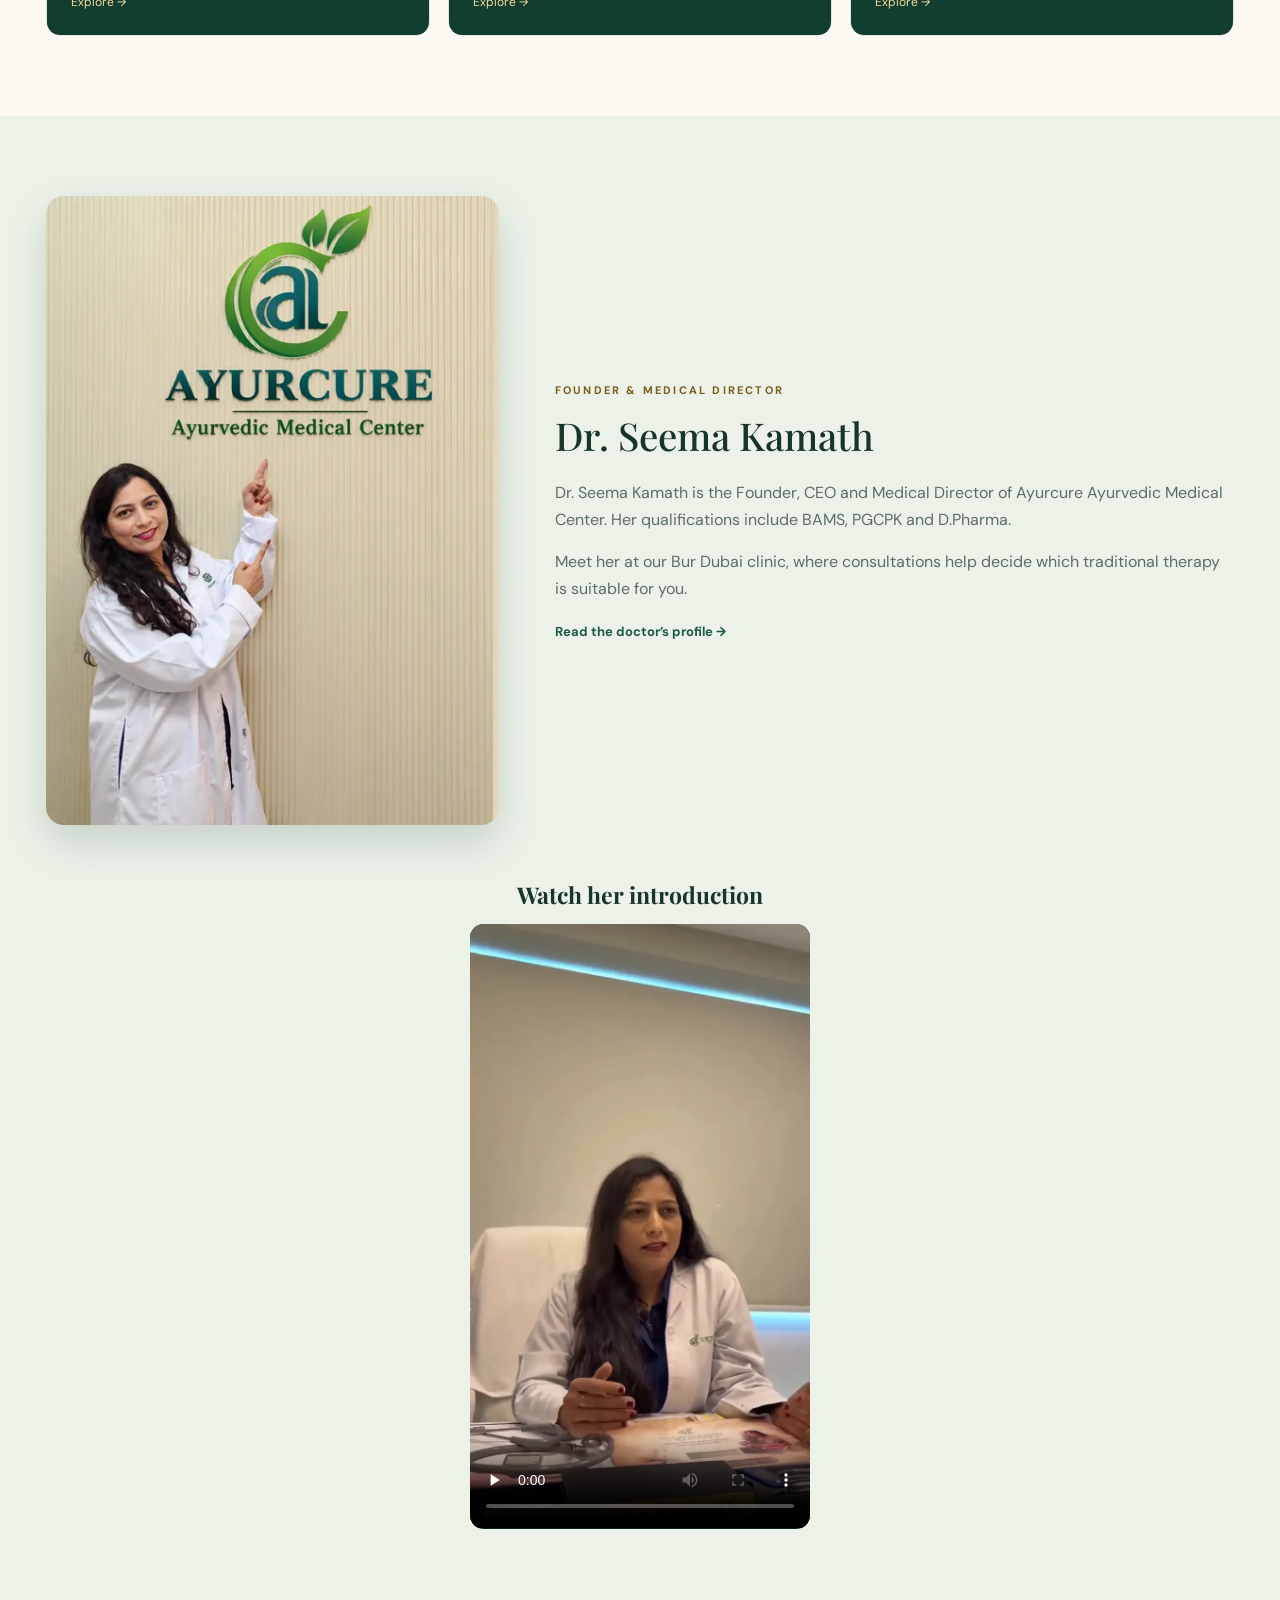
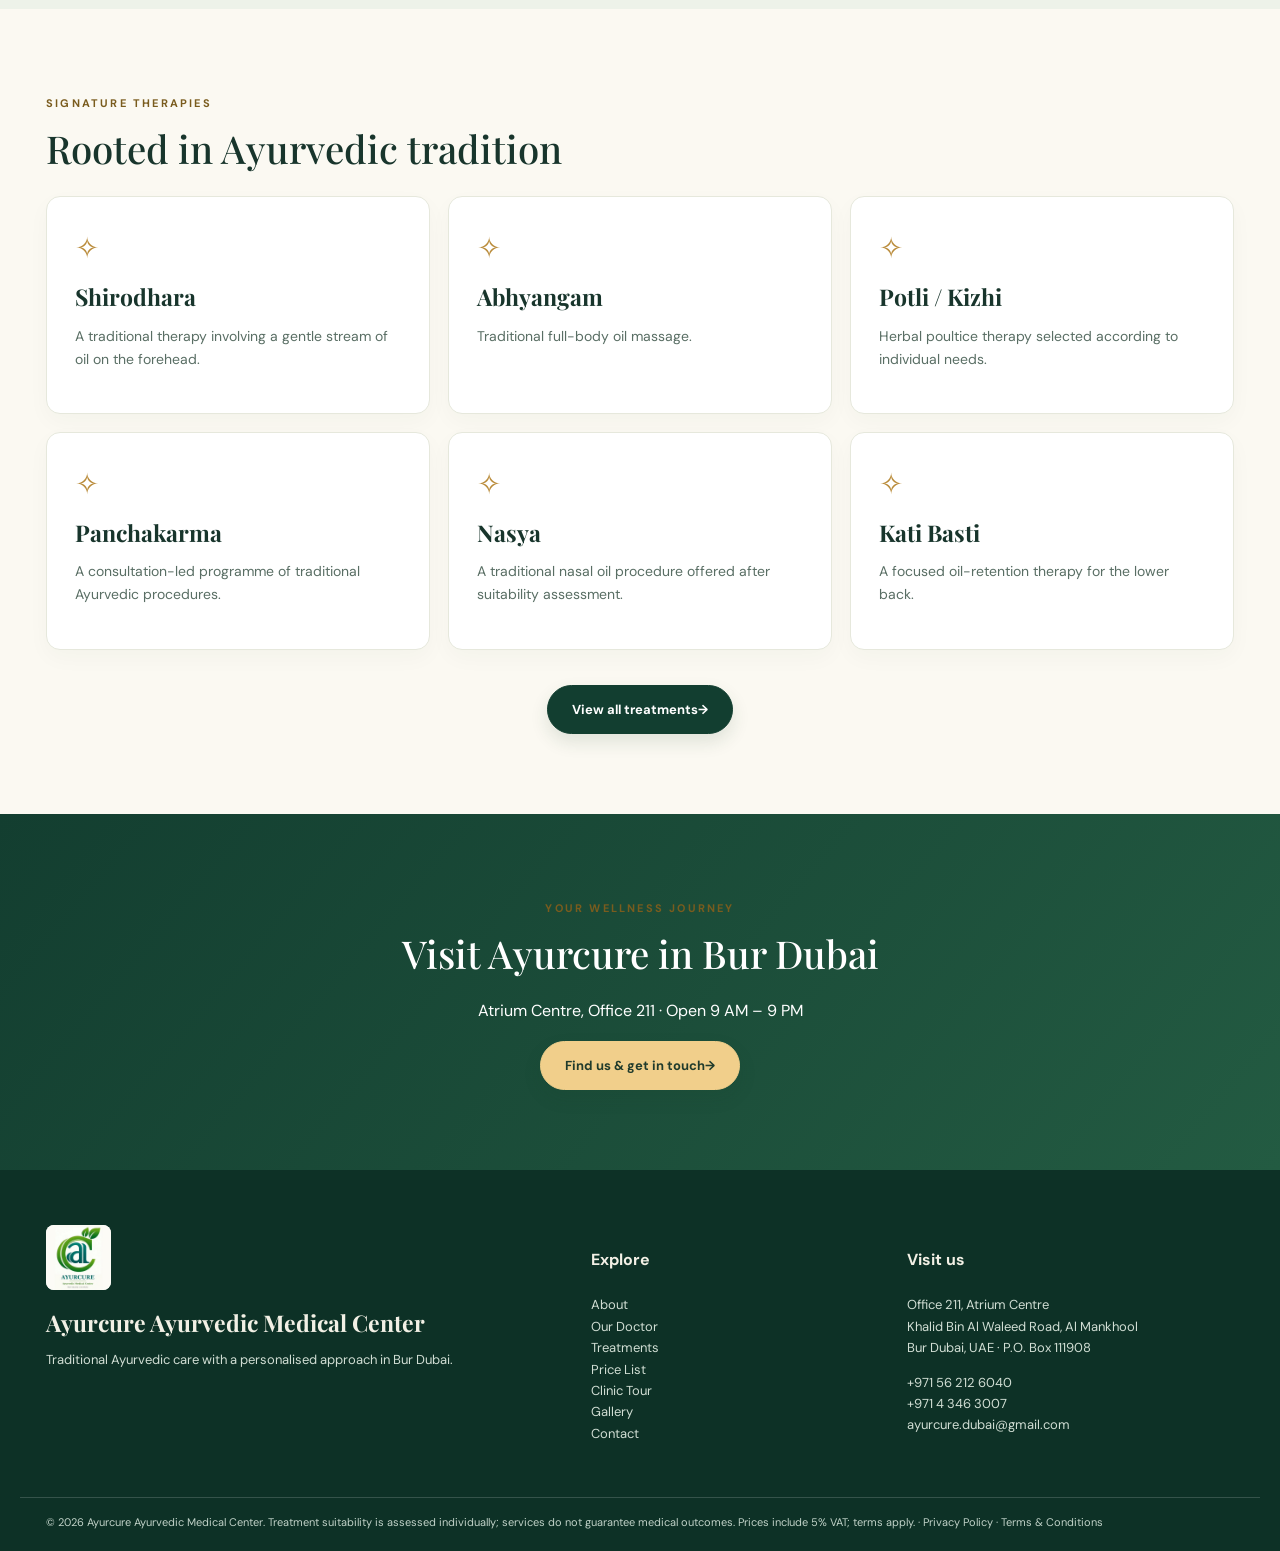
==== commit 2c4173a3: "Add files via upload" ====
--- a/index.html
+++ b/index.html
@@ -1,2 +1,2 @@
 <!DOCTYPE html>
-<html lang="en"><head><meta charset="utf-8"><meta name="viewport" content="width=device-width,initial-scale=1"><title>Ayurvedic Clinic in Bur Dubai | Ayurcure</title><meta name="description" content="Doctor-led Ayurvedic treatments in Bur Dubai: Shirodhara, Abhyangam, Panchakarma and more. Open daily 9 AM–9 PM. Book on WhatsApp."><link rel="canonical" href="https://www.myayurcure.net/"><meta name="robots" content="index,follow,max-image-preview:large"><meta name="theme-color" content="#123e30"><meta property="og:type" content="website"><meta property="og:site_name" content="Ayurcure Ayurvedic Medical Center"><meta property="og:title" content="Ayurvedic Clinic in Bur Dubai | Ayurcure"><meta property="og:description" content="Doctor-led Ayurvedic treatments in Bur Dubai: Shirodhara, Abhyangam, Panchakarma and more. Open daily 9 AM–9 PM. Book on WhatsApp."><meta property="og:url" content="https://www.myayurcure.net/"><meta property="og:image" content="https://www.myayurcure.net/branding/og-image.jpg"><meta property="og:image:width" content="1200"><meta property="og:image:height" content="630"><meta property="og:locale" content="en_AE"><meta name="twitter:card" content="summary_large_image"><meta name="twitter:title" content="Ayurvedic Clinic in Bur Dubai | Ayurcure"><meta name="twitter:description" content="Doctor-led Ayurvedic treatments in Bur Dubai: Shirodhara, Abhyangam, Panchakarma and more. Open daily 9 AM–9 PM. Book on WhatsApp."><meta name="twitter:image" content="https://www.myayurcure.net/branding/og-image.jpg"><link rel="icon" href="/favicon.ico" sizes="any"><link rel="icon" href="/favicon-32.png" type="image/png" sizes="32x32"><link rel="apple-touch-icon" href="/apple-touch-icon.png"><link rel="preconnect" href="https://fonts.googleapis.com"><link rel="preconnect" href="https://fonts.gstatic.com" crossorigin><link rel="stylesheet" href="https://fonts.googleapis.com/css2?family=DM+Sans:wght@400;600;700&family=Playfair+Display:wght@500;600;700&display=swap"><link rel="preload" as="image" href="branding/dr-seema-ceo.png" fetchpriority="high"><script type="application/ld+json">{"@context": "https://schema.org", "@type": "MedicalClinic", "name": "Ayurcure Ayurvedic Medical Center", "url": "https://www.myayurcure.net/", "image": "https://www.myayurcure.net/branding/og-image.jpg", "telephone": "+971562126040", "email": "ayurcure.dubai@gmail.com", "medicalSpecialty": "Ayurveda", "priceRange": "AED 99 - AED 2,800+", "address": {"@type": "PostalAddress", "streetAddress": "Office 211, Atrium Centre, Khalid Bin Al Waleed Road, Al Mankhool", "addressLocality": "Bur Dubai", "addressRegion": "Dubai", "addressCountry": "AE"}, "hasMap": "https://www.google.com/maps/search/?api=1&query=Atrium+Centre+Khalid+Bin+Al+Waleed+Road+Mankhool+Dubai", "openingHoursSpecification": [{"@type": "OpeningHoursSpecification", "dayOfWeek": ["Monday", "Tuesday", "Wednesday", "Thursday", "Friday", "Saturday", "Sunday"], "opens": "09:00", "closes": "21:00"}], "founder": {"@type": "Person", "name": "Dr. Seema Kamath"}}</script><link rel="stylesheet" href="style.css"></head><body><a class="skip" href="#main">Skip to content</a><div class="topline">AYURCURE AYURVEDIC MEDICAL CENTER · BUR DUBAI <span>Open daily · 9 AM – 9 PM</span></div><header><div class="shell header"><a class="identity" href="index.html"><img alt="Ayurcure emblem" src="branding/logo.jpg" width="58" height="63"/><span><strong>AYURCURE</strong><small>Ayurvedic Medical Center</small></span></a><button class="hamburger" id="menu" type="button" aria-label="Toggle menu" aria-expanded="false" aria-controls="nav">☰</button><nav id="nav" aria-label="Main"><a class="active" aria-current="page" href="index.html">Home</a><a href="about.html">About</a><a href="doctors.html">Our Doctor</a><a href="treatments.html">Treatments</a><a href="pricing.html">Price List</a><a href="clinic-tour.html">Clinic Tour</a><a href="gallery.html">Gallery</a><a href="contact.html">Contact</a></nav><a class="btn small desktop" href="https://wa.me/971562126040?text=Hello%20Ayurcure%2C%20I%20would%20like%20to%20enquire%20about%20an%20appointment." rel="noopener" target="_blank">WhatsApp Booking <span aria-hidden="true">↗</span></a></div></header><main id="main"><section class="hero"><div class="shell hero-grid"><div class="herotext"><span class="eyebrow">AUTHENTIC AYURVEDA · BUR DUBAI</span><h1>Ancient wisdom.<br/><i>Thoughtful care.</i></h1><p>Discover traditional Ayurvedic therapies, a welcoming clinic environment and personalised consultations at Ayurcure Ayurvedic Medical Center.</p><div class="actions"><a class="btn" href="https://wa.me/971562126040?text=Hello%20Ayurcure%2C%20I%20would%20like%20to%20enquire%20about%20an%20appointment." rel="noopener" target="_blank">Book an appointment ↗</a><a class="btn ghost" href="treatments.html">Explore treatments →</a></div><div class="minifeatures">✦ Traditional therapies   ✦ Doctor-led care   ✦ 9 AM – 9 PM</div></div><div class="heroimage"><div class="doctor-photo-frame"><img alt="Dr. Seema Kamath" src="branding/dr-seema-ceo.png"/><div class="doctorlabel"><strong>Dr. Seema Kamath</strong><span>CEO · BAMS, PGCPK, D.Pharma</span></div></div></div></div></section><section class="legacy-insurance-banner" aria-label="Experience and insurance information"><div class="shell legacy-insurance-grid"><div class="legacy-info-card"><span class="legacy-number">20</span><div><p class="legacy-title">Years of Ayurvedic Experience</p><p>Carried from India to the UAE.</p></div></div><div class="legacy-info-card"><span class="legacy-symbol" aria-hidden="true">♢</span><div><p class="legacy-title">Insurance Support Available</p><p>We help verify your coverage before your visit.</p></div></div><div class="legacy-info-card"><span class="legacy-symbol" aria-hidden="true">☏</span><div><p class="legacy-title">Check My Coverage</p><p>Bring your Emirates ID and Insurance Card.</p><a class="legacy-coverage-btn" href="https://wa.me/971562126040?text=Hello%20Ayurcure%2C%20I%20would%20like%20to%20check%20my%20insurance%20coverage%20for%20Ayurvedic%20treatments.%20Please%20advise%20what%20information%20is%20required." target="_blank" rel="noopener noreferrer">CHECK MY COVERAGE</a></div></div></div></section><section class="shell section"><div class="sectiontop"><div><span class="eyebrow">A WARM WELCOME</span><h2>Get to know Ayurcure</h2></div><p>Meet our doctor, see our treatment rooms and discover the therapies available at our Bur Dubai clinic.</p></div><div class="cards"><a class="tile" href="doctors.html"><img class="seemaimg" alt="Dr. Seema Kamath, Founder and Medical Director of Ayurcure, speaking with patients" loading="lazy" decoding="async" width="640" height="608" src="photos/dr-seema-tile-640.webp" srcset="photos/dr-seema-tile-640.webp 640w, photos/dr-seema-tile-960.webp 960w" sizes="(max-width:540px) 92vw, (max-width:850px) 46vw, 400px"/><span class="tilecontent"><strong>Meet our Doctor</strong><small>Experience and personalised consultations</small><em>Explore <span aria-hidden="true">→</span></em></span></a><a class="tile" href="clinic-tour.html"><img class="faceimg" alt="Tour the Clinic: Dr. Megha Padmakumar, Ayurvedic Physician at Ayurcure" loading="lazy" decoding="async" width="480" height="600" src="photos/dr-megha-480.webp" srcset="photos/dr-megha-480.webp 480w, photos/dr-megha-768.webp 768w" sizes="(max-width:540px) 92vw, (max-width:850px) 46vw, 400px"/><span class="tilecontent"><strong>Tour the Clinic</strong><small>Explore our centre and treatment spaces</small><em>Explore <span aria-hidden="true">→</span></em></span></a><a class="tile" href="treatments.html"><img alt="Ayurvedic herbal treatment at Ayurcure" loading="lazy" src="photos/photo-12.webp"/><span class="tilecontent"><strong>Our Treatments</strong><small>Explore traditional Ayurvedic therapies</small><em>Explore <span aria-hidden="true">→</span></em></span></a></div><article class="profile" aria-labelledby="megha-name"><figure class="profilephoto"><img src="photos/dr-megha-768.webp" srcset="photos/dr-megha-480.webp 480w, photos/dr-megha-768.webp 768w" sizes="(max-width:850px) 92vw, 380px" width="768" height="960" loading="lazy" decoding="async" alt="Portrait of Dr. Megha Padmakumar, Ayurvedic Physician at Ayurcure"></figure><div class="profiletext"><span class="eyebrow">AYURVEDIC PHYSICIAN</span><h3 id="megha-name">Dr. Megha Padmakumar, BAMS</h3><p>Dr. Megha Padmakumar, BAMS, is a qualified Ayurvedic Physician and a graduate of SDM College of Ayurveda, Udupi, India. With over 7 years of clinical experience in India and the UAE, she specializes in the management of spondylosis, back and joint pain, stress-related conditions, lifestyle disorders, and holistic wellness.</p><p>Dr. Megha adopts a patient-centered approach, providing personalized Ayurvedic treatments and lifestyle guidance tailored to individual health needs, helping patients achieve long-term well-being through authentic Ayurvedic care.</p></div></article></section><section class="section soft"><div class="shell meet"><figure class="meetphoto"><img src="photos/dr-seema-clinic-1024.webp" srcset="photos/dr-seema-clinic-480.webp 480w, photos/dr-seema-clinic-768.webp 768w, photos/dr-seema-clinic-1024.webp 1024w" sizes="(max-width:850px) 92vw, 450px" width="1024" height="1422" loading="lazy" decoding="async" alt="Dr. Seema at Ayurcure Ayurvedic Medical Center beneath the Ayurcure clinic logo"></figure><div class="meettext"><span class="eyebrow">FOUNDER &amp; MEDICAL DIRECTOR</span><h2>Dr. Seema Kamath</h2><p>Dr. Seema Kamath is the Founder, CEO and Medical Director of Ayurcure Ayurvedic Medical Center. Her qualifications include BAMS, PGCPK and D.Pharma.</p><p>Meet her at our Bur Dubai clinic, where consultations help decide which traditional therapy is suitable for you.</p><a class="textlink" href="doctors.html">Read the doctor’s profile <span aria-hidden="true">→</span></a></div><div class="meetvideo"><h3>Watch her introduction</h3><div class="vwrap"><video controls playsinline preload="none" poster="posters/doctor-intro.webp" width="720" height="1280" aria-label="Introduction by Dr. Seema Kamath"><source src="doctor-intro.mp4" type="video/mp4">Your browser does not support video playback.</video></div></div></div></section><section class="shell section"><span class="eyebrow">SIGNATURE THERAPIES</span><h2>Rooted in Ayurvedic tradition</h2><div class="treatmentgrid"><a class="treatcard" href="treatments.html"><span aria-hidden="true">✧</span><h3>Shirodhara</h3><p>A traditional therapy involving a gentle stream of oil on the forehead.</p></a><a class="treatcard" href="treatments.html"><span aria-hidden="true">✧</span><h3>Abhyangam</h3><p>Traditional full-body oil massage.</p></a><a class="treatcard" href="treatments.html"><span aria-hidden="true">✧</span><h3>Potli / Kizhi</h3><p>Herbal poultice therapy selected according to individual needs.</p></a><a class="treatcard" href="treatments.html"><span aria-hidden="true">✧</span><h3>Panchakarma</h3><p>A consultation-led programme of traditional Ayurvedic procedures.</p></a><a class="treatcard" href="treatments.html"><span aria-hidden="true">✧</span><h3>Nasya</h3><p>A traditional nasal oil procedure offered after suitability assessment.</p></a><a class="treatcard" href="treatments.html"><span aria-hidden="true">✧</span><h3>Kati Basti</h3><p>A focused oil-retention therapy for the lower back.</p></a></div><div class="center"><a class="btn" href="treatments.html">View all treatments <span aria-hidden="true">→</span></a></div></section><section class="section cta"><div class="shell"><span class="eyebrow">YOUR WELLNESS JOURNEY</span><h2>Visit Ayurcure in Bur Dubai</h2><p>Atrium Centre, Office 211 · Open 9 AM – 9 PM</p><a class="btn gold" href="contact.html">Find us &amp; get in touch <span aria-hidden="true">→</span></a></div></section></main><footer><div class="shell footergrid"><div><img class="footlogo" src="branding/logo.jpg" alt="Ayurcure emblem" width="65" height="65" loading="lazy"><h3>Ayurcure Ayurvedic Medical Center</h3><p>Traditional Ayurvedic care with a personalised approach in Bur Dubai.</p></div><div><h4>Explore</h4><p><a href="about.html">About</a><br><a href="doctors.html">Our Doctor</a><br><a href="treatments.html">Treatments</a><br><a href="pricing.html">Price List</a><br><a href="clinic-tour.html">Clinic Tour</a><br><a href="gallery.html">Gallery</a><br><a href="contact.html">Contact</a></p></div><div><h4>Visit us</h4><p>Office 211, Atrium Centre<br>Khalid Bin Al Waleed Road, Al Mankhool<br>Bur Dubai, UAE · P.O. Box 111908</p><p><a href="tel:+971562126040">+971 56 212 6040</a><br><a href="tel:+97143463007">+971 4 346 3007</a><br><a href="mailto:ayurcure.dubai@gmail.com">ayurcure.dubai@gmail.com</a></p></div></div><div class="shell fine">© 2026 Ayurcure Ayurvedic Medical Center. Treatment suitability is assessed individually; services do not guarantee medical outcomes. Prices include 5% VAT; terms apply. · <a href="privacy.html">Privacy Policy</a> · <a href="terms.html">Terms &amp; Conditions</a></div></footer><a aria-label="Enquire on WhatsApp" class="floatwa" href="https://wa.me/971562126040?text=Hello%20Ayurcure%2C%20I%20would%20like%20to%20enquire%20about%20an%20appointment." rel="noopener" target="_blank"><span aria-hidden="true">✆</span></a><div class="mbar" role="group" aria-label="Quick contact"><a href="tel:+971562126040">Call</a><a href="https://wa.me/971562126040?text=Hello%20Ayurcure%2C%20I%20would%20like%20to%20enquire%20about%20an%20appointment." target="_blank" rel="noopener">WhatsApp</a><a href="https://www.google.com/maps/search/?api=1&amp;query=Atrium+Centre+Khalid+Bin+Al+Waleed+Road+Mankhool+Dubai" target="_blank" rel="noopener">Directions</a></div><script src="site.js" defer></script></body></html>+<html lang="en"><head><meta charset="utf-8"><meta name="viewport" content="width=device-width,initial-scale=1"><title>Ayurvedic Clinic in Bur Dubai | Ayurcure</title><meta name="description" content="Doctor-led Ayurvedic treatments in Bur Dubai: Shirodhara, Abhyangam, Panchakarma and more. Open daily 9 AM–9 PM. Book on WhatsApp."><link rel="canonical" href="https://www.myayurcure.net/"><meta name="robots" content="index,follow,max-image-preview:large"><meta name="theme-color" content="#123e30"><meta property="og:type" content="website"><meta property="og:site_name" content="Ayurcure Ayurvedic Medical Center"><meta property="og:title" content="Ayurvedic Clinic in Bur Dubai | Ayurcure"><meta property="og:description" content="Doctor-led Ayurvedic treatments in Bur Dubai: Shirodhara, Abhyangam, Panchakarma and more. Open daily 9 AM–9 PM. Book on WhatsApp."><meta property="og:url" content="https://www.myayurcure.net/"><meta property="og:image" content="https://www.myayurcure.net/branding/og-image.jpg"><meta property="og:image:width" content="1200"><meta property="og:image:height" content="630"><meta property="og:locale" content="en_AE"><meta name="twitter:card" content="summary_large_image"><meta name="twitter:title" content="Ayurvedic Clinic in Bur Dubai | Ayurcure"><meta name="twitter:description" content="Doctor-led Ayurvedic treatments in Bur Dubai: Shirodhara, Abhyangam, Panchakarma and more. Open daily 9 AM–9 PM. Book on WhatsApp."><meta name="twitter:image" content="https://www.myayurcure.net/branding/og-image.jpg"><link rel="icon" href="/favicon.ico" sizes="any"><link rel="icon" href="/favicon-32.png" type="image/png" sizes="32x32"><link rel="apple-touch-icon" href="/apple-touch-icon.png"><link rel="preconnect" href="https://fonts.googleapis.com"><link rel="preconnect" href="https://fonts.gstatic.com" crossorigin><link rel="stylesheet" href="https://fonts.googleapis.com/css2?family=DM+Sans:wght@400;600;700&family=Playfair+Display:wght@500;600;700&display=swap"><link rel="preload" as="image" href="branding/dr-seema-ceo.png" fetchpriority="high"><script type="application/ld+json">{"@context": "https://schema.org", "@type": "MedicalClinic", "name": "Ayurcure Ayurvedic Medical Center", "url": "https://www.myayurcure.net/", "image": "https://www.myayurcure.net/branding/og-image.jpg", "telephone": "+971562126040", "email": "ayurcure.dubai@gmail.com", "medicalSpecialty": "Ayurveda", "priceRange": "AED 99 - AED 2,800+", "address": {"@type": "PostalAddress", "streetAddress": "Office 211, Atrium Centre, Khalid Bin Al Waleed Road, Al Mankhool", "addressLocality": "Bur Dubai", "addressRegion": "Dubai", "addressCountry": "AE"}, "hasMap": "https://www.google.com/maps/search/?api=1&query=Atrium+Centre+Khalid+Bin+Al+Waleed+Road+Mankhool+Dubai", "openingHoursSpecification": [{"@type": "OpeningHoursSpecification", "dayOfWeek": ["Monday", "Tuesday", "Wednesday", "Thursday", "Friday", "Saturday", "Sunday"], "opens": "09:00", "closes": "21:00"}], "founder": {"@type": "Person", "name": "Dr. Seema Kamath"}}</script><link rel="stylesheet" href="style.css"></head><body><a class="skip" href="#main">Skip to content</a><div class="topline">AYURCURE AYURVEDIC MEDICAL CENTER · BUR DUBAI <span>Open daily · 9 AM – 9 PM</span></div><header><div class="shell header"><a class="identity" href="index.html"><img alt="Ayurcure emblem" src="branding/logo.jpg" width="58" height="63"/><span><strong>AYURCURE</strong><small>Ayurvedic Medical Center</small></span></a><button class="hamburger" id="menu" type="button" aria-label="Toggle menu" aria-expanded="false" aria-controls="nav">☰</button><nav id="nav" aria-label="Main"><a class="active" aria-current="page" href="index.html">Home</a><a href="about.html">About</a><a href="doctors.html">Our Doctor</a><a href="treatments.html">Treatments</a><a href="pricing.html">Price List</a><a href="clinic-tour.html">Clinic Tour</a><a href="gallery.html">Gallery</a><a href="contact.html">Contact</a></nav><a class="btn small desktop" href="https://wa.me/971562126040?text=Hello%20Ayurcure%2C%20I%20would%20like%20to%20enquire%20about%20an%20appointment." rel="noopener" target="_blank">WhatsApp Booking <span aria-hidden="true">↗</span></a></div></header><main id="main"><section class="hero"><div class="shell hero-grid"><div class="herotext"><span class="eyebrow">AUTHENTIC AYURVEDA · BUR DUBAI</span><h1>Ancient wisdom.<br/><i>Thoughtful care.</i></h1><p>Discover traditional Ayurvedic therapies, a welcoming clinic environment and personalised consultations at Ayurcure Ayurvedic Medical Center.</p><div class="actions"><a class="btn" href="https://wa.me/971562126040?text=Hello%20Ayurcure%2C%20I%20would%20like%20to%20enquire%20about%20an%20appointment." rel="noopener" target="_blank">Book an appointment ↗</a><a class="btn ghost" href="treatments.html">Explore treatments →</a></div><div class="minifeatures">✦ Traditional therapies   ✦ Doctor-led care   ✦ 9 AM – 9 PM</div></div><div class="heroimage"><div class="doctor-photo-frame"><img alt="Dr. Seema Kamath" src="branding/dr-seema-ceo.png"/><div class="doctorlabel"><strong>Dr. Seema Kamath</strong><span>CEO · BAMS, PGCPK, D.Pharma</span></div></div></div></div></section><section class="legacy-insurance-banner" aria-label="Experience and insurance information"><div class="shell legacy-insurance-grid"><div class="legacy-info-card"><span class="legacy-number">20</span><div><p class="legacy-title">Years of Ayurvedic Experience</p><p>Carried from India to the UAE.</p></div></div><div class="legacy-info-card"><span class="legacy-symbol" aria-hidden="true">♢</span><div><p class="legacy-title">Insurance Support Available</p><p>We help verify your coverage before your visit.</p></div></div><div class="legacy-info-card"><span class="legacy-symbol" aria-hidden="true">☏</span><div><p class="legacy-title">Check My Coverage</p><p>Bring your Emirates ID and Insurance Card.</p><a class="legacy-coverage-btn" href="https://wa.me/971562126040?text=Hello%20Ayurcure%2C%20I%20would%20like%20to%20check%20my%20insurance%20coverage%20for%20Ayurvedic%20treatments.%20Please%20advise%20what%20information%20is%20required." target="_blank" rel="noopener noreferrer">CHECK MY COVERAGE</a></div></div></div></section><section class="shell section"><div class="sectiontop"><div><span class="eyebrow">A WARM WELCOME</span><h2>Get to know Ayurcure</h2></div><p>Meet our doctor, see our treatment rooms and discover the therapies available at our Bur Dubai clinic.</p></div><div class="cards"><a class="tile" href="doctors.html"><img class="seemaimg" alt="Dr. Seema Kamath, Founder and Medical Director of Ayurcure, speaking with patients" loading="lazy" decoding="async" width="640" height="608" src="photos/dr-seema-tile-640.webp" srcset="photos/dr-seema-tile-640.webp 640w, photos/dr-seema-tile-960.webp 960w" sizes="(max-width:540px) 92vw, (max-width:850px) 46vw, 400px"/><span class="tilecontent"><strong>Meet our Doctor</strong><small>Experience and personalised consultations</small><em>Explore <span aria-hidden="true">→</span></em></span></a><a class="tile" href="clinic-tour.html"><img class="faceimg" alt="Tour the Clinic: Dr. Megha Padmakumar, Ayurvedic Physician at Ayurcure" loading="lazy" decoding="async" width="480" height="600" src="photos/dr-megha-480.webp" srcset="photos/dr-megha-480.webp 480w, photos/dr-megha-768.webp 768w" sizes="(max-width:540px) 92vw, (max-width:850px) 46vw, 400px"/><span class="tilecontent"><strong>Tour the Clinic</strong><small>Explore our centre and treatment spaces</small><em>Explore <span aria-hidden="true">→</span></em></span></a><a class="tile" href="treatments.html"><img alt="Ayurvedic herbal treatment at Ayurcure" loading="lazy" src="photos/photo-12.webp"/><span class="tilecontent"><strong>Our Treatments</strong><small>Explore traditional Ayurvedic therapies</small><em>Explore <span aria-hidden="true">→</span></em></span></a></div></section><section class="section soft"><div class="shell meet"><figure class="meetphoto"><img src="photos/dr-seema-clinic-1024.webp" srcset="photos/dr-seema-clinic-480.webp 480w, photos/dr-seema-clinic-768.webp 768w, photos/dr-seema-clinic-1024.webp 1024w" sizes="(max-width:850px) 92vw, 450px" width="1024" height="1422" loading="lazy" decoding="async" alt="Dr. Seema at Ayurcure Ayurvedic Medical Center beneath the Ayurcure clinic logo"></figure><div class="meettext"><span class="eyebrow">FOUNDER &amp; MEDICAL DIRECTOR</span><h2>Dr. Seema Kamath</h2><p>Dr. Seema Kamath is the Founder, CEO and Medical Director of Ayurcure Ayurvedic Medical Center. Her qualifications include BAMS, PGCPK and D.Pharma.</p><p>Meet her at our Bur Dubai clinic, where consultations help decide which traditional therapy is suitable for you.</p><a class="textlink" href="doctors.html">Read the doctor’s profile <span aria-hidden="true">→</span></a></div><div class="meetvideo"><h3>Watch her introduction</h3><div class="vwrap"><video controls playsinline preload="none" poster="posters/doctor-intro.webp" width="720" height="1280" aria-label="Introduction by Dr. Seema Kamath"><source src="doctor-intro.mp4" type="video/mp4">Your browser does not support video playback.</video></div></div></div></section><section class="shell section"><span class="eyebrow">SIGNATURE THERAPIES</span><h2>Rooted in Ayurvedic tradition</h2><div class="treatmentgrid"><a class="treatcard" href="treatments.html"><span aria-hidden="true">✧</span><h3>Shirodhara</h3><p>A traditional therapy involving a gentle stream of oil on the forehead.</p></a><a class="treatcard" href="treatments.html"><span aria-hidden="true">✧</span><h3>Abhyangam</h3><p>Traditional full-body oil massage.</p></a><a class="treatcard" href="treatments.html"><span aria-hidden="true">✧</span><h3>Potli / Kizhi</h3><p>Herbal poultice therapy selected according to individual needs.</p></a><a class="treatcard" href="treatments.html"><span aria-hidden="true">✧</span><h3>Panchakarma</h3><p>A consultation-led programme of traditional Ayurvedic procedures.</p></a><a class="treatcard" href="treatments.html"><span aria-hidden="true">✧</span><h3>Nasya</h3><p>A traditional nasal oil procedure offered after suitability assessment.</p></a><a class="treatcard" href="treatments.html"><span aria-hidden="true">✧</span><h3>Kati Basti</h3><p>A focused oil-retention therapy for the lower back.</p></a></div><div class="center"><a class="btn" href="treatments.html">View all treatments <span aria-hidden="true">→</span></a></div></section><section class="section cta"><div class="shell"><span class="eyebrow">YOUR WELLNESS JOURNEY</span><h2>Visit Ayurcure in Bur Dubai</h2><p>Atrium Centre, Office 211 · Open 9 AM – 9 PM</p><a class="btn gold" href="contact.html">Find us &amp; get in touch <span aria-hidden="true">→</span></a></div></section></main><footer><div class="shell footergrid"><div><img class="footlogo" src="branding/logo.jpg" alt="Ayurcure emblem" width="65" height="65" loading="lazy"><h3>Ayurcure Ayurvedic Medical Center</h3><p>Traditional Ayurvedic care with a personalised approach in Bur Dubai.</p></div><div><h4>Explore</h4><p><a href="about.html">About</a><br><a href="doctors.html">Our Doctor</a><br><a href="treatments.html">Treatments</a><br><a href="pricing.html">Price List</a><br><a href="clinic-tour.html">Clinic Tour</a><br><a href="gallery.html">Gallery</a><br><a href="contact.html">Contact</a></p></div><div><h4>Visit us</h4><p>Office 211, Atrium Centre<br>Khalid Bin Al Waleed Road, Al Mankhool<br>Bur Dubai, UAE · P.O. Box 111908</p><p><a href="tel:+971562126040">+971 56 212 6040</a><br><a href="tel:+97143463007">+971 4 346 3007</a><br><a href="mailto:ayurcure.dubai@gmail.com">ayurcure.dubai@gmail.com</a></p></div></div><div class="shell fine">© 2026 Ayurcure Ayurvedic Medical Center. Treatment suitability is assessed individually; services do not guarantee medical outcomes. Prices include 5% VAT; terms apply. · <a href="privacy.html">Privacy Policy</a> · <a href="terms.html">Terms &amp; Conditions</a></div></footer><a aria-label="Enquire on WhatsApp" class="floatwa" href="https://wa.me/971562126040?text=Hello%20Ayurcure%2C%20I%20would%20like%20to%20enquire%20about%20an%20appointment." rel="noopener" target="_blank"><span aria-hidden="true">✆</span></a><div class="mbar" role="group" aria-label="Quick contact"><a href="tel:+971562126040">Call</a><a href="https://wa.me/971562126040?text=Hello%20Ayurcure%2C%20I%20would%20like%20to%20enquire%20about%20an%20appointment." target="_blank" rel="noopener">WhatsApp</a><a href="https://www.google.com/maps/search/?api=1&amp;query=Atrium+Centre+Khalid+Bin+Al+Waleed+Road+Mankhool+Dubai" target="_blank" rel="noopener">Directions</a></div><script src="site.js" defer></script></body></html>
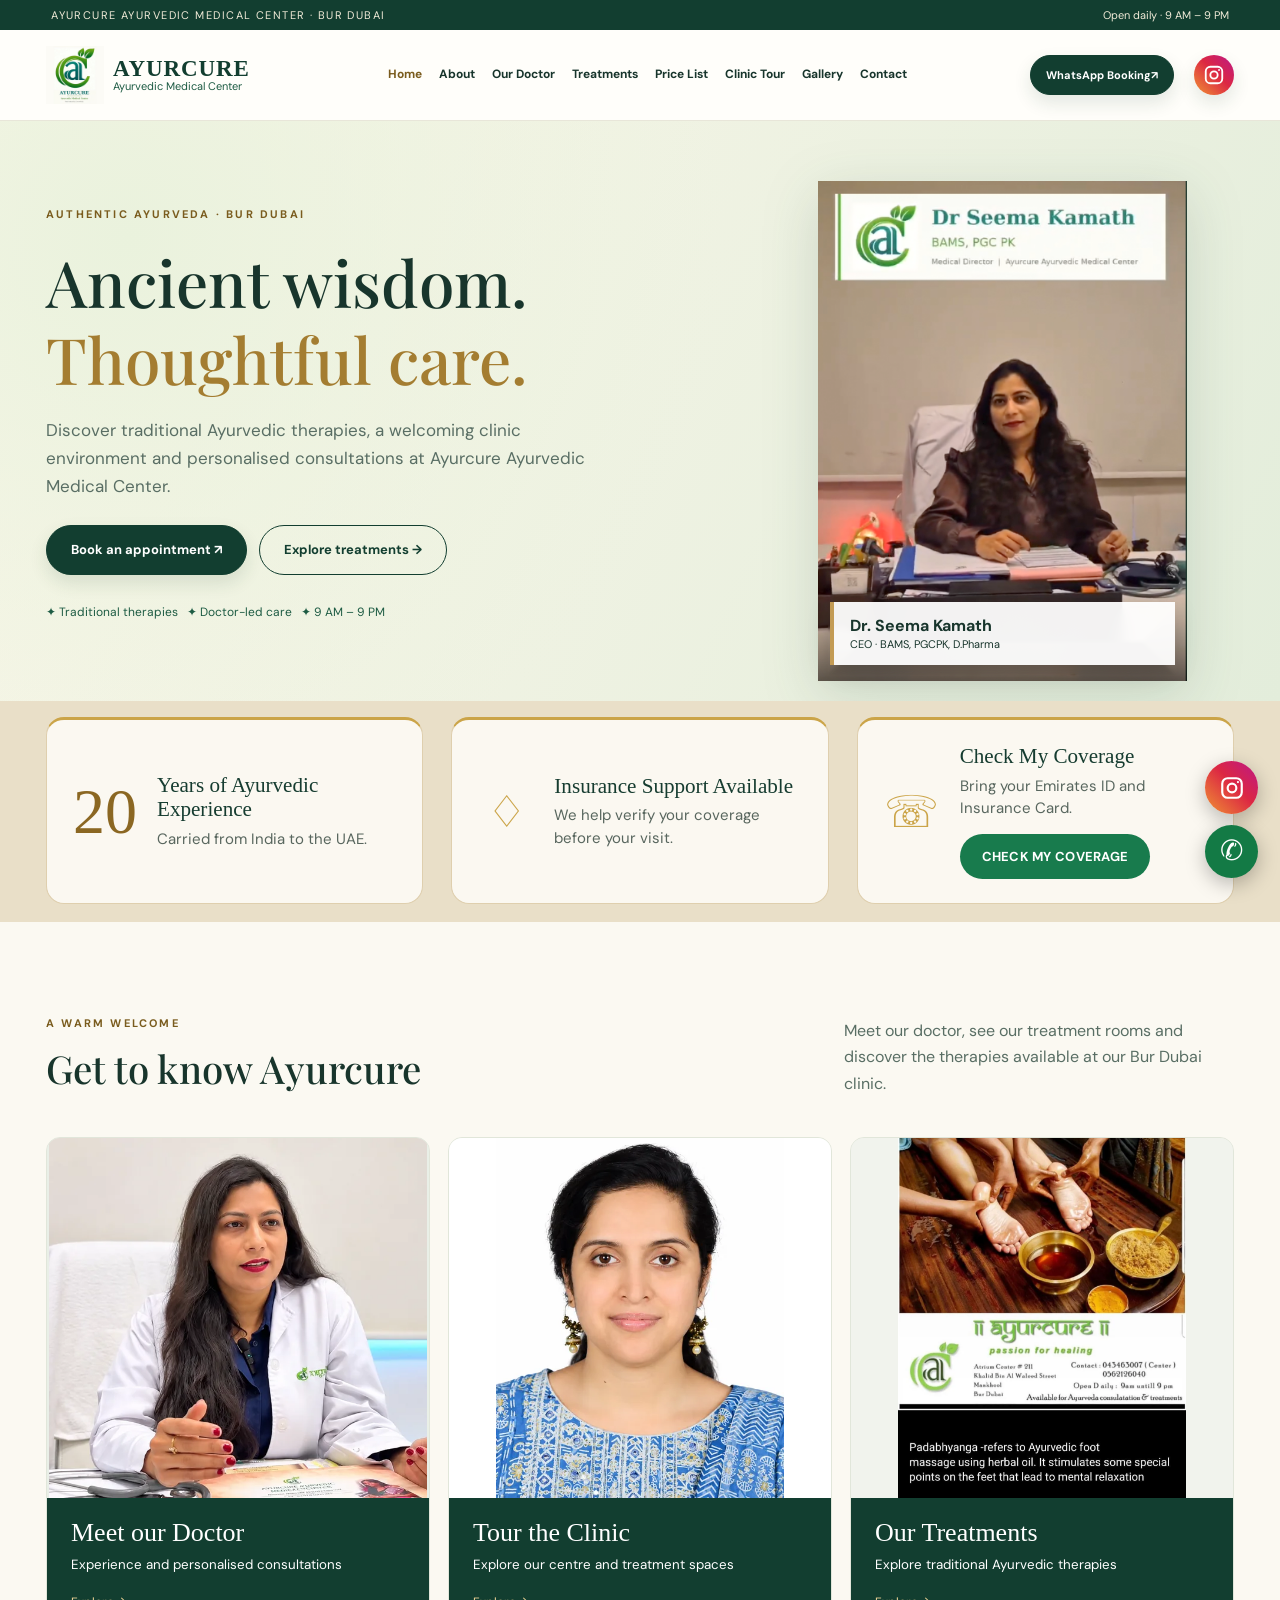
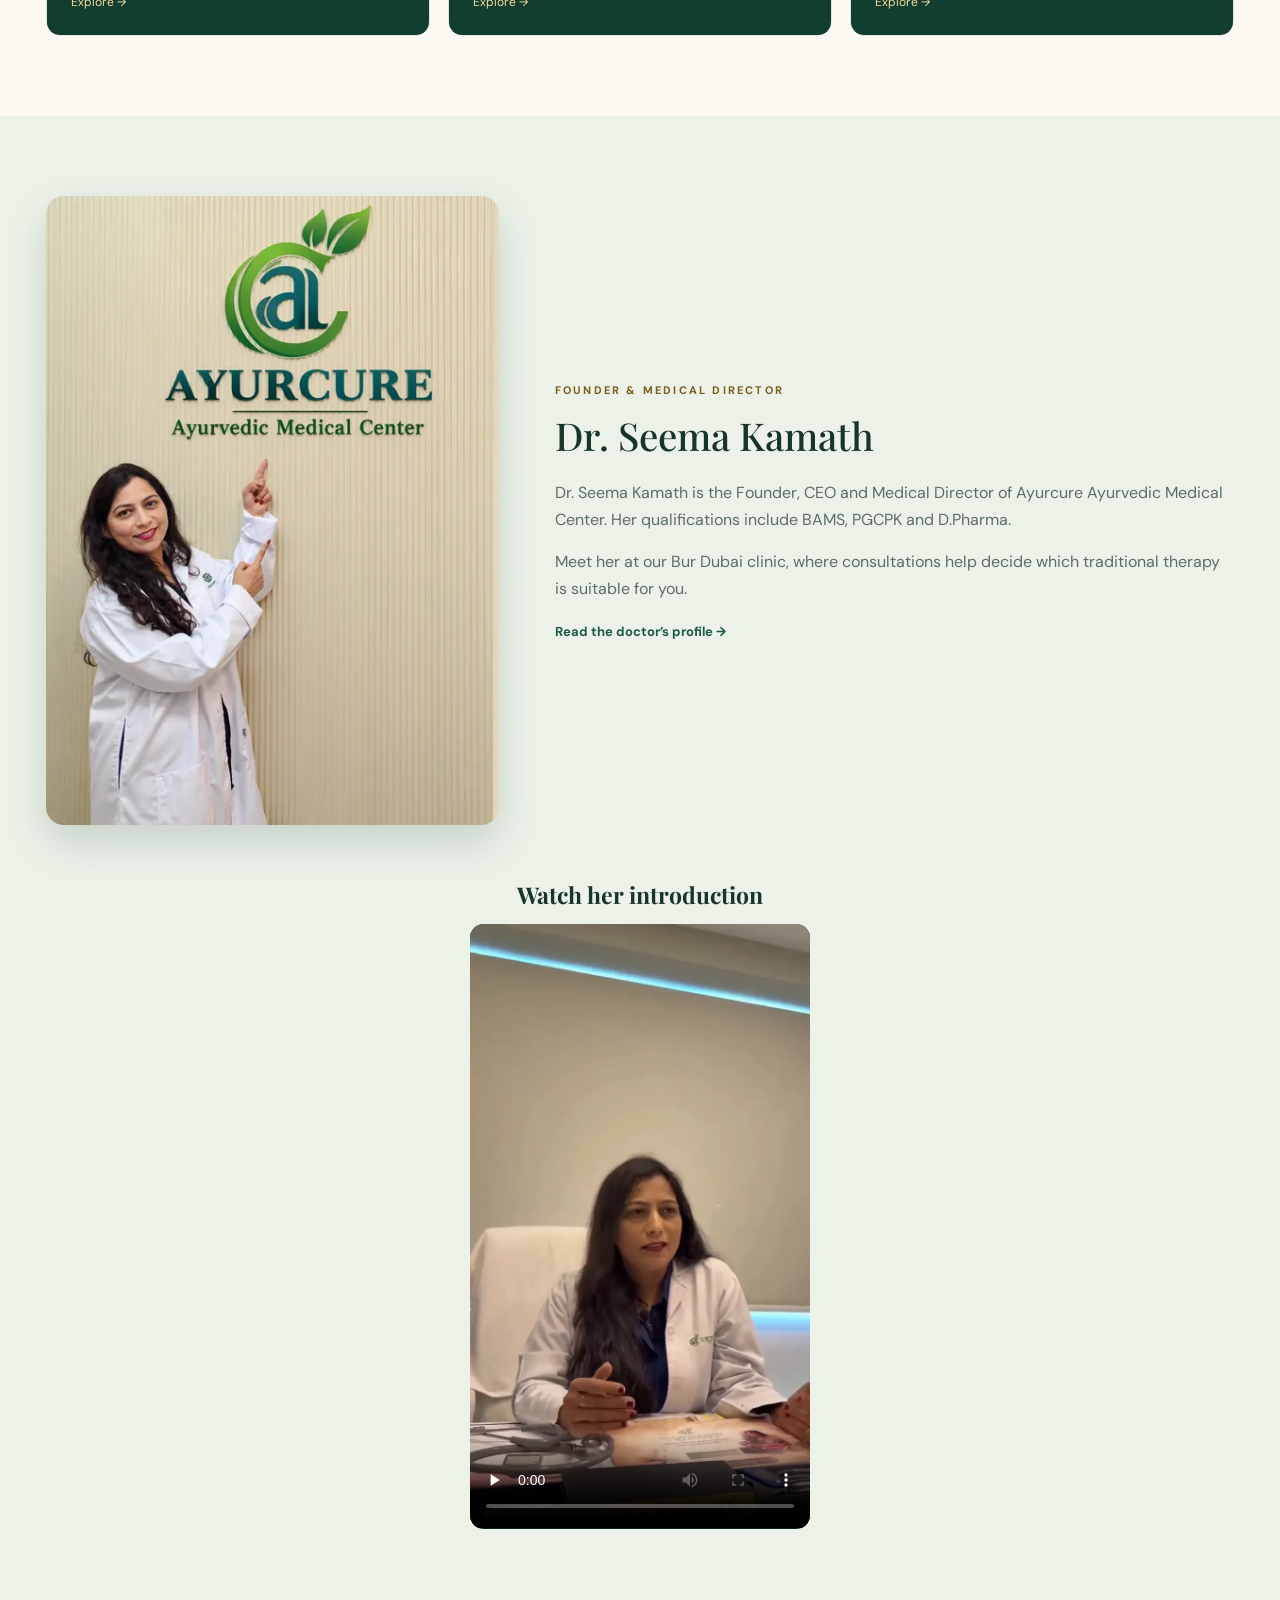
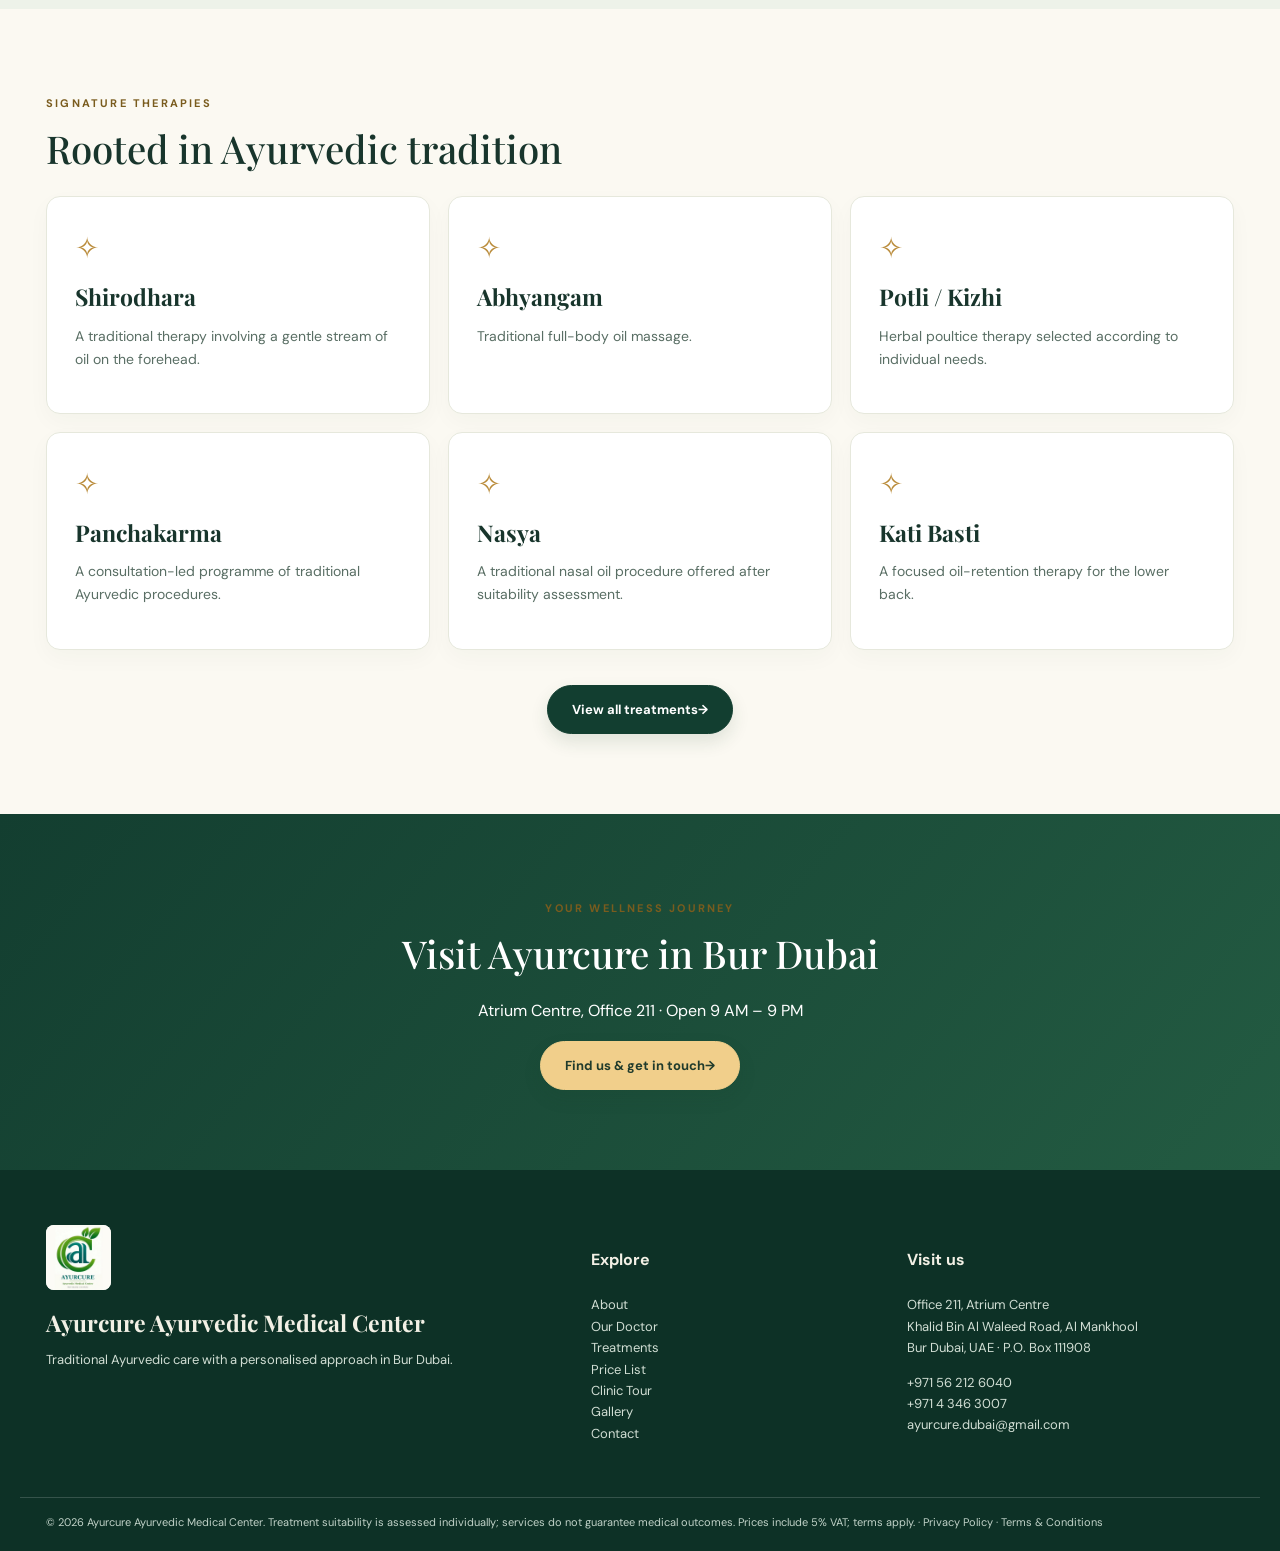
==== commit 73bc4e40: "Add Instagram links" ====
--- a/index.html
+++ b/index.html
@@ -1,2 +1,2 @@
 <!DOCTYPE html>
-<html lang="en"><head><meta charset="utf-8"><meta name="viewport" content="width=device-width,initial-scale=1"><title>Ayurvedic Clinic in Bur Dubai | Ayurcure</title><meta name="description" content="Doctor-led Ayurvedic treatments in Bur Dubai: Shirodhara, Abhyangam, Panchakarma and more. Open daily 9 AM–9 PM. Book on WhatsApp."><link rel="canonical" href="https://www.myayurcure.net/"><meta name="robots" content="index,follow,max-image-preview:large"><meta name="theme-color" content="#123e30"><meta property="og:type" content="website"><meta property="og:site_name" content="Ayurcure Ayurvedic Medical Center"><meta property="og:title" content="Ayurvedic Clinic in Bur Dubai | Ayurcure"><meta property="og:description" content="Doctor-led Ayurvedic treatments in Bur Dubai: Shirodhara, Abhyangam, Panchakarma and more. Open daily 9 AM–9 PM. Book on WhatsApp."><meta property="og:url" content="https://www.myayurcure.net/"><meta property="og:image" content="https://www.myayurcure.net/branding/og-image.jpg"><meta property="og:image:width" content="1200"><meta property="og:image:height" content="630"><meta property="og:locale" content="en_AE"><meta name="twitter:card" content="summary_large_image"><meta name="twitter:title" content="Ayurvedic Clinic in Bur Dubai | Ayurcure"><meta name="twitter:description" content="Doctor-led Ayurvedic treatments in Bur Dubai: Shirodhara, Abhyangam, Panchakarma and more. Open daily 9 AM–9 PM. Book on WhatsApp."><meta name="twitter:image" content="https://www.myayurcure.net/branding/og-image.jpg"><link rel="icon" href="/favicon.ico" sizes="any"><link rel="icon" href="/favicon-32.png" type="image/png" sizes="32x32"><link rel="apple-touch-icon" href="/apple-touch-icon.png"><link rel="preconnect" href="https://fonts.googleapis.com"><link rel="preconnect" href="https://fonts.gstatic.com" crossorigin><link rel="stylesheet" href="https://fonts.googleapis.com/css2?family=DM+Sans:wght@400;600;700&family=Playfair+Display:wght@500;600;700&display=swap"><link rel="preload" as="image" href="branding/dr-seema-ceo.png" fetchpriority="high"><script type="application/ld+json">{"@context": "https://schema.org", "@type": "MedicalClinic", "name": "Ayurcure Ayurvedic Medical Center", "url": "https://www.myayurcure.net/", "image": "https://www.myayurcure.net/branding/og-image.jpg", "telephone": "+971562126040", "email": "ayurcure.dubai@gmail.com", "medicalSpecialty": "Ayurveda", "priceRange": "AED 99 - AED 2,800+", "address": {"@type": "PostalAddress", "streetAddress": "Office 211, Atrium Centre, Khalid Bin Al Waleed Road, Al Mankhool", "addressLocality": "Bur Dubai", "addressRegion": "Dubai", "addressCountry": "AE"}, "hasMap": "https://www.google.com/maps/search/?api=1&query=Atrium+Centre+Khalid+Bin+Al+Waleed+Road+Mankhool+Dubai", "openingHoursSpecification": [{"@type": "OpeningHoursSpecification", "dayOfWeek": ["Monday", "Tuesday", "Wednesday", "Thursday", "Friday", "Saturday", "Sunday"], "opens": "09:00", "closes": "21:00"}], "founder": {"@type": "Person", "name": "Dr. Seema Kamath"}}</script><link rel="stylesheet" href="style.css"></head><body><a class="skip" href="#main">Skip to content</a><div class="topline">AYURCURE AYURVEDIC MEDICAL CENTER · BUR DUBAI <span>Open daily · 9 AM – 9 PM</span></div><header><div class="shell header"><a class="identity" href="index.html"><img alt="Ayurcure emblem" src="branding/logo.jpg" width="58" height="63"/><span><strong>AYURCURE</strong><small>Ayurvedic Medical Center</small></span></a><button class="hamburger" id="menu" type="button" aria-label="Toggle menu" aria-expanded="false" aria-controls="nav">☰</button><nav id="nav" aria-label="Main"><a class="active" aria-current="page" href="index.html">Home</a><a href="about.html">About</a><a href="doctors.html">Our Doctor</a><a href="treatments.html">Treatments</a><a href="pricing.html">Price List</a><a href="clinic-tour.html">Clinic Tour</a><a href="gallery.html">Gallery</a><a href="contact.html">Contact</a></nav><a class="btn small desktop" href="https://wa.me/971562126040?text=Hello%20Ayurcure%2C%20I%20would%20like%20to%20enquire%20about%20an%20appointment." rel="noopener" target="_blank">WhatsApp Booking <span aria-hidden="true">↗</span></a></div></header><main id="main"><section class="hero"><div class="shell hero-grid"><div class="herotext"><span class="eyebrow">AUTHENTIC AYURVEDA · BUR DUBAI</span><h1>Ancient wisdom.<br/><i>Thoughtful care.</i></h1><p>Discover traditional Ayurvedic therapies, a welcoming clinic environment and personalised consultations at Ayurcure Ayurvedic Medical Center.</p><div class="actions"><a class="btn" href="https://wa.me/971562126040?text=Hello%20Ayurcure%2C%20I%20would%20like%20to%20enquire%20about%20an%20appointment." rel="noopener" target="_blank">Book an appointment ↗</a><a class="btn ghost" href="treatments.html">Explore treatments →</a></div><div class="minifeatures">✦ Traditional therapies   ✦ Doctor-led care   ✦ 9 AM – 9 PM</div></div><div class="heroimage"><div class="doctor-photo-frame"><img alt="Dr. Seema Kamath" src="branding/dr-seema-ceo.png"/><div class="doctorlabel"><strong>Dr. Seema Kamath</strong><span>CEO · BAMS, PGCPK, D.Pharma</span></div></div></div></div></section><section class="legacy-insurance-banner" aria-label="Experience and insurance information"><div class="shell legacy-insurance-grid"><div class="legacy-info-card"><span class="legacy-number">20</span><div><p class="legacy-title">Years of Ayurvedic Experience</p><p>Carried from India to the UAE.</p></div></div><div class="legacy-info-card"><span class="legacy-symbol" aria-hidden="true">♢</span><div><p class="legacy-title">Insurance Support Available</p><p>We help verify your coverage before your visit.</p></div></div><div class="legacy-info-card"><span class="legacy-symbol" aria-hidden="true">☏</span><div><p class="legacy-title">Check My Coverage</p><p>Bring your Emirates ID and Insurance Card.</p><a class="legacy-coverage-btn" href="https://wa.me/971562126040?text=Hello%20Ayurcure%2C%20I%20would%20like%20to%20check%20my%20insurance%20coverage%20for%20Ayurvedic%20treatments.%20Please%20advise%20what%20information%20is%20required." target="_blank" rel="noopener noreferrer">CHECK MY COVERAGE</a></div></div></div></section><section class="shell section"><div class="sectiontop"><div><span class="eyebrow">A WARM WELCOME</span><h2>Get to know Ayurcure</h2></div><p>Meet our doctor, see our treatment rooms and discover the therapies available at our Bur Dubai clinic.</p></div><div class="cards"><a class="tile" href="doctors.html"><img class="seemaimg" alt="Dr. Seema Kamath, Founder and Medical Director of Ayurcure, speaking with patients" loading="lazy" decoding="async" width="640" height="608" src="photos/dr-seema-tile-640.webp" srcset="photos/dr-seema-tile-640.webp 640w, photos/dr-seema-tile-960.webp 960w" sizes="(max-width:540px) 92vw, (max-width:850px) 46vw, 400px"/><span class="tilecontent"><strong>Meet our Doctor</strong><small>Experience and personalised consultations</small><em>Explore <span aria-hidden="true">→</span></em></span></a><a class="tile" href="clinic-tour.html"><img class="faceimg" alt="Tour the Clinic: Dr. Megha Padmakumar, Ayurvedic Physician at Ayurcure" loading="lazy" decoding="async" width="480" height="600" src="photos/dr-megha-480.webp" srcset="photos/dr-megha-480.webp 480w, photos/dr-megha-768.webp 768w" sizes="(max-width:540px) 92vw, (max-width:850px) 46vw, 400px"/><span class="tilecontent"><strong>Tour the Clinic</strong><small>Explore our centre and treatment spaces</small><em>Explore <span aria-hidden="true">→</span></em></span></a><a class="tile" href="treatments.html"><img alt="Ayurvedic herbal treatment at Ayurcure" loading="lazy" src="photos/photo-12.webp"/><span class="tilecontent"><strong>Our Treatments</strong><small>Explore traditional Ayurvedic therapies</small><em>Explore <span aria-hidden="true">→</span></em></span></a></div></section><section class="section soft"><div class="shell meet"><figure class="meetphoto"><img src="photos/dr-seema-clinic-1024.webp" srcset="photos/dr-seema-clinic-480.webp 480w, photos/dr-seema-clinic-768.webp 768w, photos/dr-seema-clinic-1024.webp 1024w" sizes="(max-width:850px) 92vw, 450px" width="1024" height="1422" loading="lazy" decoding="async" alt="Dr. Seema at Ayurcure Ayurvedic Medical Center beneath the Ayurcure clinic logo"></figure><div class="meettext"><span class="eyebrow">FOUNDER &amp; MEDICAL DIRECTOR</span><h2>Dr. Seema Kamath</h2><p>Dr. Seema Kamath is the Founder, CEO and Medical Director of Ayurcure Ayurvedic Medical Center. Her qualifications include BAMS, PGCPK and D.Pharma.</p><p>Meet her at our Bur Dubai clinic, where consultations help decide which traditional therapy is suitable for you.</p><a class="textlink" href="doctors.html">Read the doctor’s profile <span aria-hidden="true">→</span></a></div><div class="meetvideo"><h3>Watch her introduction</h3><div class="vwrap"><video controls playsinline preload="none" poster="posters/doctor-intro.webp" width="720" height="1280" aria-label="Introduction by Dr. Seema Kamath"><source src="doctor-intro.mp4" type="video/mp4">Your browser does not support video playback.</video></div></div></div></section><section class="shell section"><span class="eyebrow">SIGNATURE THERAPIES</span><h2>Rooted in Ayurvedic tradition</h2><div class="treatmentgrid"><a class="treatcard" href="treatments.html"><span aria-hidden="true">✧</span><h3>Shirodhara</h3><p>A traditional therapy involving a gentle stream of oil on the forehead.</p></a><a class="treatcard" href="treatments.html"><span aria-hidden="true">✧</span><h3>Abhyangam</h3><p>Traditional full-body oil massage.</p></a><a class="treatcard" href="treatments.html"><span aria-hidden="true">✧</span><h3>Potli / Kizhi</h3><p>Herbal poultice therapy selected according to individual needs.</p></a><a class="treatcard" href="treatments.html"><span aria-hidden="true">✧</span><h3>Panchakarma</h3><p>A consultation-led programme of traditional Ayurvedic procedures.</p></a><a class="treatcard" href="treatments.html"><span aria-hidden="true">✧</span><h3>Nasya</h3><p>A traditional nasal oil procedure offered after suitability assessment.</p></a><a class="treatcard" href="treatments.html"><span aria-hidden="true">✧</span><h3>Kati Basti</h3><p>A focused oil-retention therapy for the lower back.</p></a></div><div class="center"><a class="btn" href="treatments.html">View all treatments <span aria-hidden="true">→</span></a></div></section><section class="section cta"><div class="shell"><span class="eyebrow">YOUR WELLNESS JOURNEY</span><h2>Visit Ayurcure in Bur Dubai</h2><p>Atrium Centre, Office 211 · Open 9 AM – 9 PM</p><a class="btn gold" href="contact.html">Find us &amp; get in touch <span aria-hidden="true">→</span></a></div></section></main><footer><div class="shell footergrid"><div><img class="footlogo" src="branding/logo.jpg" alt="Ayurcure emblem" width="65" height="65" loading="lazy"><h3>Ayurcure Ayurvedic Medical Center</h3><p>Traditional Ayurvedic care with a personalised approach in Bur Dubai.</p></div><div><h4>Explore</h4><p><a href="about.html">About</a><br><a href="doctors.html">Our Doctor</a><br><a href="treatments.html">Treatments</a><br><a href="pricing.html">Price List</a><br><a href="clinic-tour.html">Clinic Tour</a><br><a href="gallery.html">Gallery</a><br><a href="contact.html">Contact</a></p></div><div><h4>Visit us</h4><p>Office 211, Atrium Centre<br>Khalid Bin Al Waleed Road, Al Mankhool<br>Bur Dubai, UAE · P.O. Box 111908</p><p><a href="tel:+971562126040">+971 56 212 6040</a><br><a href="tel:+97143463007">+971 4 346 3007</a><br><a href="mailto:ayurcure.dubai@gmail.com">ayurcure.dubai@gmail.com</a></p></div></div><div class="shell fine">© 2026 Ayurcure Ayurvedic Medical Center. Treatment suitability is assessed individually; services do not guarantee medical outcomes. Prices include 5% VAT; terms apply. · <a href="privacy.html">Privacy Policy</a> · <a href="terms.html">Terms &amp; Conditions</a></div></footer><a aria-label="Enquire on WhatsApp" class="floatwa" href="https://wa.me/971562126040?text=Hello%20Ayurcure%2C%20I%20would%20like%20to%20enquire%20about%20an%20appointment." rel="noopener" target="_blank"><span aria-hidden="true">✆</span></a><div class="mbar" role="group" aria-label="Quick contact"><a href="tel:+971562126040">Call</a><a href="https://wa.me/971562126040?text=Hello%20Ayurcure%2C%20I%20would%20like%20to%20enquire%20about%20an%20appointment." target="_blank" rel="noopener">WhatsApp</a><a href="https://www.google.com/maps/search/?api=1&amp;query=Atrium+Centre+Khalid+Bin+Al+Waleed+Road+Mankhool+Dubai" target="_blank" rel="noopener">Directions</a></div><script src="site.js" defer></script></body></html>+<html lang="en"><head><meta charset="utf-8"><meta name="viewport" content="width=device-width,initial-scale=1"><title>Ayurvedic Clinic in Bur Dubai | Ayurcure</title><meta name="description" content="Doctor-led Ayurvedic treatments in Bur Dubai: Shirodhara, Abhyangam, Panchakarma and more. Open daily 9 AM–9 PM. Book on WhatsApp."><link rel="canonical" href="https://www.myayurcure.net/"><meta name="robots" content="index,follow,max-image-preview:large"><meta name="theme-color" content="#123e30"><meta property="og:type" content="website"><meta property="og:site_name" content="Ayurcure Ayurvedic Medical Center"><meta property="og:title" content="Ayurvedic Clinic in Bur Dubai | Ayurcure"><meta property="og:description" content="Doctor-led Ayurvedic treatments in Bur Dubai: Shirodhara, Abhyangam, Panchakarma and more. Open daily 9 AM–9 PM. Book on WhatsApp."><meta property="og:url" content="https://www.myayurcure.net/"><meta property="og:image" content="https://www.myayurcure.net/branding/og-image.jpg"><meta property="og:image:width" content="1200"><meta property="og:image:height" content="630"><meta property="og:locale" content="en_AE"><meta name="twitter:card" content="summary_large_image"><meta name="twitter:title" content="Ayurvedic Clinic in Bur Dubai | Ayurcure"><meta name="twitter:description" content="Doctor-led Ayurvedic treatments in Bur Dubai: Shirodhara, Abhyangam, Panchakarma and more. Open daily 9 AM–9 PM. Book on WhatsApp."><meta name="twitter:image" content="https://www.myayurcure.net/branding/og-image.jpg"><link rel="icon" href="/favicon.ico" sizes="any"><link rel="icon" href="/favicon-32.png" type="image/png" sizes="32x32"><link rel="apple-touch-icon" href="/apple-touch-icon.png"><link rel="preconnect" href="https://fonts.googleapis.com"><link rel="preconnect" href="https://fonts.gstatic.com" crossorigin><link rel="stylesheet" href="https://fonts.googleapis.com/css2?family=DM+Sans:wght@400;600;700&family=Playfair+Display:wght@500;600;700&display=swap"><link rel="preload" as="image" href="branding/dr-seema-ceo.png" fetchpriority="high"><script type="application/ld+json">{"@context": "https://schema.org", "@type": "MedicalClinic", "name": "Ayurcure Ayurvedic Medical Center", "url": "https://www.myayurcure.net/", "image": "https://www.myayurcure.net/branding/og-image.jpg", "sameAs": ["https://www.instagram.com/ayurcureayurveda/"], "telephone": "+971562126040", "email": "ayurcure.dubai@gmail.com", "medicalSpecialty": "Ayurveda", "priceRange": "AED 99 - AED 2,800+", "address": {"@type": "PostalAddress", "streetAddress": "Office 211, Atrium Centre, Khalid Bin Al Waleed Road, Al Mankhool", "addressLocality": "Bur Dubai", "addressRegion": "Dubai", "addressCountry": "AE"}, "hasMap": "https://www.google.com/maps/search/?api=1&query=Atrium+Centre+Khalid+Bin+Al+Waleed+Road+Mankhool+Dubai", "openingHoursSpecification": [{"@type": "OpeningHoursSpecification", "dayOfWeek": ["Monday", "Tuesday", "Wednesday", "Thursday", "Friday", "Saturday", "Sunday"], "opens": "09:00", "closes": "21:00"}], "founder": {"@type": "Person", "name": "Dr. Seema Kamath"}}</script><link rel="stylesheet" href="style.css"></head><body><a class="skip" href="#main">Skip to content</a><div class="topline">AYURCURE AYURVEDIC MEDICAL CENTER · BUR DUBAI <span>Open daily · 9 AM – 9 PM</span></div><header><div class="shell header"><a class="identity" href="index.html"><img alt="Ayurcure emblem" src="branding/logo.jpg" width="58" height="63"/><span><strong>AYURCURE</strong><small>Ayurvedic Medical Center</small></span></a><button class="hamburger" id="menu" type="button" aria-label="Toggle menu" aria-expanded="false" aria-controls="nav">☰</button><nav id="nav" aria-label="Main"><a class="active" aria-current="page" href="index.html">Home</a><a href="about.html">About</a><a href="doctors.html">Our Doctor</a><a href="treatments.html">Treatments</a><a href="pricing.html">Price List</a><a href="clinic-tour.html">Clinic Tour</a><a href="gallery.html">Gallery</a><a href="contact.html">Contact</a></nav><a class="btn small desktop" href="https://wa.me/971562126040?text=Hello%20Ayurcure%2C%20I%20would%20like%20to%20enquire%20about%20an%20appointment." rel="noopener" target="_blank">WhatsApp Booking <span aria-hidden="true">↗</span></a><a class="igbtn desktop" href="https://www.instagram.com/ayurcureayurveda/" target="_blank" rel="noopener noreferrer" aria-label="Ayurcure on Instagram"><svg viewBox="0 0 24 24" fill="none" stroke="currentColor" stroke-width="2" stroke-linecap="round" stroke-linejoin="round" aria-hidden="true"><rect x="3" y="3" width="18" height="18" rx="5"/><circle cx="12" cy="12" r="4"/><circle cx="17.5" cy="6.5" r="1" fill="currentColor" stroke="none"/></svg></a></div></header><main id="main"><section class="hero"><div class="shell hero-grid"><div class="herotext"><span class="eyebrow">AUTHENTIC AYURVEDA · BUR DUBAI</span><h1>Ancient wisdom.<br/><i>Thoughtful care.</i></h1><p>Discover traditional Ayurvedic therapies, a welcoming clinic environment and personalised consultations at Ayurcure Ayurvedic Medical Center.</p><div class="actions"><a class="btn" href="https://wa.me/971562126040?text=Hello%20Ayurcure%2C%20I%20would%20like%20to%20enquire%20about%20an%20appointment." rel="noopener" target="_blank">Book an appointment ↗</a><a class="btn ghost" href="treatments.html">Explore treatments →</a></div><div class="minifeatures">✦ Traditional therapies   ✦ Doctor-led care   ✦ 9 AM – 9 PM</div></div><div class="heroimage"><div class="doctor-photo-frame"><img alt="Dr. Seema Kamath" src="branding/dr-seema-ceo.png"/><div class="doctorlabel"><strong>Dr. Seema Kamath</strong><span>CEO · BAMS, PGCPK, D.Pharma</span></div></div></div></div></section><section class="legacy-insurance-banner" aria-label="Experience and insurance information"><div class="shell legacy-insurance-grid"><div class="legacy-info-card"><span class="legacy-number">20</span><div><p class="legacy-title">Years of Ayurvedic Experience</p><p>Carried from India to the UAE.</p></div></div><div class="legacy-info-card"><span class="legacy-symbol" aria-hidden="true">♢</span><div><p class="legacy-title">Insurance Support Available</p><p>We help verify your coverage before your visit.</p></div></div><div class="legacy-info-card"><span class="legacy-symbol" aria-hidden="true">☏</span><div><p class="legacy-title">Check My Coverage</p><p>Bring your Emirates ID and Insurance Card.</p><a class="legacy-coverage-btn" href="https://wa.me/971562126040?text=Hello%20Ayurcure%2C%20I%20would%20like%20to%20check%20my%20insurance%20coverage%20for%20Ayurvedic%20treatments.%20Please%20advise%20what%20information%20is%20required." target="_blank" rel="noopener noreferrer">CHECK MY COVERAGE</a></div></div></div></section><section class="shell section"><div class="sectiontop"><div><span class="eyebrow">A WARM WELCOME</span><h2>Get to know Ayurcure</h2></div><p>Meet our doctor, see our treatment rooms and discover the therapies available at our Bur Dubai clinic.</p></div><div class="cards"><a class="tile" href="doctors.html"><img class="seemaimg" alt="Dr. Seema Kamath, Founder and Medical Director of Ayurcure, speaking with patients" loading="lazy" decoding="async" width="640" height="608" src="photos/dr-seema-tile-640.webp" srcset="photos/dr-seema-tile-640.webp 640w, photos/dr-seema-tile-960.webp 960w" sizes="(max-width:540px) 92vw, (max-width:850px) 46vw, 400px"/><span class="tilecontent"><strong>Meet our Doctor</strong><small>Experience and personalised consultations</small><em>Explore <span aria-hidden="true">→</span></em></span></a><a class="tile" href="clinic-tour.html"><img class="faceimg" alt="Tour the Clinic: Dr. Megha Padmakumar, Ayurvedic Physician at Ayurcure" loading="lazy" decoding="async" width="480" height="600" src="photos/dr-megha-480.webp" srcset="photos/dr-megha-480.webp 480w, photos/dr-megha-768.webp 768w" sizes="(max-width:540px) 92vw, (max-width:850px) 46vw, 400px"/><span class="tilecontent"><strong>Tour the Clinic</strong><small>Explore our centre and treatment spaces</small><em>Explore <span aria-hidden="true">→</span></em></span></a><a class="tile" href="treatments.html"><img alt="Ayurvedic herbal treatment at Ayurcure" loading="lazy" src="photos/photo-12.webp"/><span class="tilecontent"><strong>Our Treatments</strong><small>Explore traditional Ayurvedic therapies</small><em>Explore <span aria-hidden="true">→</span></em></span></a></div></section><section class="section soft"><div class="shell meet"><figure class="meetphoto"><img src="photos/dr-seema-clinic-1024.webp" srcset="photos/dr-seema-clinic-480.webp 480w, photos/dr-seema-clinic-768.webp 768w, photos/dr-seema-clinic-1024.webp 1024w" sizes="(max-width:850px) 92vw, 450px" width="1024" height="1422" loading="lazy" decoding="async" alt="Dr. Seema at Ayurcure Ayurvedic Medical Center beneath the Ayurcure clinic logo"></figure><div class="meettext"><span class="eyebrow">FOUNDER &amp; MEDICAL DIRECTOR</span><h2>Dr. Seema Kamath</h2><p>Dr. Seema Kamath is the Founder, CEO and Medical Director of Ayurcure Ayurvedic Medical Center. Her qualifications include BAMS, PGCPK and D.Pharma.</p><p>Meet her at our Bur Dubai clinic, where consultations help decide which traditional therapy is suitable for you.</p><a class="textlink" href="doctors.html">Read the doctor’s profile <span aria-hidden="true">→</span></a></div><div class="meetvideo"><h3>Watch her introduction</h3><div class="vwrap"><video controls playsinline preload="none" poster="posters/doctor-intro.webp" width="720" height="1280" aria-label="Introduction by Dr. Seema Kamath"><source src="doctor-intro.mp4" type="video/mp4">Your browser does not support video playback.</video></div></div></div></section><section class="shell section"><span class="eyebrow">SIGNATURE THERAPIES</span><h2>Rooted in Ayurvedic tradition</h2><div class="treatmentgrid"><a class="treatcard" href="treatments.html"><span aria-hidden="true">✧</span><h3>Shirodhara</h3><p>A traditional therapy involving a gentle stream of oil on the forehead.</p></a><a class="treatcard" href="treatments.html"><span aria-hidden="true">✧</span><h3>Abhyangam</h3><p>Traditional full-body oil massage.</p></a><a class="treatcard" href="treatments.html"><span aria-hidden="true">✧</span><h3>Potli / Kizhi</h3><p>Herbal poultice therapy selected according to individual needs.</p></a><a class="treatcard" href="treatments.html"><span aria-hidden="true">✧</span><h3>Panchakarma</h3><p>A consultation-led programme of traditional Ayurvedic procedures.</p></a><a class="treatcard" href="treatments.html"><span aria-hidden="true">✧</span><h3>Nasya</h3><p>A traditional nasal oil procedure offered after suitability assessment.</p></a><a class="treatcard" href="treatments.html"><span aria-hidden="true">✧</span><h3>Kati Basti</h3><p>A focused oil-retention therapy for the lower back.</p></a></div><div class="center"><a class="btn" href="treatments.html">View all treatments <span aria-hidden="true">→</span></a></div></section><section class="section cta"><div class="shell"><span class="eyebrow">YOUR WELLNESS JOURNEY</span><h2>Visit Ayurcure in Bur Dubai</h2><p>Atrium Centre, Office 211 · Open 9 AM – 9 PM</p><a class="btn gold" href="contact.html">Find us &amp; get in touch <span aria-hidden="true">→</span></a></div></section></main><footer><div class="shell footergrid"><div><img class="footlogo" src="branding/logo.jpg" alt="Ayurcure emblem" width="65" height="65" loading="lazy"><h3>Ayurcure Ayurvedic Medical Center</h3><p>Traditional Ayurvedic care with a personalised approach in Bur Dubai.</p></div><div><h4>Explore</h4><p><a href="about.html">About</a><br><a href="doctors.html">Our Doctor</a><br><a href="treatments.html">Treatments</a><br><a href="pricing.html">Price List</a><br><a href="clinic-tour.html">Clinic Tour</a><br><a href="gallery.html">Gallery</a><br><a href="contact.html">Contact</a></p></div><div><h4>Visit us</h4><p>Office 211, Atrium Centre<br>Khalid Bin Al Waleed Road, Al Mankhool<br>Bur Dubai, UAE · P.O. Box 111908</p><p><a href="tel:+971562126040">+971 56 212 6040</a><br><a href="tel:+97143463007">+971 4 346 3007</a><br><a href="mailto:ayurcure.dubai@gmail.com">ayurcure.dubai@gmail.com</a></p></div></div><div class="shell fine">© 2026 Ayurcure Ayurvedic Medical Center. Treatment suitability is assessed individually; services do not guarantee medical outcomes. Prices include 5% VAT; terms apply. · <a href="privacy.html">Privacy Policy</a> · <a href="terms.html">Terms &amp; Conditions</a></div></footer><a class="floatig" href="https://www.instagram.com/ayurcureayurveda/" target="_blank" rel="noopener noreferrer" aria-label="Ayurcure on Instagram"><svg viewBox="0 0 24 24" fill="none" stroke="currentColor" stroke-width="2" stroke-linecap="round" stroke-linejoin="round" aria-hidden="true"><rect x="3" y="3" width="18" height="18" rx="5"/><circle cx="12" cy="12" r="4"/><circle cx="17.5" cy="6.5" r="1" fill="currentColor" stroke="none"/></svg></a><a aria-label="Enquire on WhatsApp" class="floatwa" href="https://wa.me/971562126040?text=Hello%20Ayurcure%2C%20I%20would%20like%20to%20enquire%20about%20an%20appointment." rel="noopener" target="_blank"><span aria-hidden="true">✆</span></a><div class="mbar" role="group" aria-label="Quick contact"><a href="tel:+971562126040">Call</a><a href="https://wa.me/971562126040?text=Hello%20Ayurcure%2C%20I%20would%20like%20to%20enquire%20about%20an%20appointment." target="_blank" rel="noopener">WhatsApp</a><a href="https://www.instagram.com/ayurcureayurveda/" target="_blank" rel="noopener noreferrer" aria-label="Ayurcure on Instagram">Instagram</a><a href="https://www.google.com/maps/search/?api=1&amp;query=Atrium+Centre+Khalid+Bin+Al+Waleed+Road+Mankhool+Dubai" target="_blank" rel="noopener">Directions</a></div><script src="site.js" defer></script></body></html>
--- a/style.css
+++ b/style.css
@@ -62,6 +62,7 @@
 
 .tile img.faceimg{object-position:50% 14%;background:#fff}
 .tile img.seemaimg{object-position:50% 30%;background:#e9efe7}
+.meghaprofile{padding-top:0}
 .profile{display:grid;grid-template-columns:240px minmax(0,1fr);align-items:center;background:#fff;border:1px solid #e6e8dc;border-radius:18px;overflow:hidden;box-shadow:0 18px 44px #123e301f;margin-top:18px}
 .profilephoto{margin:0;background:#fff;padding:26px 0 26px 26px}
 .profilephoto img{display:block;width:100%;height:auto;aspect-ratio:4/5;object-fit:cover;object-position:50% 18%;border-radius:12px}
@@ -107,10 +108,21 @@
 /* mobile quick-contact bar */
 .mbar{display:none}
 @media(max-width:850px){
- .mbar{display:grid;grid-template-columns:repeat(3,1fr);position:fixed;left:0;right:0;bottom:0;z-index:22;background:#123e30;padding-bottom:env(safe-area-inset-bottom);box-shadow:0 -4px 16px #0003}
+ .mbar{display:grid;grid-template-columns:repeat(4,1fr);position:fixed;left:0;right:0;bottom:0;z-index:22;background:#123e30;padding-bottom:env(safe-area-inset-bottom);box-shadow:0 -4px 16px #0003}
  .mbar a{color:#fff;text-align:center;padding:15px 4px;font-weight:700;font-size:14px;border-right:1px solid #ffffff2b}
  .mbar a:last-child{border-right:0}.mbar a:nth-child(2){background:#137a45}
- .floatwa{display:none}
+ .floatwa,.floatig{display:none}
+ .mbar a:nth-child(3){background:linear-gradient(45deg,#f09433,#dc2743 55%,#bc1888)}
  body{padding-bottom:calc(52px + env(safe-area-inset-bottom))}
 }
 @media(prefers-reduced-motion:reduce){*{transition:none!important;animation:none!important;scroll-behavior:auto!important}.btn:hover{transform:none}}
+
+/* Instagram button */
+.igbtn{display:inline-flex;align-items:center;justify-content:center;width:40px;height:40px;border-radius:50%;color:#fff;background:linear-gradient(45deg,#f09433,#dc2743 55%,#bc1888);box-shadow:0 8px 18px #163f2c1f;flex-shrink:0;transition:transform .2s}
+.igbtn:hover{transform:translateY(-2px)}
+.igbtn svg,.floatig svg{width:22px;height:22px;display:block}
+.floatig{position:fixed;right:22px;bottom:86px;width:53px;height:53px;border-radius:50%;display:grid;place-items:center;color:#fff;background:linear-gradient(45deg,#f09433,#dc2743 55%,#bc1888);box-shadow:0 6px 20px #0004;z-index:21}
+.floatig svg{width:26px;height:26px}
+@media(prefers-reduced-motion:reduce){.igbtn:hover{transform:none}}
+@media(max-width:1120px){.igbtn.desktop{display:none}}
+@media(max-width:850px){.floatig{display:none}}
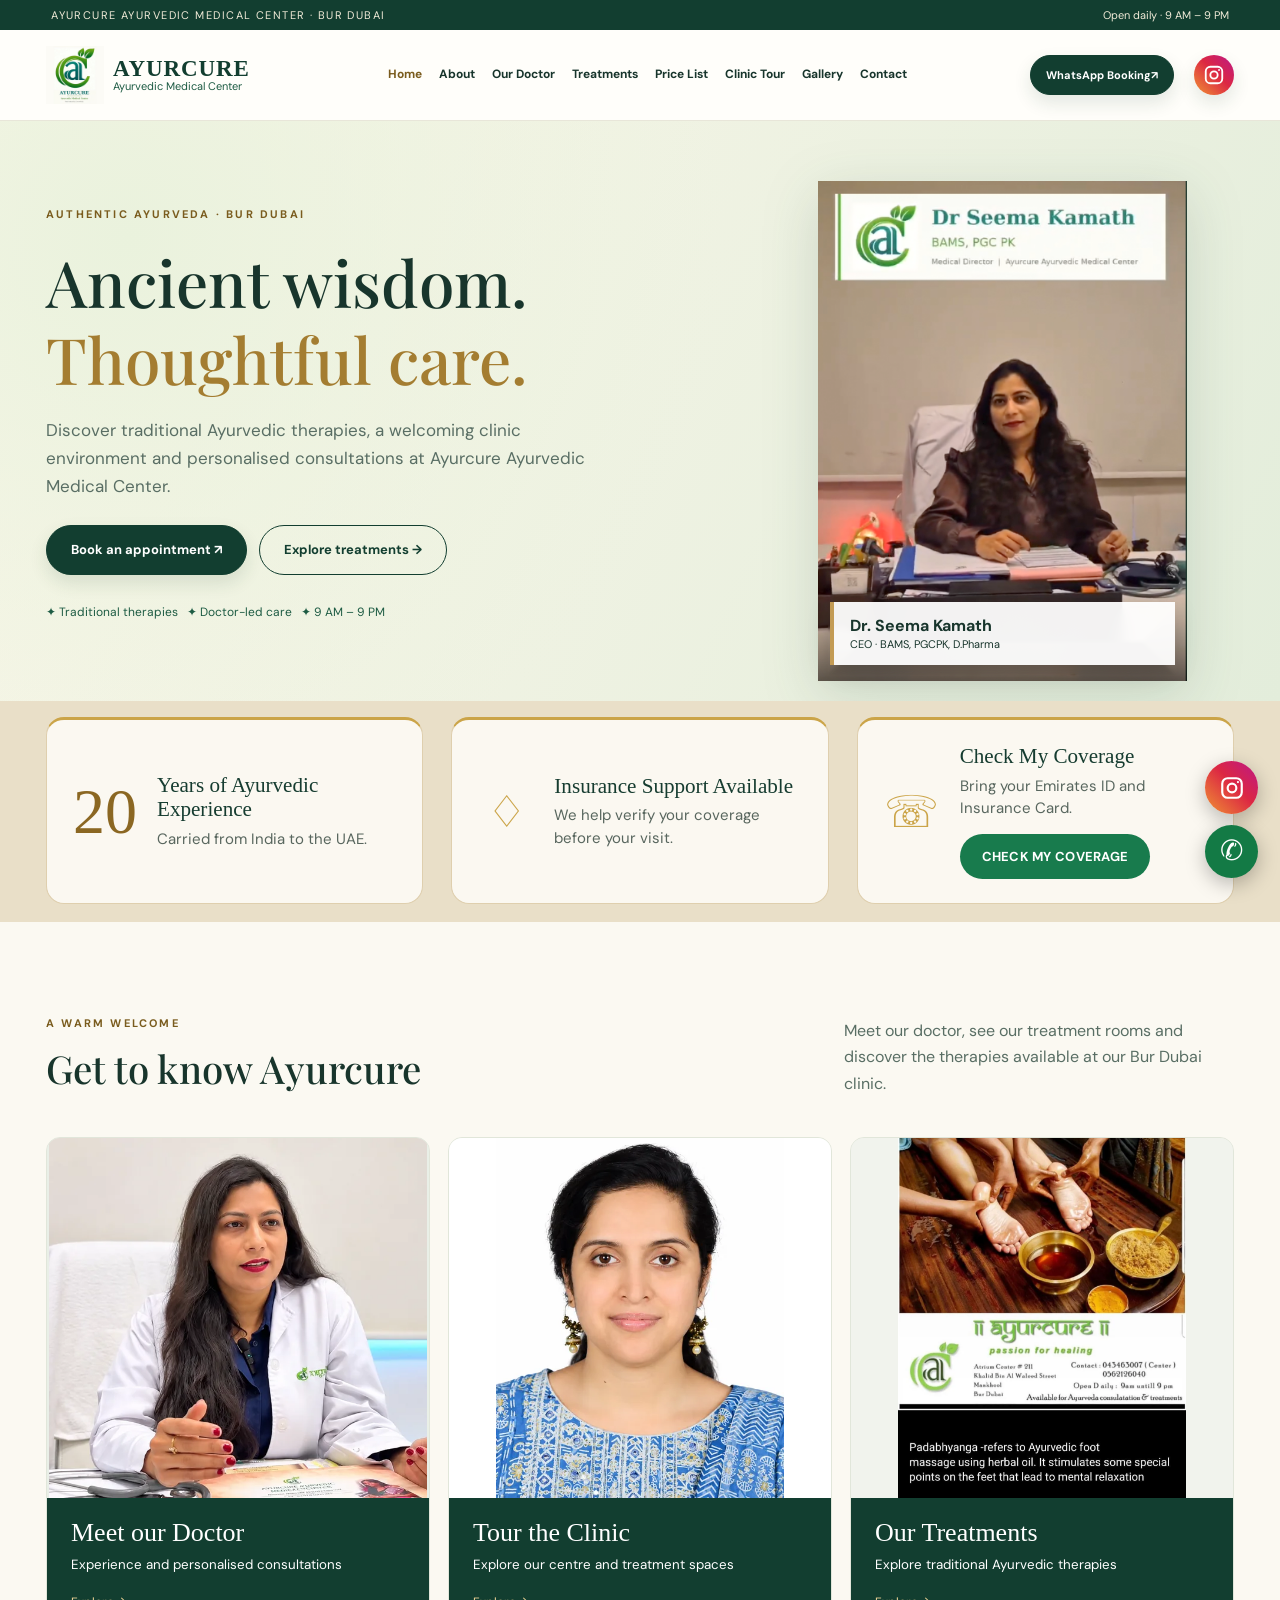
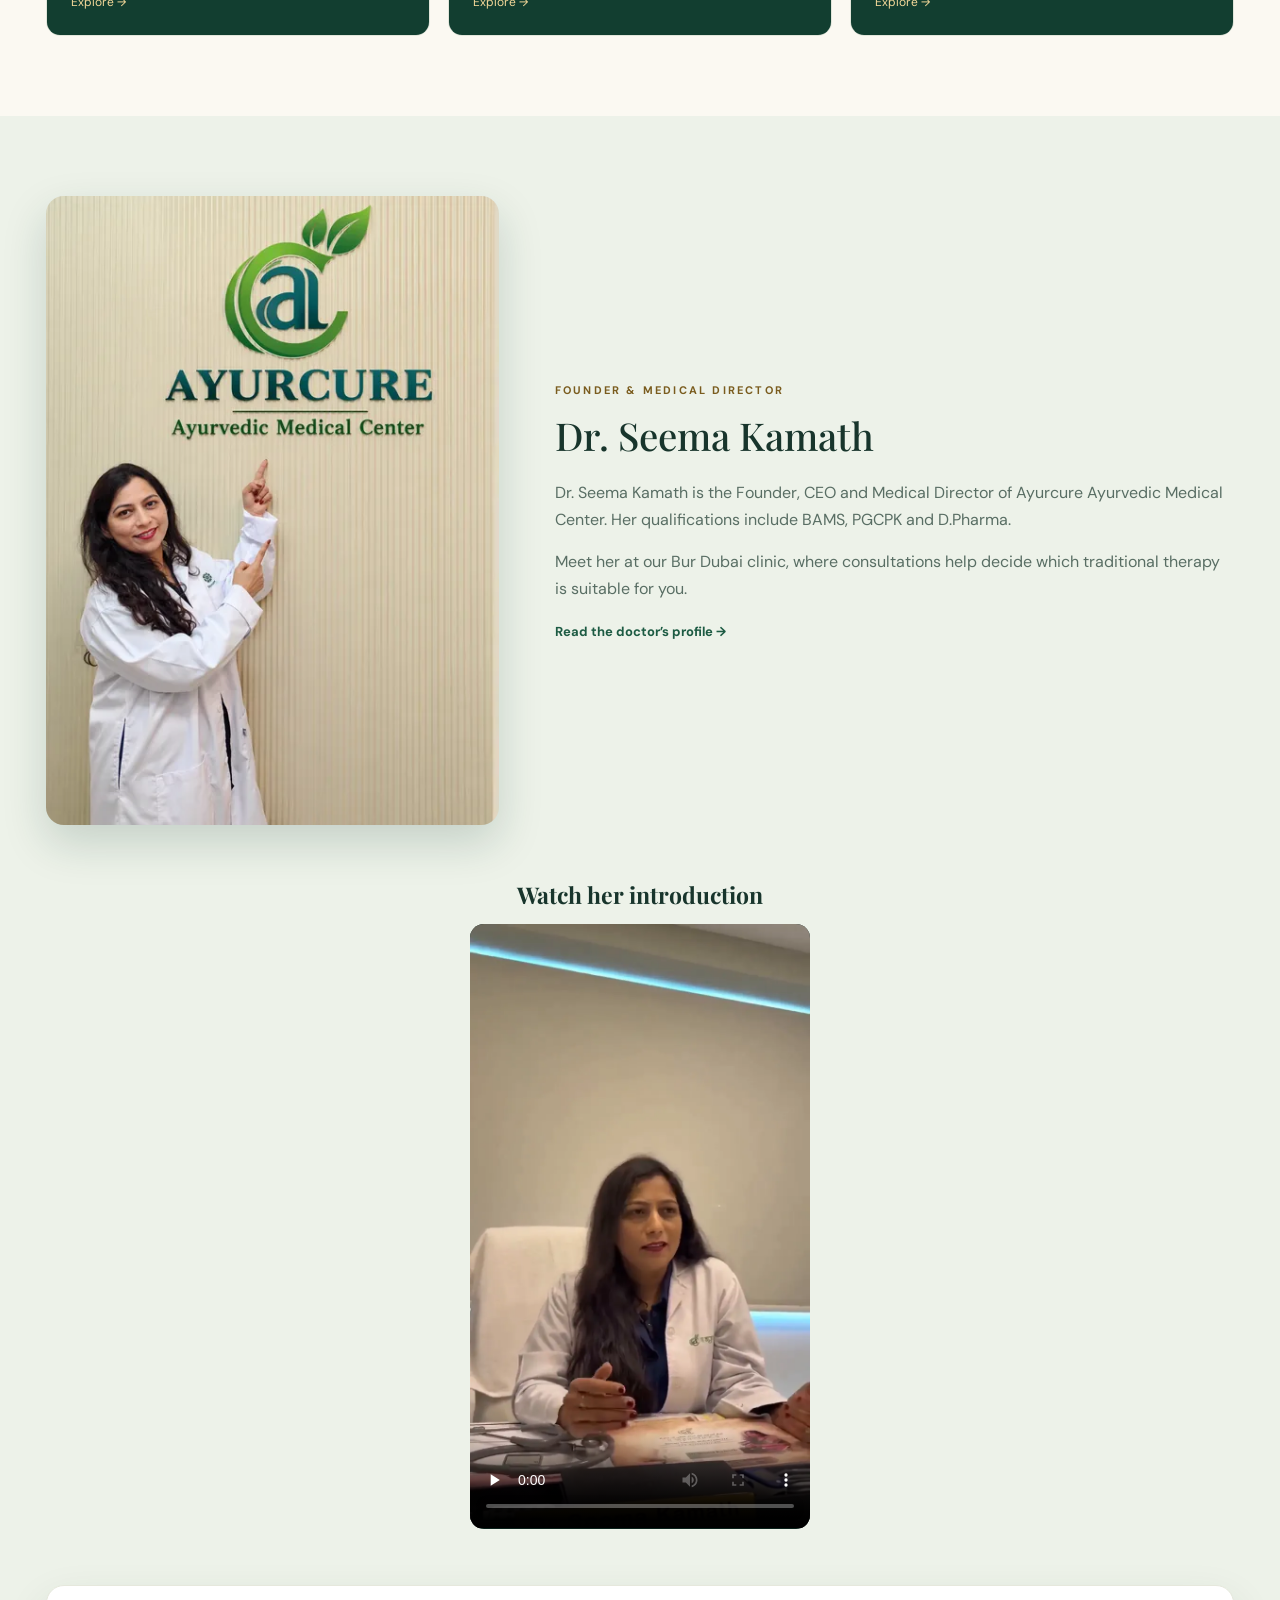
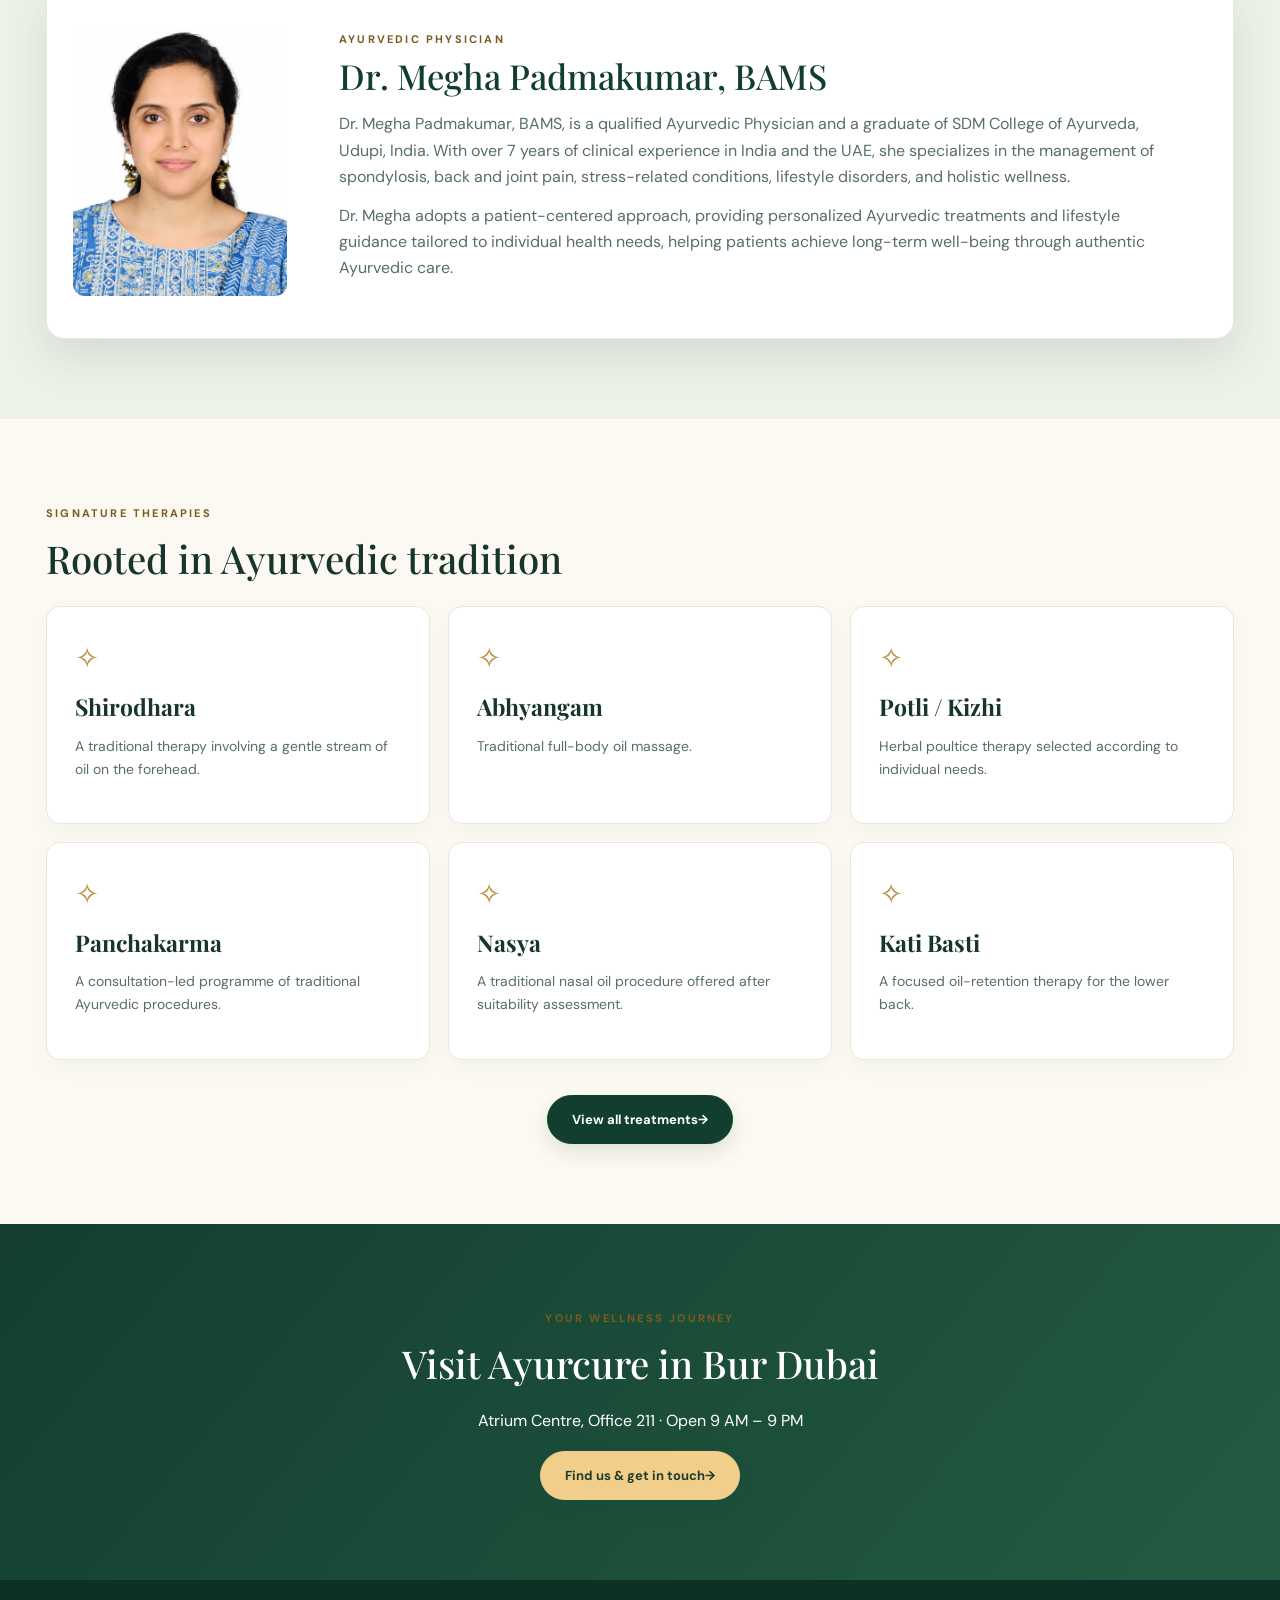
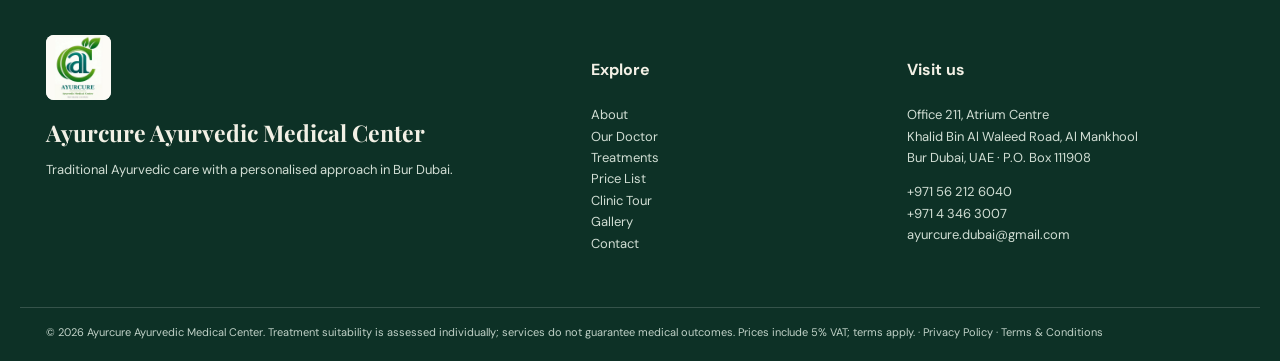
==== commit 1041e3d0: "Add files via upload" ====
--- a/index.html
+++ b/index.html
@@ -1,2 +1,2 @@
 <!DOCTYPE html>
-<html lang="en"><head><meta charset="utf-8"><meta name="viewport" content="width=device-width,initial-scale=1"><title>Ayurvedic Clinic in Bur Dubai | Ayurcure</title><meta name="description" content="Doctor-led Ayurvedic treatments in Bur Dubai: Shirodhara, Abhyangam, Panchakarma and more. Open daily 9 AM–9 PM. Book on WhatsApp."><link rel="canonical" href="https://www.myayurcure.net/"><meta name="robots" content="index,follow,max-image-preview:large"><meta name="theme-color" content="#123e30"><meta property="og:type" content="website"><meta property="og:site_name" content="Ayurcure Ayurvedic Medical Center"><meta property="og:title" content="Ayurvedic Clinic in Bur Dubai | Ayurcure"><meta property="og:description" content="Doctor-led Ayurvedic treatments in Bur Dubai: Shirodhara, Abhyangam, Panchakarma and more. Open daily 9 AM–9 PM. Book on WhatsApp."><meta property="og:url" content="https://www.myayurcure.net/"><meta property="og:image" content="https://www.myayurcure.net/branding/og-image.jpg"><meta property="og:image:width" content="1200"><meta property="og:image:height" content="630"><meta property="og:locale" content="en_AE"><meta name="twitter:card" content="summary_large_image"><meta name="twitter:title" content="Ayurvedic Clinic in Bur Dubai | Ayurcure"><meta name="twitter:description" content="Doctor-led Ayurvedic treatments in Bur Dubai: Shirodhara, Abhyangam, Panchakarma and more. Open daily 9 AM–9 PM. Book on WhatsApp."><meta name="twitter:image" content="https://www.myayurcure.net/branding/og-image.jpg"><link rel="icon" href="/favicon.ico" sizes="any"><link rel="icon" href="/favicon-32.png" type="image/png" sizes="32x32"><link rel="apple-touch-icon" href="/apple-touch-icon.png"><link rel="preconnect" href="https://fonts.googleapis.com"><link rel="preconnect" href="https://fonts.gstatic.com" crossorigin><link rel="stylesheet" href="https://fonts.googleapis.com/css2?family=DM+Sans:wght@400;600;700&family=Playfair+Display:wght@500;600;700&display=swap"><link rel="preload" as="image" href="branding/dr-seema-ceo.png" fetchpriority="high"><script type="application/ld+json">{"@context": "https://schema.org", "@type": "MedicalClinic", "name": "Ayurcure Ayurvedic Medical Center", "url": "https://www.myayurcure.net/", "image": "https://www.myayurcure.net/branding/og-image.jpg", "sameAs": ["https://www.instagram.com/ayurcureayurveda/"], "telephone": "+971562126040", "email": "ayurcure.dubai@gmail.com", "medicalSpecialty": "Ayurveda", "priceRange": "AED 99 - AED 2,800+", "address": {"@type": "PostalAddress", "streetAddress": "Office 211, Atrium Centre, Khalid Bin Al Waleed Road, Al Mankhool", "addressLocality": "Bur Dubai", "addressRegion": "Dubai", "addressCountry": "AE"}, "hasMap": "https://www.google.com/maps/search/?api=1&query=Atrium+Centre+Khalid+Bin+Al+Waleed+Road+Mankhool+Dubai", "openingHoursSpecification": [{"@type": "OpeningHoursSpecification", "dayOfWeek": ["Monday", "Tuesday", "Wednesday", "Thursday", "Friday", "Saturday", "Sunday"], "opens": "09:00", "closes": "21:00"}], "founder": {"@type": "Person", "name": "Dr. Seema Kamath"}}</script><link rel="stylesheet" href="style.css"></head><body><a class="skip" href="#main">Skip to content</a><div class="topline">AYURCURE AYURVEDIC MEDICAL CENTER · BUR DUBAI <span>Open daily · 9 AM – 9 PM</span></div><header><div class="shell header"><a class="identity" href="index.html"><img alt="Ayurcure emblem" src="branding/logo.jpg" width="58" height="63"/><span><strong>AYURCURE</strong><small>Ayurvedic Medical Center</small></span></a><button class="hamburger" id="menu" type="button" aria-label="Toggle menu" aria-expanded="false" aria-controls="nav">☰</button><nav id="nav" aria-label="Main"><a class="active" aria-current="page" href="index.html">Home</a><a href="about.html">About</a><a href="doctors.html">Our Doctor</a><a href="treatments.html">Treatments</a><a href="pricing.html">Price List</a><a href="clinic-tour.html">Clinic Tour</a><a href="gallery.html">Gallery</a><a href="contact.html">Contact</a></nav><a class="btn small desktop" href="https://wa.me/971562126040?text=Hello%20Ayurcure%2C%20I%20would%20like%20to%20enquire%20about%20an%20appointment." rel="noopener" target="_blank">WhatsApp Booking <span aria-hidden="true">↗</span></a><a class="igbtn desktop" href="https://www.instagram.com/ayurcureayurveda/" target="_blank" rel="noopener noreferrer" aria-label="Ayurcure on Instagram"><svg viewBox="0 0 24 24" fill="none" stroke="currentColor" stroke-width="2" stroke-linecap="round" stroke-linejoin="round" aria-hidden="true"><rect x="3" y="3" width="18" height="18" rx="5"/><circle cx="12" cy="12" r="4"/><circle cx="17.5" cy="6.5" r="1" fill="currentColor" stroke="none"/></svg></a></div></header><main id="main"><section class="hero"><div class="shell hero-grid"><div class="herotext"><span class="eyebrow">AUTHENTIC AYURVEDA · BUR DUBAI</span><h1>Ancient wisdom.<br/><i>Thoughtful care.</i></h1><p>Discover traditional Ayurvedic therapies, a welcoming clinic environment and personalised consultations at Ayurcure Ayurvedic Medical Center.</p><div class="actions"><a class="btn" href="https://wa.me/971562126040?text=Hello%20Ayurcure%2C%20I%20would%20like%20to%20enquire%20about%20an%20appointment." rel="noopener" target="_blank">Book an appointment ↗</a><a class="btn ghost" href="treatments.html">Explore treatments →</a></div><div class="minifeatures">✦ Traditional therapies   ✦ Doctor-led care   ✦ 9 AM – 9 PM</div></div><div class="heroimage"><div class="doctor-photo-frame"><img alt="Dr. Seema Kamath" src="branding/dr-seema-ceo.png"/><div class="doctorlabel"><strong>Dr. Seema Kamath</strong><span>CEO · BAMS, PGCPK, D.Pharma</span></div></div></div></div></section><section class="legacy-insurance-banner" aria-label="Experience and insurance information"><div class="shell legacy-insurance-grid"><div class="legacy-info-card"><span class="legacy-number">20</span><div><p class="legacy-title">Years of Ayurvedic Experience</p><p>Carried from India to the UAE.</p></div></div><div class="legacy-info-card"><span class="legacy-symbol" aria-hidden="true">♢</span><div><p class="legacy-title">Insurance Support Available</p><p>We help verify your coverage before your visit.</p></div></div><div class="legacy-info-card"><span class="legacy-symbol" aria-hidden="true">☏</span><div><p class="legacy-title">Check My Coverage</p><p>Bring your Emirates ID and Insurance Card.</p><a class="legacy-coverage-btn" href="https://wa.me/971562126040?text=Hello%20Ayurcure%2C%20I%20would%20like%20to%20check%20my%20insurance%20coverage%20for%20Ayurvedic%20treatments.%20Please%20advise%20what%20information%20is%20required." target="_blank" rel="noopener noreferrer">CHECK MY COVERAGE</a></div></div></div></section><section class="shell section"><div class="sectiontop"><div><span class="eyebrow">A WARM WELCOME</span><h2>Get to know Ayurcure</h2></div><p>Meet our doctor, see our treatment rooms and discover the therapies available at our Bur Dubai clinic.</p></div><div class="cards"><a class="tile" href="doctors.html"><img class="seemaimg" alt="Dr. Seema Kamath, Founder and Medical Director of Ayurcure, speaking with patients" loading="lazy" decoding="async" width="640" height="608" src="photos/dr-seema-tile-640.webp" srcset="photos/dr-seema-tile-640.webp 640w, photos/dr-seema-tile-960.webp 960w" sizes="(max-width:540px) 92vw, (max-width:850px) 46vw, 400px"/><span class="tilecontent"><strong>Meet our Doctor</strong><small>Experience and personalised consultations</small><em>Explore <span aria-hidden="true">→</span></em></span></a><a class="tile" href="clinic-tour.html"><img class="faceimg" alt="Tour the Clinic: Dr. Megha Padmakumar, Ayurvedic Physician at Ayurcure" loading="lazy" decoding="async" width="480" height="600" src="photos/dr-megha-480.webp" srcset="photos/dr-megha-480.webp 480w, photos/dr-megha-768.webp 768w" sizes="(max-width:540px) 92vw, (max-width:850px) 46vw, 400px"/><span class="tilecontent"><strong>Tour the Clinic</strong><small>Explore our centre and treatment spaces</small><em>Explore <span aria-hidden="true">→</span></em></span></a><a class="tile" href="treatments.html"><img alt="Ayurvedic herbal treatment at Ayurcure" loading="lazy" src="photos/photo-12.webp"/><span class="tilecontent"><strong>Our Treatments</strong><small>Explore traditional Ayurvedic therapies</small><em>Explore <span aria-hidden="true">→</span></em></span></a></div></section><section class="section soft"><div class="shell meet"><figure class="meetphoto"><img src="photos/dr-seema-clinic-1024.webp" srcset="photos/dr-seema-clinic-480.webp 480w, photos/dr-seema-clinic-768.webp 768w, photos/dr-seema-clinic-1024.webp 1024w" sizes="(max-width:850px) 92vw, 450px" width="1024" height="1422" loading="lazy" decoding="async" alt="Dr. Seema at Ayurcure Ayurvedic Medical Center beneath the Ayurcure clinic logo"></figure><div class="meettext"><span class="eyebrow">FOUNDER &amp; MEDICAL DIRECTOR</span><h2>Dr. Seema Kamath</h2><p>Dr. Seema Kamath is the Founder, CEO and Medical Director of Ayurcure Ayurvedic Medical Center. Her qualifications include BAMS, PGCPK and D.Pharma.</p><p>Meet her at our Bur Dubai clinic, where consultations help decide which traditional therapy is suitable for you.</p><a class="textlink" href="doctors.html">Read the doctor’s profile <span aria-hidden="true">→</span></a></div><div class="meetvideo"><h3>Watch her introduction</h3><div class="vwrap"><video controls playsinline preload="none" poster="posters/doctor-intro.webp" width="720" height="1280" aria-label="Introduction by Dr. Seema Kamath"><source src="doctor-intro.mp4" type="video/mp4">Your browser does not support video playback.</video></div></div></div></section><section class="shell section"><span class="eyebrow">SIGNATURE THERAPIES</span><h2>Rooted in Ayurvedic tradition</h2><div class="treatmentgrid"><a class="treatcard" href="treatments.html"><span aria-hidden="true">✧</span><h3>Shirodhara</h3><p>A traditional therapy involving a gentle stream of oil on the forehead.</p></a><a class="treatcard" href="treatments.html"><span aria-hidden="true">✧</span><h3>Abhyangam</h3><p>Traditional full-body oil massage.</p></a><a class="treatcard" href="treatments.html"><span aria-hidden="true">✧</span><h3>Potli / Kizhi</h3><p>Herbal poultice therapy selected according to individual needs.</p></a><a class="treatcard" href="treatments.html"><span aria-hidden="true">✧</span><h3>Panchakarma</h3><p>A consultation-led programme of traditional Ayurvedic procedures.</p></a><a class="treatcard" href="treatments.html"><span aria-hidden="true">✧</span><h3>Nasya</h3><p>A traditional nasal oil procedure offered after suitability assessment.</p></a><a class="treatcard" href="treatments.html"><span aria-hidden="true">✧</span><h3>Kati Basti</h3><p>A focused oil-retention therapy for the lower back.</p></a></div><div class="center"><a class="btn" href="treatments.html">View all treatments <span aria-hidden="true">→</span></a></div></section><section class="section cta"><div class="shell"><span class="eyebrow">YOUR WELLNESS JOURNEY</span><h2>Visit Ayurcure in Bur Dubai</h2><p>Atrium Centre, Office 211 · Open 9 AM – 9 PM</p><a class="btn gold" href="contact.html">Find us &amp; get in touch <span aria-hidden="true">→</span></a></div></section></main><footer><div class="shell footergrid"><div><img class="footlogo" src="branding/logo.jpg" alt="Ayurcure emblem" width="65" height="65" loading="lazy"><h3>Ayurcure Ayurvedic Medical Center</h3><p>Traditional Ayurvedic care with a personalised approach in Bur Dubai.</p></div><div><h4>Explore</h4><p><a href="about.html">About</a><br><a href="doctors.html">Our Doctor</a><br><a href="treatments.html">Treatments</a><br><a href="pricing.html">Price List</a><br><a href="clinic-tour.html">Clinic Tour</a><br><a href="gallery.html">Gallery</a><br><a href="contact.html">Contact</a></p></div><div><h4>Visit us</h4><p>Office 211, Atrium Centre<br>Khalid Bin Al Waleed Road, Al Mankhool<br>Bur Dubai, UAE · P.O. Box 111908</p><p><a href="tel:+971562126040">+971 56 212 6040</a><br><a href="tel:+97143463007">+971 4 346 3007</a><br><a href="mailto:ayurcure.dubai@gmail.com">ayurcure.dubai@gmail.com</a></p></div></div><div class="shell fine">© 2026 Ayurcure Ayurvedic Medical Center. Treatment suitability is assessed individually; services do not guarantee medical outcomes. Prices include 5% VAT; terms apply. · <a href="privacy.html">Privacy Policy</a> · <a href="terms.html">Terms &amp; Conditions</a></div></footer><a class="floatig" href="https://www.instagram.com/ayurcureayurveda/" target="_blank" rel="noopener noreferrer" aria-label="Ayurcure on Instagram"><svg viewBox="0 0 24 24" fill="none" stroke="currentColor" stroke-width="2" stroke-linecap="round" stroke-linejoin="round" aria-hidden="true"><rect x="3" y="3" width="18" height="18" rx="5"/><circle cx="12" cy="12" r="4"/><circle cx="17.5" cy="6.5" r="1" fill="currentColor" stroke="none"/></svg></a><a aria-label="Enquire on WhatsApp" class="floatwa" href="https://wa.me/971562126040?text=Hello%20Ayurcure%2C%20I%20would%20like%20to%20enquire%20about%20an%20appointment." rel="noopener" target="_blank"><span aria-hidden="true">✆</span></a><div class="mbar" role="group" aria-label="Quick contact"><a href="tel:+971562126040">Call</a><a href="https://wa.me/971562126040?text=Hello%20Ayurcure%2C%20I%20would%20like%20to%20enquire%20about%20an%20appointment." target="_blank" rel="noopener">WhatsApp</a><a href="https://www.instagram.com/ayurcureayurveda/" target="_blank" rel="noopener noreferrer" aria-label="Ayurcure on Instagram">Instagram</a><a href="https://www.google.com/maps/search/?api=1&amp;query=Atrium+Centre+Khalid+Bin+Al+Waleed+Road+Mankhool+Dubai" target="_blank" rel="noopener">Directions</a></div><script src="site.js" defer></script></body></html>+<html lang="en"><head><meta charset="utf-8"><meta name="viewport" content="width=device-width,initial-scale=1"><title>Ayurvedic Clinic in Bur Dubai | Ayurcure</title><meta name="description" content="Doctor-led Ayurvedic treatments in Bur Dubai: Shirodhara, Abhyangam, Panchakarma and more. Open daily 9 AM–9 PM. Book on WhatsApp."><link rel="canonical" href="https://www.myayurcure.net/"><meta name="robots" content="index,follow,max-image-preview:large"><meta name="theme-color" content="#123e30"><meta property="og:type" content="website"><meta property="og:site_name" content="Ayurcure Ayurvedic Medical Center"><meta property="og:title" content="Ayurvedic Clinic in Bur Dubai | Ayurcure"><meta property="og:description" content="Doctor-led Ayurvedic treatments in Bur Dubai: Shirodhara, Abhyangam, Panchakarma and more. Open daily 9 AM–9 PM. Book on WhatsApp."><meta property="og:url" content="https://www.myayurcure.net/"><meta property="og:image" content="https://www.myayurcure.net/branding/og-image.jpg"><meta property="og:image:width" content="1200"><meta property="og:image:height" content="630"><meta property="og:locale" content="en_AE"><meta name="twitter:card" content="summary_large_image"><meta name="twitter:title" content="Ayurvedic Clinic in Bur Dubai | Ayurcure"><meta name="twitter:description" content="Doctor-led Ayurvedic treatments in Bur Dubai: Shirodhara, Abhyangam, Panchakarma and more. Open daily 9 AM–9 PM. Book on WhatsApp."><meta name="twitter:image" content="https://www.myayurcure.net/branding/og-image.jpg"><link rel="icon" href="/favicon.ico" sizes="any"><link rel="icon" href="/favicon-32.png" type="image/png" sizes="32x32"><link rel="apple-touch-icon" href="/apple-touch-icon.png"><link rel="preconnect" href="https://fonts.googleapis.com"><link rel="preconnect" href="https://fonts.gstatic.com" crossorigin><link rel="stylesheet" href="https://fonts.googleapis.com/css2?family=DM+Sans:wght@400;600;700&family=Playfair+Display:wght@500;600;700&display=swap"><link rel="preload" as="image" href="branding/dr-seema-ceo.png" fetchpriority="high"><script type="application/ld+json">{"@context": "https://schema.org", "@type": "MedicalClinic", "name": "Ayurcure Ayurvedic Medical Center", "url": "https://www.myayurcure.net/", "image": "https://www.myayurcure.net/branding/og-image.jpg", "sameAs": ["https://www.instagram.com/ayurcureayurveda/"], "telephone": "+971562126040", "email": "ayurcure.dubai@gmail.com", "medicalSpecialty": "Ayurveda", "priceRange": "AED 99 - AED 2,800+", "address": {"@type": "PostalAddress", "streetAddress": "Office 211, Atrium Centre, Khalid Bin Al Waleed Road, Al Mankhool", "addressLocality": "Bur Dubai", "addressRegion": "Dubai", "addressCountry": "AE"}, "hasMap": "https://www.google.com/maps/search/?api=1&query=Atrium+Centre+Khalid+Bin+Al+Waleed+Road+Mankhool+Dubai", "openingHoursSpecification": [{"@type": "OpeningHoursSpecification", "dayOfWeek": ["Monday", "Tuesday", "Wednesday", "Thursday", "Friday", "Saturday", "Sunday"], "opens": "09:00", "closes": "21:00"}], "founder": {"@type": "Person", "name": "Dr. Seema Kamath"}}</script><link rel="stylesheet" href="style.css?v=20261102"></head><body><a class="skip" href="#main">Skip to content</a><div class="topline">AYURCURE AYURVEDIC MEDICAL CENTER · BUR DUBAI <span>Open daily · 9 AM – 9 PM</span></div><header><div class="shell header"><a class="identity" href="index.html"><img alt="Ayurcure emblem" src="branding/logo.jpg" width="58" height="63"/><span><strong>AYURCURE</strong><small>Ayurvedic Medical Center</small></span></a><button class="hamburger" id="menu" type="button" aria-label="Toggle menu" aria-expanded="false" aria-controls="nav">☰</button><nav id="nav" aria-label="Main"><a class="active" aria-current="page" href="index.html">Home</a><a href="about.html">About</a><a href="doctors.html">Our Doctor</a><a href="treatments.html">Treatments</a><a href="pricing.html">Price List</a><a href="clinic-tour.html">Clinic Tour</a><a href="gallery.html">Gallery</a><a href="contact.html">Contact</a></nav><a class="btn small desktop" href="https://wa.me/971562126040?text=Hello%20Ayurcure%2C%20I%20would%20like%20to%20enquire%20about%20an%20appointment." rel="noopener" target="_blank">WhatsApp Booking <span aria-hidden="true">↗</span></a><a class="igbtn desktop" href="https://www.instagram.com/ayurcureayurveda/" target="_blank" rel="noopener noreferrer" aria-label="Ayurcure on Instagram"><svg width="22" height="22" viewBox="0 0 24 24" fill="none" stroke="currentColor" stroke-width="2" stroke-linecap="round" stroke-linejoin="round" aria-hidden="true"><rect x="3" y="3" width="18" height="18" rx="5"/><circle cx="12" cy="12" r="4"/><circle cx="17.5" cy="6.5" r="1" fill="currentColor" stroke="none"/></svg></a></div></header><main id="main"><section class="hero"><div class="shell hero-grid"><div class="herotext"><span class="eyebrow">AUTHENTIC AYURVEDA · BUR DUBAI</span><h1>Ancient wisdom.<br/><i>Thoughtful care.</i></h1><p>Discover traditional Ayurvedic therapies, a welcoming clinic environment and personalised consultations at Ayurcure Ayurvedic Medical Center.</p><div class="actions"><a class="btn" href="https://wa.me/971562126040?text=Hello%20Ayurcure%2C%20I%20would%20like%20to%20enquire%20about%20an%20appointment." rel="noopener" target="_blank">Book an appointment ↗</a><a class="btn ghost" href="treatments.html">Explore treatments →</a></div><div class="minifeatures">✦ Traditional therapies   ✦ Doctor-led care   ✦ 9 AM – 9 PM</div></div><div class="heroimage"><div class="doctor-photo-frame"><img alt="Dr. Seema Kamath" src="branding/dr-seema-ceo.png"/><div class="doctorlabel"><strong>Dr. Seema Kamath</strong><span>CEO · BAMS, PGCPK, D.Pharma</span></div></div></div></div></section><section class="legacy-insurance-banner" aria-label="Experience and insurance information"><div class="shell legacy-insurance-grid"><div class="legacy-info-card"><span class="legacy-number">20</span><div><p class="legacy-title">Years of Ayurvedic Experience</p><p>Carried from India to the UAE.</p></div></div><div class="legacy-info-card"><span class="legacy-symbol" aria-hidden="true">♢</span><div><p class="legacy-title">Insurance Support Available</p><p>We help verify your coverage before your visit.</p></div></div><div class="legacy-info-card"><span class="legacy-symbol" aria-hidden="true">☏</span><div><p class="legacy-title">Check My Coverage</p><p>Bring your Emirates ID and Insurance Card.</p><a class="legacy-coverage-btn" href="https://wa.me/971562126040?text=Hello%20Ayurcure%2C%20I%20would%20like%20to%20check%20my%20insurance%20coverage%20for%20Ayurvedic%20treatments.%20Please%20advise%20what%20information%20is%20required." target="_blank" rel="noopener noreferrer">CHECK MY COVERAGE</a></div></div></div></section><section class="shell section"><div class="sectiontop"><div><span class="eyebrow">A WARM WELCOME</span><h2>Get to know Ayurcure</h2></div><p>Meet our doctor, see our treatment rooms and discover the therapies available at our Bur Dubai clinic.</p></div><div class="cards"><a class="tile" href="doctors.html"><img class="seemaimg" alt="Dr. Seema Kamath, Founder and Medical Director of Ayurcure, speaking with patients" loading="lazy" decoding="async" width="640" height="608" src="photos/dr-seema-tile-640.webp" srcset="photos/dr-seema-tile-640.webp 640w, photos/dr-seema-tile-960.webp 960w" sizes="(max-width:540px) 92vw, (max-width:850px) 46vw, 400px"/><span class="tilecontent"><strong>Meet our Doctor</strong><small>Experience and personalised consultations</small><em>Explore <span aria-hidden="true">→</span></em></span></a><a class="tile" href="clinic-tour.html"><img class="faceimg" alt="Tour the Clinic: Dr. Megha Padmakumar, Ayurvedic Physician at Ayurcure" loading="lazy" decoding="async" width="480" height="600" src="photos/dr-megha-480.webp" srcset="photos/dr-megha-480.webp 480w, photos/dr-megha-768.webp 768w" sizes="(max-width:540px) 92vw, (max-width:850px) 46vw, 400px"/><span class="tilecontent"><strong>Tour the Clinic</strong><small>Explore our centre and treatment spaces</small><em>Explore <span aria-hidden="true">→</span></em></span></a><a class="tile" href="treatments.html"><img alt="Ayurvedic herbal treatment at Ayurcure" loading="lazy" src="photos/photo-12.webp"/><span class="tilecontent"><strong>Our Treatments</strong><small>Explore traditional Ayurvedic therapies</small><em>Explore <span aria-hidden="true">→</span></em></span></a></div></section><section class="section soft"><div class="shell meet"><figure class="meetphoto"><img src="photos/dr-seema-clinic-1024.webp" srcset="photos/dr-seema-clinic-480.webp 480w, photos/dr-seema-clinic-768.webp 768w, photos/dr-seema-clinic-1024.webp 1024w" sizes="(max-width:850px) 92vw, 450px" width="1024" height="1422" loading="lazy" decoding="async" alt="Dr. Seema at Ayurcure Ayurvedic Medical Center beneath the Ayurcure clinic logo"></figure><div class="meettext"><span class="eyebrow">FOUNDER &amp; MEDICAL DIRECTOR</span><h2>Dr. Seema Kamath</h2><p>Dr. Seema Kamath is the Founder, CEO and Medical Director of Ayurcure Ayurvedic Medical Center. Her qualifications include BAMS, PGCPK and D.Pharma.</p><p>Meet her at our Bur Dubai clinic, where consultations help decide which traditional therapy is suitable for you.</p><a class="textlink" href="doctors.html">Read the doctor’s profile <span aria-hidden="true">→</span></a></div><div class="meetvideo"><h3>Watch her introduction</h3><div class="vwrap"><video controls playsinline preload="none" poster="posters/doctor-intro.webp" width="720" height="1280" aria-label="Introduction by Dr. Seema Kamath"><source src="doctor-intro.mp4" type="video/mp4">Your browser does not support video playback.</video></div></div><article class="profile" aria-labelledby="megha-name"><figure class="profilephoto"><img src="photos/dr-megha-768.webp" srcset="photos/dr-megha-480.webp 480w, photos/dr-megha-768.webp 768w" sizes="(max-width:850px) 92vw, 380px" width="768" height="960" loading="lazy" decoding="async" alt="Portrait of Dr. Megha Padmakumar, Ayurvedic Physician at Ayurcure"></figure><div class="profiletext"><span class="eyebrow">AYURVEDIC PHYSICIAN</span><h3 id="megha-name">Dr. Megha Padmakumar, BAMS</h3><p>Dr. Megha Padmakumar, BAMS, is a qualified Ayurvedic Physician and a graduate of SDM College of Ayurveda, Udupi, India. With over 7 years of clinical experience in India and the UAE, she specializes in the management of spondylosis, back and joint pain, stress-related conditions, lifestyle disorders, and holistic wellness.</p><p>Dr. Megha adopts a patient-centered approach, providing personalized Ayurvedic treatments and lifestyle guidance tailored to individual health needs, helping patients achieve long-term well-being through authentic Ayurvedic care.</p></div></article></div></section><section class="shell section"><span class="eyebrow">SIGNATURE THERAPIES</span><h2>Rooted in Ayurvedic tradition</h2><div class="treatmentgrid"><a class="treatcard" href="treatments.html"><span aria-hidden="true">✧</span><h3>Shirodhara</h3><p>A traditional therapy involving a gentle stream of oil on the forehead.</p></a><a class="treatcard" href="treatments.html"><span aria-hidden="true">✧</span><h3>Abhyangam</h3><p>Traditional full-body oil massage.</p></a><a class="treatcard" href="treatments.html"><span aria-hidden="true">✧</span><h3>Potli / Kizhi</h3><p>Herbal poultice therapy selected according to individual needs.</p></a><a class="treatcard" href="treatments.html"><span aria-hidden="true">✧</span><h3>Panchakarma</h3><p>A consultation-led programme of traditional Ayurvedic procedures.</p></a><a class="treatcard" href="treatments.html"><span aria-hidden="true">✧</span><h3>Nasya</h3><p>A traditional nasal oil procedure offered after suitability assessment.</p></a><a class="treatcard" href="treatments.html"><span aria-hidden="true">✧</span><h3>Kati Basti</h3><p>A focused oil-retention therapy for the lower back.</p></a></div><div class="center"><a class="btn" href="treatments.html">View all treatments <span aria-hidden="true">→</span></a></div></section><section class="section cta"><div class="shell"><span class="eyebrow">YOUR WELLNESS JOURNEY</span><h2>Visit Ayurcure in Bur Dubai</h2><p>Atrium Centre, Office 211 · Open 9 AM – 9 PM</p><a class="btn gold" href="contact.html">Find us &amp; get in touch <span aria-hidden="true">→</span></a></div></section></main><footer><div class="shell footergrid"><div><img class="footlogo" src="branding/logo.jpg" alt="Ayurcure emblem" width="65" height="65" loading="lazy"><h3>Ayurcure Ayurvedic Medical Center</h3><p>Traditional Ayurvedic care with a personalised approach in Bur Dubai.</p></div><div><h4>Explore</h4><p><a href="about.html">About</a><br><a href="doctors.html">Our Doctor</a><br><a href="treatments.html">Treatments</a><br><a href="pricing.html">Price List</a><br><a href="clinic-tour.html">Clinic Tour</a><br><a href="gallery.html">Gallery</a><br><a href="contact.html">Contact</a></p></div><div><h4>Visit us</h4><p>Office 211, Atrium Centre<br>Khalid Bin Al Waleed Road, Al Mankhool<br>Bur Dubai, UAE · P.O. Box 111908</p><p><a href="tel:+971562126040">+971 56 212 6040</a><br><a href="tel:+97143463007">+971 4 346 3007</a><br><a href="mailto:ayurcure.dubai@gmail.com">ayurcure.dubai@gmail.com</a></p></div></div><div class="shell fine">© 2026 Ayurcure Ayurvedic Medical Center. Treatment suitability is assessed individually; services do not guarantee medical outcomes. Prices include 5% VAT; terms apply. · <a href="privacy.html">Privacy Policy</a> · <a href="terms.html">Terms &amp; Conditions</a></div></footer><a class="floatig" href="https://www.instagram.com/ayurcureayurveda/" target="_blank" rel="noopener noreferrer" aria-label="Ayurcure on Instagram"><svg width="22" height="22" viewBox="0 0 24 24" fill="none" stroke="currentColor" stroke-width="2" stroke-linecap="round" stroke-linejoin="round" aria-hidden="true"><rect x="3" y="3" width="18" height="18" rx="5"/><circle cx="12" cy="12" r="4"/><circle cx="17.5" cy="6.5" r="1" fill="currentColor" stroke="none"/></svg></a><a aria-label="Enquire on WhatsApp" class="floatwa" href="https://wa.me/971562126040?text=Hello%20Ayurcure%2C%20I%20would%20like%20to%20enquire%20about%20an%20appointment." rel="noopener" target="_blank"><span aria-hidden="true">✆</span></a><div class="mbar" role="group" aria-label="Quick contact"><a href="tel:+971562126040">Call</a><a href="https://wa.me/971562126040?text=Hello%20Ayurcure%2C%20I%20would%20like%20to%20enquire%20about%20an%20appointment." target="_blank" rel="noopener">WhatsApp</a><a href="https://www.instagram.com/ayurcureayurveda/" target="_blank" rel="noopener noreferrer" aria-label="Ayurcure on Instagram">Instagram</a><a href="https://www.google.com/maps/search/?api=1&amp;query=Atrium+Centre+Khalid+Bin+Al+Waleed+Road+Mankhool+Dubai" target="_blank" rel="noopener">Directions</a></div><script src="site.js" defer></script></body></html>
--- a/style.css
+++ b/style.css
@@ -63,6 +63,7 @@
 .tile img.faceimg{object-position:50% 14%;background:#fff}
 .tile img.seemaimg{object-position:50% 30%;background:#e9efe7}
 .meghaprofile{padding-top:0}
+.meet .profile{grid-column:1/-1;margin-top:0}
 .profile{display:grid;grid-template-columns:240px minmax(0,1fr);align-items:center;background:#fff;border:1px solid #e6e8dc;border-radius:18px;overflow:hidden;box-shadow:0 18px 44px #123e301f;margin-top:18px}
 .profilephoto{margin:0;background:#fff;padding:26px 0 26px 26px}
 .profilephoto img{display:block;width:100%;height:auto;aspect-ratio:4/5;object-fit:cover;object-position:50% 18%;border-radius:12px}
